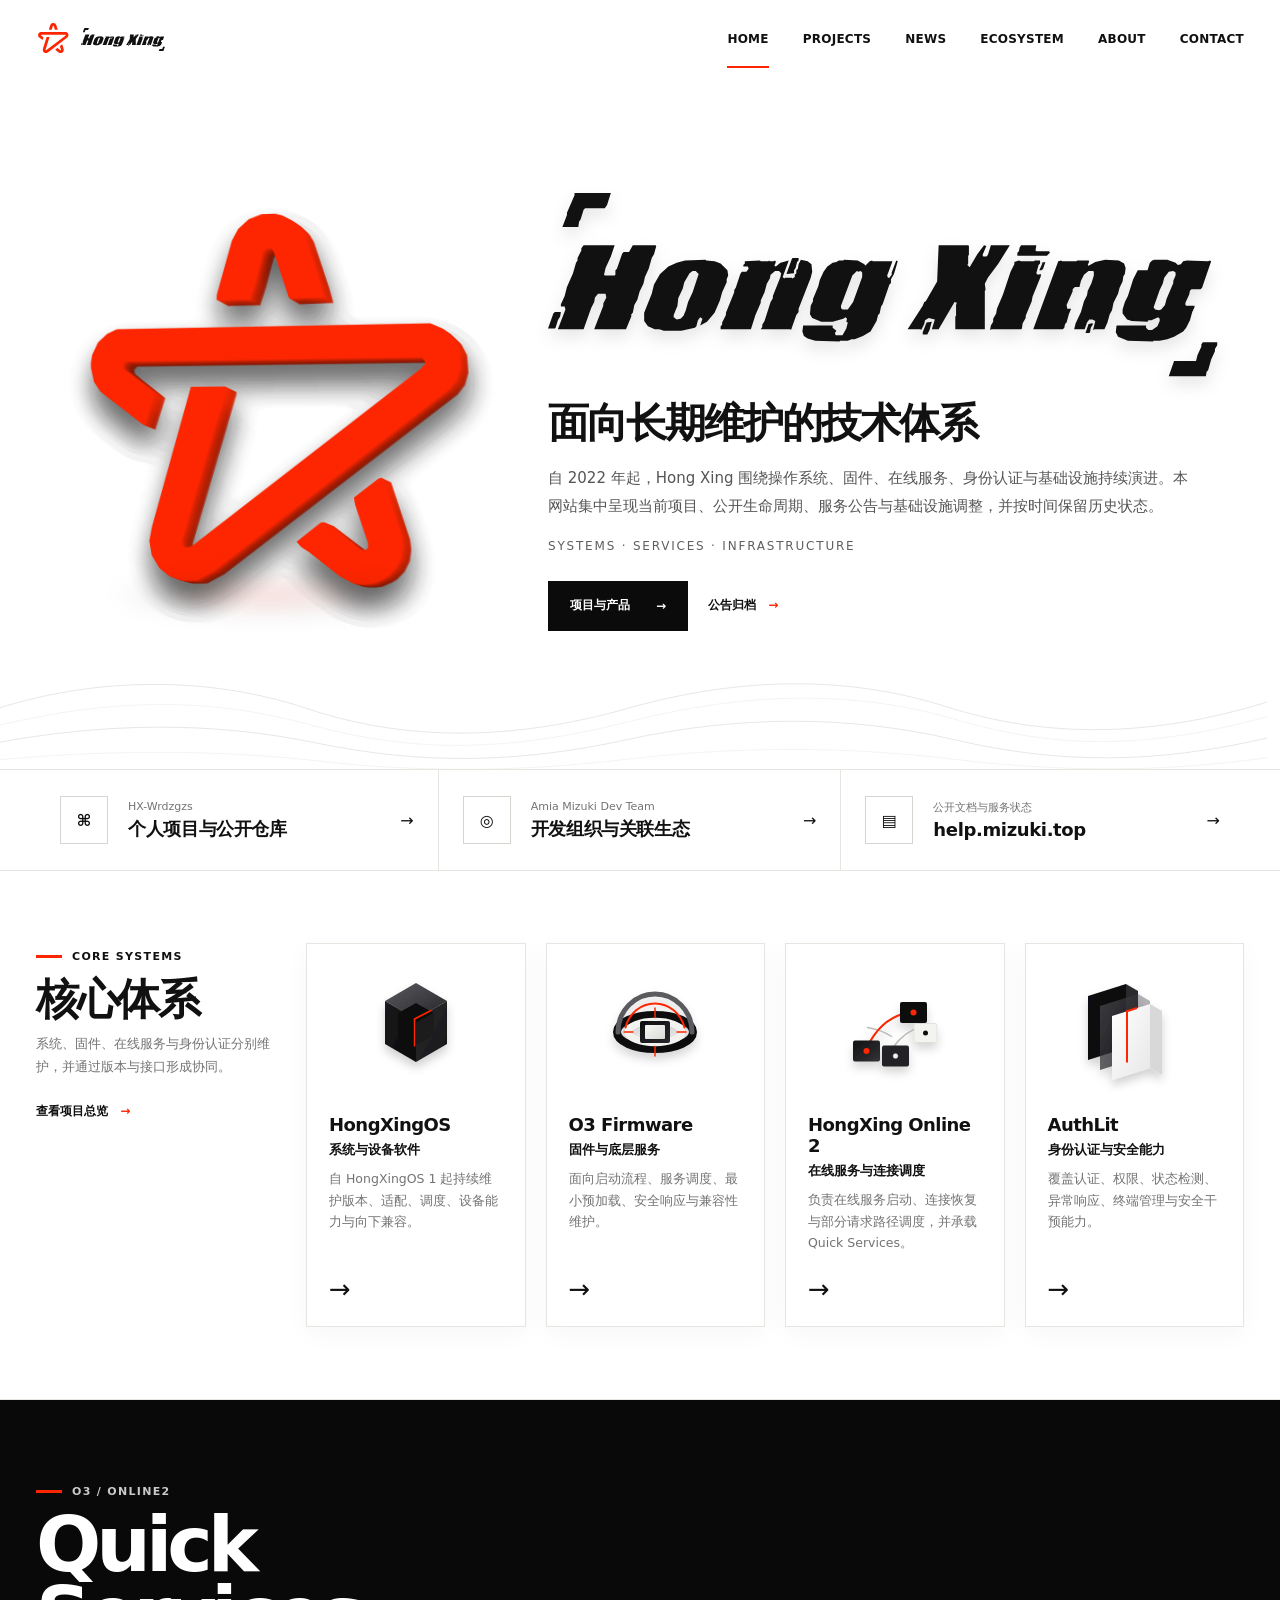
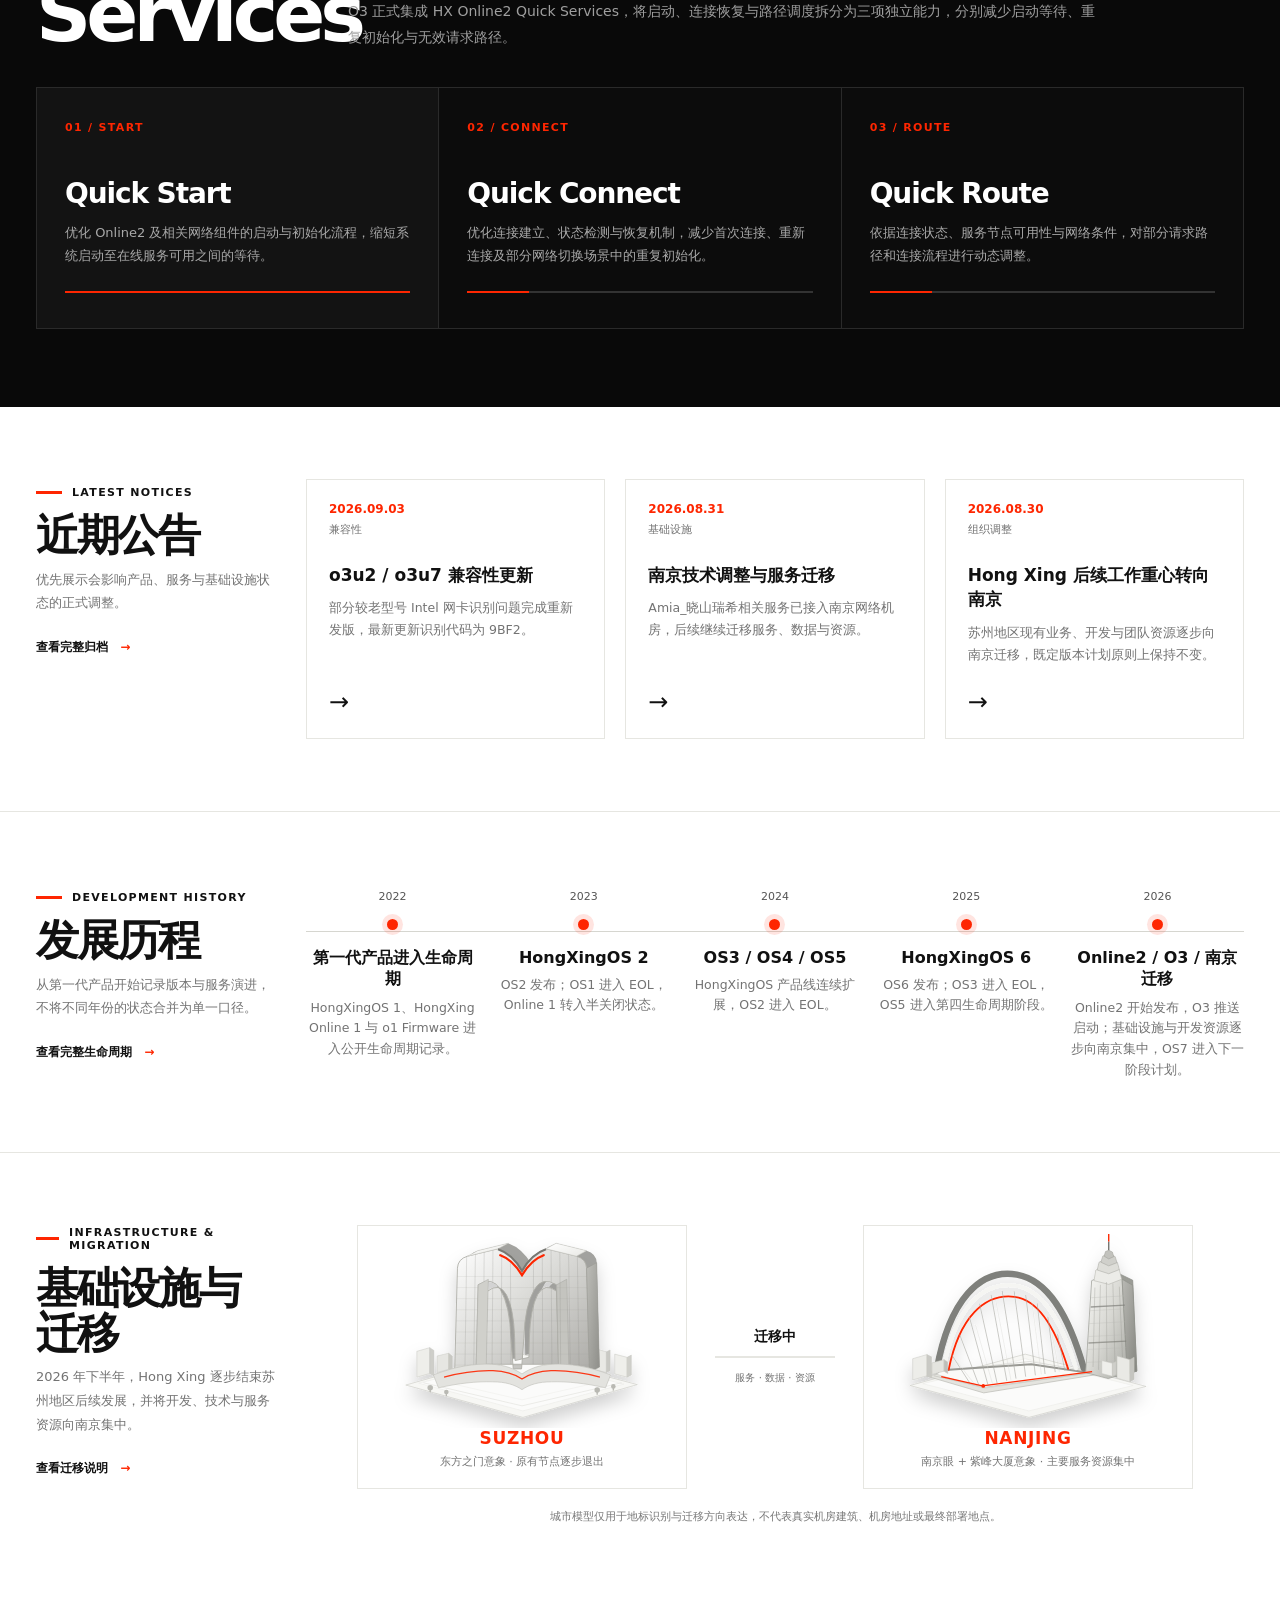
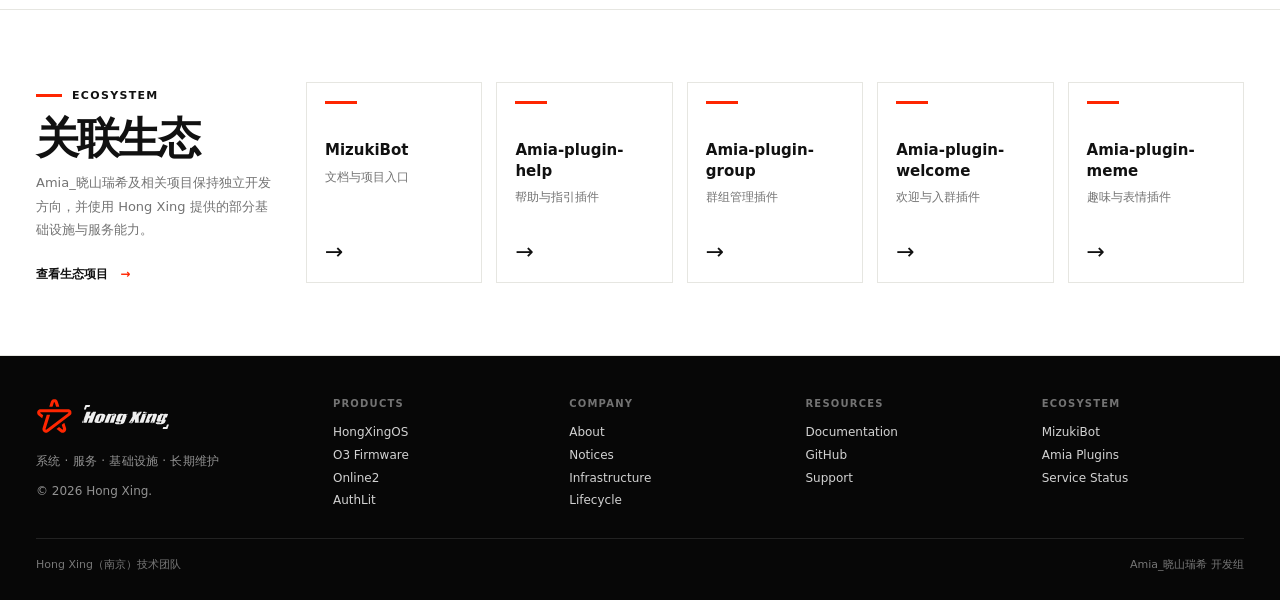
==== index.html @ ba5319ee "refactor: formalize homepage and restore full HongXing history" ====
<!doctype html><html lang="zh-CN"><head><meta charset="utf-8"><meta name="viewport" content="width=device-width,initial-scale=1,viewport-fit=cover"><meta name="theme-color" content="#ffffff"><title>Hong Xing</title><meta name="description" content="Hong Xing 技术体系、项目、生命周期、公告与基础设施状态"><link rel="stylesheet" href="assets/css/site-final.css?v=20260905-1"><link rel="stylesheet" href="assets/css/content-formal.css?v=20260905-1"></head><body data-page="home"><header class="site-header"><div class="wrap nav"><a class="brand" href="index.html" aria-label="Hong Xing 首页"><img class="brand-mark" src="assets/img/hongxing-mark-exact.svg" alt=""><img class="brand-word" src="assets/img/hongxing-wordmark-exact.svg" alt="Hong Xing"></a><nav class="nav-links" aria-label="主导航"><a class="active" href="index.html">HOME</a><a href="projects.html">PROJECTS</a><a href="updates.html">NEWS</a><a href="ecosystem.html">ECOSYSTEM</a><a href="about.html">ABOUT</a><a href="support.html">CONTACT</a></nav><button class="menu-btn" aria-label="打开菜单" aria-expanded="false"><span></span><span></span><span></span></button></div><nav class="mobile-nav" aria-label="移动端导航"><a href="index.html">HOME</a><a href="projects.html">PROJECTS</a><a href="updates.html">NEWS</a><a href="ecosystem.html">ECOSYSTEM</a><a href="about.html">ABOUT</a><a href="support.html">CONTACT</a></nav></header><main><section class="hero"><div class="wrap hero-grid"><div class="hero-visual reveal"><div class="mark-stage" data-mark-stage><div class="mark-layer" style="transform:translate3d(0px,0px,0px);opacity:1"><img src="assets/img/hongxing-mark-exact.svg" alt=""></div><div class="mark-layer" style="transform:translate3d(.8px,.6px,-1.1px);opacity:.975"><img src="assets/img/hongxing-mark-exact.svg" alt=""></div><div class="mark-layer" style="transform:translate3d(1.6px,1.1px,-2.2px);opacity:.95"><img src="assets/img/hongxing-mark-exact.svg" alt=""></div><div class="mark-layer" style="transform:translate3d(2.4px,1.7px,-3.3px);opacity:.925"><img src="assets/img/hongxing-mark-exact.svg" alt=""></div><div class="mark-layer" style="transform:translate3d(3.2px,2.2px,-4.4px);opacity:.9"><img src="assets/img/hongxing-mark-exact.svg" alt=""></div><div class="mark-layer" style="transform:translate3d(4px,2.8px,-5.5px);opacity:.875"><img src="assets/img/hongxing-mark-exact.svg" alt=""></div><div class="mark-layer" style="transform:translate3d(4.8px,3.3px,-6.6px);opacity:.85"><img src="assets/img/hongxing-mark-exact.svg" alt=""></div><div class="mark-layer" style="transform:translate3d(5.6px,3.9px,-7.7px);opacity:.825"><img src="assets/img/hongxing-mark-exact.svg" alt=""></div><div class="mark-layer" style="transform:translate3d(6.4px,4.4px,-8.8px);opacity:.8"><img src="assets/img/hongxing-mark-exact.svg" alt=""></div><div class="mark-layer" style="transform:translate3d(7.2px,5px,-9.9px);opacity:.775"><img src="assets/img/hongxing-mark-exact.svg" alt=""></div><div class="mark-layer" style="transform:translate3d(8px,5.5px,-11px);opacity:.75"><img src="assets/img/hongxing-mark-exact.svg" alt=""></div><div class="mark-layer" style="transform:translate3d(8.8px,6.1px,-12.1px);opacity:.725"><img src="assets/img/hongxing-mark-exact.svg" alt=""></div></div><div class="mark-shadow"></div></div><div class="hero-copy reveal"><img class="hero-wordmark" src="assets/img/hongxing-wordmark-exact.svg" alt="Hong Xing"><h1>面向长期维护的技术体系</h1><p class="formal-lead">自 2022 年起，Hong Xing 围绕操作系统、固件、在线服务、身份认证与基础设施持续演进。本网站集中呈现当前项目、公开生命周期、服务公告与基础设施调整，并按时间保留历史状态。</p><div class="hero-en">SYSTEMS · SERVICES · INFRASTRUCTURE</div><div class="actions"><a class="primary" href="projects.html">项目与产品 <span>→</span></a><a class="text-link" href="updates.html">公告归档 <span>→</span></a></div></div><svg class="wave" viewBox="0 0 1440 220" preserveAspectRatio="none" aria-hidden="true"><path d="M0 144 C120 100 250 100 360 140 C470 180 590 180 720 140 C850 100 970 100 1080 138 C1190 176 1310 176 1440 132"/><path d="M0 164 C140 126 250 126 364 160 C478 194 584 194 722 156 C860 118 980 118 1092 154 C1204 190 1306 190 1440 150"/><path d="M0 184 C134 156 254 156 370 182 C486 208 594 208 720 178 C846 148 970 148 1088 178 C1206 208 1314 208 1440 176"/><path d="M0 204 C128 190 260 190 372 204 C484 218 596 218 720 202 C844 186 966 186 1088 202 C1210 218 1324 218 1440 200"/></svg></div></section><section class="entry-strip"><div class="wrap entry-grid"><a class="entry reveal" href="https://github.com/HX-Wrdzgzs" target="_blank" rel="noreferrer"><span class="entry-icon">⌘</span><div><small>HX-Wrdzgzs</small><strong>个人项目与公开仓库</strong></div><b>→</b></a><a class="entry reveal" href="https://github.com/Amia-Mizuki-Dev-Team" target="_blank" rel="noreferrer"><span class="entry-icon">◎</span><div><small>Amia Mizuki Dev Team</small><strong>开发组织与关联生态</strong></div><b>→</b></a><a class="entry reveal" href="https://help.mizuki.top/" target="_blank" rel="noreferrer"><span class="entry-icon">▤</span><div><small>公开文档与服务状态</small><strong>help.mizuki.top</strong></div><b>→</b></a></div></section><section class="section"><div class="wrap section-grid"><div class="side reveal"><span class="kicker">Core Systems</span><h2>核心体系</h2><p>系统、固件、在线服务与身份认证分别维护，并通过版本与接口形成协同。</p><a class="text-link" href="projects.html">查看项目总览 <span>→</span></a></div><div class="project-grid formal-projects"><article class="project-card reveal"><div class="project-art"><img src="assets/img/product-hongxingos.svg" alt="HongXingOS 模型"></div><h3>HongXingOS</h3><strong>系统与设备软件</strong><p>自 HongXingOS 1 起持续维护版本、适配、调度、设备能力与向下兼容。</p><div class="arrow">→</div></article><article class="project-card reveal"><div class="project-art"><img src="assets/img/product-o3.svg" alt="O3 Firmware 模型"></div><h3>O3 Firmware</h3><strong>固件与底层服务</strong><p>面向启动流程、服务调度、最小预加载、安全响应与兼容性维护。</p><div class="arrow">→</div></article><article class="project-card reveal"><div class="project-art"><img src="assets/img/product-online2.svg" alt="HongXing Online 2 模型"></div><h3>HongXing Online 2</h3><strong>在线服务与连接调度</strong><p>负责在线服务启动、连接恢复与部分请求路径调度，并承载 Quick Services。</p><div class="arrow">→</div></article><article class="project-card reveal"><div class="project-art"><img src="assets/img/product-authlit.svg" alt="AuthLit 模型"></div><h3>AuthLit</h3><strong>身份认证与安全能力</strong><p>覆盖认证、权限、状态检测、异常响应、终端管理与安全干预能力。</p><div class="arrow">→</div></article></div></div></section><section class="quick"><div class="wrap"><div class="quick-head reveal"><div><span class="kicker">O3 / Online2</span><h2>Quick Services</h2></div><p class="quick-lead">O3 正式集成 HX Online2 Quick Services，将启动、连接恢复与路径调度拆分为三项独立能力，分别减少启动等待、重复初始化与无效请求路径。</p></div><div class="quick-grid"><article class="quick-card active reveal"><b>01 / START</b><h3>Quick Start</h3><p>优化 Online2 及相关网络组件的启动与初始化流程，缩短系统启动至在线服务可用之间的等待。</p><div class="bar"><i></i></div></article><article class="quick-card reveal"><b>02 / CONNECT</b><h3>Quick Connect</h3><p>优化连接建立、状态检测与恢复机制，减少首次连接、重新连接及部分网络切换场景中的重复初始化。</p><div class="bar"><i></i></div></article><article class="quick-card reveal"><b>03 / ROUTE</b><h3>Quick Route</h3><p>依据连接状态、服务节点可用性与网络条件，对部分请求路径和连接流程进行动态调整。</p><div class="bar"><i></i></div></article></div></div></section><section class="section"><div class="wrap section-grid"><div class="side reveal"><span class="kicker">Latest Notices</span><h2>近期公告</h2><p>优先展示会影响产品、服务与基础设施状态的正式调整。</p><a class="text-link" href="updates.html">查看完整归档 <span>→</span></a></div><div class="news-grid"><article class="news-card reveal"><time>2026.09.03</time><small>兼容性</small><h3>o3u2 / o3u7 兼容性更新</h3><p>部分较老型号 Intel 网卡识别问题完成重新发版，最新更新识别代码为 9BF2。</p><div class="arrow">→</div></article><article class="news-card reveal"><time>2026.08.31</time><small>基础设施</small><h3>南京技术调整与服务迁移</h3><p>Amia_晓山瑞希相关服务已接入南京网络机房，后续继续迁移服务、数据与资源。</p><div class="arrow">→</div></article><article class="news-card reveal"><time>2026.08.30</time><small>组织调整</small><h3>Hong Xing 后续工作重心转向南京</h3><p>苏州地区现有业务、开发与团队资源逐步向南京迁移，既定版本计划原则上保持不变。</p><div class="arrow">→</div></article></div></div></section><section class="section"><div class="wrap section-grid"><div class="side reveal"><span class="kicker">Development History</span><h2>发展历程</h2><p>从第一代产品开始记录版本与服务演进，不将不同年份的状态合并为单一口径。</p><a class="text-link" href="lifecycle.html">查看完整生命周期 <span>→</span></a></div><div class="timeline timeline-wide"><article class="time-item reveal"><time>2022</time><div class="dot"></div><h3>第一代产品进入生命周期</h3><p>HongXingOS 1、HongXing Online 1 与 o1 Firmware 进入公开生命周期记录。</p></article><article class="time-item reveal"><time>2023</time><div class="dot"></div><h3>HongXingOS 2</h3><p>OS2 发布；OS1 进入 EOL，Online 1 转入半关闭状态。</p></article><article class="time-item reveal"><time>2024</time><div class="dot"></div><h3>OS3 / OS4 / OS5</h3><p>HongXingOS 产品线连续扩展，OS2 进入 EOL。</p></article><article class="time-item reveal"><time>2025</time><div class="dot"></div><h3>HongXingOS 6</h3><p>OS6 发布；OS3 进入 EOL，OS5 进入第四生命周期阶段。</p></article><article class="time-item reveal"><time>2026</time><div class="dot"></div><h3>Online2 / O3 / 南京迁移</h3><p>Online2 开始发布，O3 推送启动；基础设施与开发资源逐步向南京集中，OS7 进入下一阶段计划。</p></article></div></div></section><section class="section"><div class="wrap section-grid"><div class="side reveal"><span class="kicker">Infrastructure & Migration</span><h2>基础设施与迁移</h2><p>2026 年下半年，Hong Xing 逐步结束苏州地区后续发展，并将开发、技术与服务资源向南京集中。</p><a class="text-link" href="infrastructure.html">查看迁移说明 <span>→</span></a></div><div><div class="migration-layout"><article class="city-card reveal"><img src="assets/img/suzhou-landmark.svg" alt="苏州东方之门意象"><div class="city-label"><strong>SUZHOU</strong><span>东方之门意象 · 原有节点逐步退出</span></div></article><div class="route reveal"><strong>迁移中</strong><div class="route-line"><i></i></div><small>服务 · 数据 · 资源</small></div><article class="city-card reveal"><img src="assets/img/nanjing-landmark.svg" alt="南京眼与紫峰大厦意象"><div class="city-label"><strong>NANJING</strong><span>南京眼 + 紫峰大厦意象 · 主要服务资源集中</span></div></article></div><p class="infra-note">城市模型仅用于地标识别与迁移方向表达，不代表真实机房建筑、机房地址或最终部署地点。</p></div></div></section><section class="section"><div class="wrap section-grid"><div class="side reveal"><span class="kicker">Ecosystem</span><h2>关联生态</h2><p>Amia_晓山瑞希及相关项目保持独立开发方向，并使用 Hong Xing 提供的部分基础设施与服务能力。</p><a class="text-link" href="ecosystem.html">查看生态项目 <span>→</span></a></div><div class="eco-list"><article class="eco-item reveal"><h3>MizukiBot</h3><p>文档与项目入口</p><span>→</span></article><article class="eco-item reveal"><h3>Amia-plugin-help</h3><p>帮助与指引插件</p><span>→</span></article><article class="eco-item reveal"><h3>Amia-plugin-group</h3><p>群组管理插件</p><span>→</span></article><article class="eco-item reveal"><h3>Amia-plugin-welcome</h3><p>欢迎与入群插件</p><span>→</span></article><article class="eco-item reveal"><h3>Amia-plugin-meme</h3><p>趣味与表情插件</p><span>→</span></article></div></div></section></main><footer class="footer"><div class="wrap"><div class="footer-grid"><div><div class="footer-brand"><img src="assets/img/hongxing-mark-exact.svg" alt=""><img src="assets/img/hongxing-wordmark-exact.svg" alt="Hong Xing"></div><p>系统 · 服务 · 基础设施 · 长期维护</p><p>© 2026 Hong Xing.</p></div><div><h4>Products</h4><a href="projects.html">HongXingOS</a><a href="projects.html">O3 Firmware</a><a href="projects.html">Online2</a><a href="projects.html">AuthLit</a></div><div><h4>Company</h4><a href="about.html">About</a><a href="updates.html">Notices</a><a href="infrastructure.html">Infrastructure</a><a href="lifecycle.html">Lifecycle</a></div><div><h4>Resources</h4><a href="https://help.mizuki.top/" target="_blank" rel="noreferrer">Documentation</a><a href="https://github.com/HX-Wrdzgzs" target="_blank" rel="noreferrer">GitHub</a><a href="support.html">Support</a></div><div><h4>Ecosystem</h4><a href="ecosystem.html">MizukiBot</a><a href="ecosystem.html">Amia Plugins</a><a href="https://help.mizuki.top/status" target="_blank" rel="noreferrer">Service Status</a></div></div><div class="footer-bottom"><span>Hong Xing（南京）技术团队</span><span>Amia_晓山瑞希 开发组</span></div></div></footer><script src="assets/js/site-final.js?v=20260905-1"></script></body></html>
---- assets/css/site-final.css ----
:root{
  --red:#FE2601;
  --ink:#111;
  --muted:#737373;
  --paper:#fff;
  --soft:#f6f6f3;
  --line:#e6e6e1;
  --line-2:#d6d6d0;
  --black:#090909;
  --max:1360px;
  --ease:cubic-bezier(.2,.78,.2,1);
}
*{box-sizing:border-box}
html{scroll-behavior:smooth;background:#fff}
body{margin:0;color:var(--ink);background:#fff;font-family:Inter,"SF Pro Display","PingFang SC","Microsoft YaHei",system-ui,sans-serif;overflow-x:hidden}
a{color:inherit;text-decoration:none}
img,svg{display:block;max-width:100%}
button,input{font:inherit}
.wrap{width:min(var(--max),calc(100% - 72px));margin:auto}
.site-header{position:sticky;top:0;z-index:1000;background:rgba(255,255,255,.94);backdrop-filter:blur(16px);border-bottom:1px solid transparent;transition:.25s}
.site-header.scrolled{border-color:var(--line);box-shadow:0 4px 20px rgba(0,0,0,.035)}
.nav{height:78px;display:flex;align-items:center;gap:34px}
.brand{display:flex;align-items:center;gap:11px;margin-right:auto}
.brand-mark{width:34px;height:34px}
.brand-word{width:auto;height:23px}
.nav-links{display:flex;gap:34px;font-size:12px;font-weight:700;letter-spacing:.02em}
.nav-links a{position:relative;padding:9px 0}
.nav-links a:after{content:"";position:absolute;left:50%;right:50%;bottom:-13px;height:2px;background:var(--red);transition:.25s}
.nav-links a:hover:after,.nav-links a.active:after{left:0;right:0}
.menu-btn{display:none;width:42px;height:42px;border:0;background:transparent}
.menu-btn span{display:block;width:22px;height:2px;background:#111;margin:5px auto}
.mobile-nav{display:none;position:absolute;left:0;right:0;top:78px;background:#fff;border-block:1px solid var(--line)}
.mobile-nav a{display:block;padding:14px 22px;border-bottom:1px solid var(--line);font-size:14px}
.mobile-nav a:last-child{border-bottom:0}
.mobile-nav.open{display:block}
.hero{position:relative;overflow:hidden;border-bottom:1px solid var(--line)}
.hero-grid{min-height:690px;padding:54px 0 78px;display:grid;grid-template-columns:minmax(360px,.8fr) minmax(520px,1.2fr);gap:48px;align-items:center}
.hero-visual{min-height:500px;display:grid;place-items:center;position:relative;perspective:1100px}
.mark-stage{position:relative;width:min(460px,90%);aspect-ratio:1;transform-style:preserve-3d;will-change:transform}
.mark-layer{position:absolute;inset:0}
.mark-layer img{width:100%;height:100%;object-fit:contain;filter:drop-shadow(0 18px 14px rgba(0,0,0,.09))}
.mark-shadow{position:absolute;bottom:45px;left:17%;right:17%;height:44px;background:radial-gradient(ellipse,rgba(254,38,1,.17),rgba(0,0,0,.07) 48%,transparent 75%);filter:blur(10px)}
.hero-copy{position:relative;z-index:2;padding-right:2vw}
.hero-wordmark{width:min(700px,100%);filter:drop-shadow(0 8px 8px rgba(0,0,0,.1));margin-bottom:24px}
.hero h1{font-size:clamp(34px,3.2vw,52px);line-height:1.08;letter-spacing:-.05em;margin:0 0 18px;font-weight:830}
.hero p{font-size:14px;line-height:1.95;color:var(--muted);max-width:650px;margin:0}
.hero-en{margin-top:18px;font-size:12px;letter-spacing:.15em;color:#5f5f5f}
.actions{display:flex;align-items:center;gap:20px;margin-top:28px}
.primary{height:50px;padding:0 22px;background:#0b0b0b;color:#fff;display:inline-flex;align-items:center;gap:26px;font-size:12px;font-weight:750;transition:.25s}
.primary:hover{background:var(--red);transform:translateY(-2px)}
.text-link{font-size:12px;font-weight:750}
.text-link span{color:var(--red);margin-left:8px}
.wave{position:absolute;left:-1%;right:-1%;bottom:-5px;width:102%;height:180px;opacity:.82}
.wave path{fill:none;stroke:#dddcd8;stroke-width:1}
.wave path:nth-child(2n){stroke:#efefec}
.entry-strip{border-bottom:1px solid var(--line)}
.entry-grid{display:grid;grid-template-columns:repeat(3,1fr)}
.entry{display:grid;grid-template-columns:52px 1fr auto;gap:16px;align-items:center;padding:26px 24px;border-right:1px solid var(--line)}
.entry:last-child{border-right:0}
.entry-icon{width:48px;height:48px;border:1px solid var(--line-2);display:grid;place-items:center;font-weight:800}
.entry small{display:block;color:var(--muted);font-size:11px}
.entry strong{display:block;font-size:18px;margin-top:4px;letter-spacing:-.02em}
.entry b{font-weight:500}
.section{padding:72px 0;border-bottom:1px solid var(--line)}
.section-grid{display:grid;grid-template-columns:240px 1fr;gap:30px}
.kicker{display:inline-flex;align-items:center;gap:10px;font-size:11px;font-weight:800;letter-spacing:.12em;text-transform:uppercase}
.kicker:before{content:"";width:26px;height:3px;background:var(--red)}
.side h2{font-size:43px;line-height:1.04;letter-spacing:-.055em;margin:14px 0 10px}
.side p{font-size:13px;line-height:1.82;color:var(--muted);margin:0}
.side .text-link{display:inline-block;margin-top:24px}
.project-grid{display:grid;grid-template-columns:repeat(4,1fr);gap:20px}
.project-card{border:1px solid var(--line);background:#fff;box-shadow:0 7px 24px rgba(0,0,0,.035);padding:22px;min-height:342px;display:flex;flex-direction:column;transition:.25s var(--ease)}
.project-card:hover{transform:translateY(-4px);box-shadow:0 16px 34px rgba(0,0,0,.075)}
.project-art{height:150px;display:grid;place-items:center;margin-bottom:16px}
.project-art img{max-height:140px;width:auto}
.project-card h3{font-size:18px;letter-spacing:-.03em;margin:0 0 6px}
.project-card strong{font-size:13px;margin-bottom:9px}
.project-card p{font-size:12.5px;line-height:1.72;color:var(--muted);margin:0}
.arrow{font-size:26px;margin-top:auto;padding-top:20px}
.quick{background:#090909;color:#fff;border-bottom:0;padding:78px 0}
.quick .kicker{color:#c9c9c9}
.quick-head{display:grid;grid-template-columns:280px 1fr;gap:32px;align-items:end;margin-bottom:36px}
.quick h2{font-size:clamp(44px,6vw,82px);letter-spacing:-.065em;line-height:.92;margin:12px 0 0}
.quick-lead{color:#9f9f9f;font-size:14px;line-height:1.85;max-width:720px;margin:0}
.quick-grid{display:grid;grid-template-columns:repeat(3,1fr);gap:1px;background:#2a2a2a;border:1px solid #2a2a2a}
.quick-card{background:#0c0c0c;padding:28px;min-height:240px;transition:.25s;cursor:pointer}
.quick-card:hover,.quick-card.active{background:#131313}
.quick-card b{color:var(--red);font-size:11px;letter-spacing:.12em}
.quick-card h3{font-size:28px;letter-spacing:-.04em;margin:42px 0 12px}
.quick-card p{font-size:13px;line-height:1.75;color:#a9a9a9;margin:0}
.quick-card .bar{height:2px;background:#333;margin-top:24px;overflow:hidden}
.quick-card .bar i{display:block;width:18%;height:100%;background:var(--red);transition:.35s}
.quick-card:hover .bar i,.quick-card.active .bar i{width:100%}
.news-grid{display:grid;grid-template-columns:repeat(3,1fr);gap:20px}
.news-card{border:1px solid var(--line);padding:22px;min-height:260px;display:flex;flex-direction:column}
.news-card time{color:var(--red);font-weight:800;font-size:12px}
.news-card small{color:var(--muted);font-size:11px;margin-top:6px}
.news-card h3{font-size:17px;line-height:1.45;margin:26px 0 10px}
.news-card p{font-size:12.5px;line-height:1.75;color:var(--muted);margin:0}
.news-card .arrow{font-size:24px}
.timeline{position:relative;display:grid;grid-template-columns:repeat(4,1fr);gap:18px;padding-top:6px}
.timeline:before{content:"";position:absolute;left:0;right:0;top:47px;height:1px;background:var(--line-2)}
.time-item time{display:block;text-align:center;font-size:11px;color:#555}
.time-item .dot{width:11px;height:11px;background:var(--red);border-radius:50%;margin:16px auto 18px;box-shadow:0 0 0 5px rgba(254,38,1,.12);position:relative;z-index:2}
.time-item h3{text-align:center;font-size:16px;margin:0 0 8px}
.time-item p{text-align:center;font-size:12.5px;color:var(--muted);line-height:1.65;margin:0 auto;max-width:240px}
.migration-layout{display:grid;grid-template-columns:1fr 180px 1fr;gap:18px;align-items:center}
.city-card{border:1px solid var(--line);background:linear-gradient(180deg,#fff,#fafaf8);padding:18px}
.city-card img{width:100%;height:auto}
.city-label{text-align:center;padding:4px 10px 8px}
.city-label strong{display:block;color:var(--red);font-size:20px;letter-spacing:.04em}
.city-label span{display:block;color:var(--muted);font-size:12px;margin-top:5px}
.route{text-align:center}
.route-line{height:2px;background:var(--line);position:relative;margin:12px 0 14px;overflow:hidden}
.route-line i{position:absolute;top:0;left:-28%;width:28%;height:100%;background:var(--red);animation:route 2.4s linear infinite}
.route strong{display:block;font-size:16px}
.route small{display:block;color:var(--muted);font-size:11px;line-height:1.6;margin-top:5px}
@keyframes route{to{left:100%}}
.eco-list{display:grid;grid-template-columns:repeat(5,1fr);gap:14px}
.eco-item{border:1px solid var(--line);padding:18px;min-height:150px;display:flex;flex-direction:column;position:relative}
.eco-item:before{content:"";width:32px;height:3px;background:var(--red);margin-bottom:36px}
.eco-item h3{font-size:15px;line-height:1.35;margin:0 0 7px}
.eco-item p{font-size:12px;line-height:1.6;color:var(--muted);margin:0}
.eco-item span{font-size:22px;margin-top:auto;padding-top:18px}
.footer{background:#070707;color:#fff;padding:42px 0 28px}
.footer-grid{display:grid;grid-template-columns:1.3fr repeat(4,1fr);gap:34px}
.footer-brand{display:flex;align-items:center;gap:10px;margin-bottom:15px}
.footer-brand img:first-child{width:36px}
.footer-brand img:last-child{height:24px;width:auto;filter:invert(1)}
.footer p{font-size:12px;line-height:1.8;color:#929292;margin:8px 0}
.footer h4{font-size:10px;letter-spacing:.12em;text-transform:uppercase;color:#737373;margin:0 0 12px}
.footer a{display:block;color:#d2d2d2;font-size:12px;line-height:1.9}
.footer-bottom{border-top:1px solid #222;margin-top:26px;padding-top:18px;display:flex;justify-content:space-between;gap:18px;color:#777;font-size:11px}
.page-hero{padding:62px 0 34px;border-bottom:1px solid var(--line)}
.page-hero h1{font-size:clamp(42px,6vw,82px);line-height:.96;letter-spacing:-.065em;margin:14px 0 15px}
.page-hero p{font-size:14px;line-height:1.85;color:var(--muted);max-width:780px;margin:0}
.page-block{padding:54px 0;border-bottom:1px solid var(--line)}
.status-grid{display:grid;grid-template-columns:repeat(3,1fr);gap:16px}
.status{border:1px solid var(--line);padding:20px}
.status h3{margin:0 0 9px;font-size:18px}
.status p{margin:0;color:var(--muted);font-size:12.5px;line-height:1.75}
.stack-timeline{display:grid;gap:22px}
.stack-item{border-left:1px solid var(--line-2);padding-left:25px;position:relative}
.stack-item:before{content:"";position:absolute;left:-6px;top:5px;width:11px;height:11px;background:var(--red);border-radius:50%;box-shadow:0 0 0 5px rgba(254,38,1,.11)}
.stack-item time{font-size:11px;color:#555}
.stack-item h3{font-size:24px;letter-spacing:-.03em;margin:8px 0}
.stack-item p{font-size:13px;line-height:1.8;color:var(--muted);margin:0;max-width:820px}
.eco-feature{display:grid;grid-template-columns:minmax(320px,.8fr) 1.2fr;gap:26px;align-items:center}
.eco-image{background:#090909;min-height:520px;display:grid;place-items:end center;overflow:hidden}
.eco-image img{width:100%;height:100%;object-fit:contain;object-position:center bottom}
.eco-copy h2{font-size:clamp(38px,5vw,68px);letter-spacing:-.06em;line-height:.98;margin:14px 0 14px}
.eco-copy p{font-size:13px;line-height:1.85;color:var(--muted);margin:0}
.updates-tools{display:flex;gap:12px;flex-wrap:wrap;margin-bottom:22px}
.search{height:44px;border:1px solid var(--line);padding:0 14px;min-width:250px;flex:1}
.filter{height:44px;padding:0 14px;border:1px solid var(--line);background:#fff;cursor:pointer;font-size:12px}
.filter.active{background:#111;color:#fff;border-color:#111}
.update-list{display:grid;gap:14px}
.update-row{border:1px solid var(--line);padding:20px;display:grid;grid-template-columns:110px 120px 1fr auto;gap:16px;align-items:start}
.update-row time{color:var(--red);font-size:12px;font-weight:800}
.update-row .cat{color:var(--muted);font-size:11px}
.update-row h3{font-size:18px;line-height:1.45;margin:0 0 8px}
.update-row p{font-size:12.5px;line-height:1.75;color:var(--muted);margin:0}
.detail-btn{border:0;background:none;font-size:24px;cursor:pointer}
.pagination{display:flex;justify-content:center;gap:7px;margin-top:24px}
.page-btn{width:40px;height:40px;border:1px solid var(--line);background:#fff;cursor:pointer}
.page-btn.active{background:#111;color:#fff;border-color:#111}
dialog{border:0;padding:0;width:min(720px,calc(100% - 28px));box-shadow:0 30px 100px rgba(0,0,0,.2)}
dialog::backdrop{background:rgba(0,0,0,.45)}
.dialog-body{padding:28px}
.dialog-body time{color:var(--red);font-size:12px;font-weight:800}
.dialog-body h2{font-size:30px;letter-spacing:-.04em;margin:10px 0 14px}
.dialog-body p{font-size:13px;line-height:1.85;color:var(--muted)}
.dialog-close{float:right;border:1px solid var(--line);background:#fff;width:38px;height:38px;cursor:pointer}
.hidden{display:none!important}
.reveal{opacity:0;transform:translateY(18px);transition:.65s var(--ease)}
.reveal.in{opacity:1;transform:none}
@media(max-width:1100px){.wrap{width:min(var(--max),calc(100% - 42px))}.nav-links{gap:24px}.hero-grid{grid-template-columns:1fr;min-height:auto;padding-bottom:26px}.hero-visual{min-height:390px}.hero-copy{padding-bottom:30px}.section-grid,.quick-head{grid-template-columns:1fr}.project-grid{grid-template-columns:repeat(2,1fr)}.entry-grid{grid-template-columns:1fr}.entry{border-right:0;border-bottom:1px solid var(--line)}.entry:last-child{border-bottom:0}.news-grid{grid-template-columns:1fr}.eco-list{grid-template-columns:repeat(3,1fr)}.footer-grid{grid-template-columns:1fr 1fr 1fr}}
@media(max-width:760px){.wrap{width:calc(100% - 28px)}.nav{height:72px}.brand-mark{width:31px;height:31px}.brand-word{height:21px}.nav-links{display:none}.menu-btn{display:block}.mobile-nav{top:72px}.hero-grid{padding-top:16px}.hero-visual{min-height:270px}.mark-stage{width:min(285px,86%)}.mark-shadow{bottom:20px;height:26px}.hero-wordmark{margin-bottom:16px}.hero h1{font-size:28px}.hero p{font-size:13px;line-height:1.8}.wave{height:70px}.entry{padding:18px 14px}.entry strong{font-size:16px}.section{padding:50px 0}.side h2{font-size:35px}.project-grid{grid-template-columns:1fr}.project-card{min-height:0;padding:18px}.project-art{height:118px}.quick{padding:54px 0}.quick h2{font-size:48px}.quick-grid{grid-template-columns:1fr}.quick-card{min-height:0;padding:22px}.quick-card h3{margin-top:28px}.timeline{grid-template-columns:1fr;gap:22px;padding-left:34px}.timeline:before{left:12px;right:auto;top:0;bottom:0;width:1px;height:auto}.time-item{position:relative}.time-item time,.time-item h3,.time-item p{text-align:left}.time-item .dot{position:absolute;left:-27px;top:3px;margin:0}.migration-layout{grid-template-columns:1fr}.route{padding:4px 30px}.route-line{transform:rotate(90deg);width:80px;margin:46px auto}.eco-list{grid-template-columns:1fr 1fr}.eco-item{min-height:130px}.footer-grid{grid-template-columns:1fr 1fr;gap:24px}.footer-grid>div:first-child{grid-column:1/-1}.footer-bottom{flex-direction:column}.page-hero{padding:42px 0 24px}.page-hero h1{font-size:48px}.status-grid{grid-template-columns:1fr}.eco-feature{grid-template-columns:1fr}.eco-image{min-height:390px}.update-row{grid-template-columns:1fr;gap:8px}.detail-btn{justify-self:start}.updates-tools{display:grid;grid-template-columns:1fr 1fr}.search{grid-column:1/-1;min-width:0;width:100%}}
---- assets/css/content-formal.css ----
:root{--formal-max:1180px}.formal-lead{max-width:860px;font-size:15px!important;line-height:1.9!important;color:#555!important}.section .side p,.page-hero p{max-width:760px}.timeline.timeline-wide{grid-template-columns:repeat(5,1fr)}.timeline.timeline-wide:before{top:47px}.migration-layout{grid-template-columns:minmax(0,330px) 120px minmax(0,330px);justify-content:center;gap:28px;align-items:center}.city-card{padding:8px 10px 12px;background:transparent;box-shadow:none}.city-card img{width:min(100%,286px);margin:0 auto}.city-label{padding:0 8px 6px}.city-label strong{font-size:17px}.city-label span{font-size:11px;line-height:1.55}.route{min-width:0}.route strong{font-size:14px}.route small{font-size:10px}.route-line{margin:10px 0 12px}.infra-note{margin-top:18px;color:#777;font-size:11px;line-height:1.75;text-align:center}.formal-grid{display:grid;grid-template-columns:repeat(2,1fr);gap:16px}.formal-card{border:1px solid var(--line);padding:22px;background:#fff}.formal-card h3{margin:0 0 10px;font-size:20px;letter-spacing:-.025em}.formal-card p{margin:0;color:var(--muted);font-size:13px;line-height:1.8}.formal-card small{display:block;color:var(--red);font-size:10px;font-weight:800;letter-spacing:.08em;text-transform:uppercase;margin-bottom:12px}.history-intro{display:grid;grid-template-columns:260px 1fr;gap:32px;align-items:start}.history-intro h2{font-size:42px;line-height:1.04;letter-spacing:-.05em;margin:12px 0}.history-intro p{color:var(--muted);font-size:13px;line-height:1.85}.history-grid{display:grid;gap:0;border-top:1px solid var(--line)}.era{display:grid;grid-template-columns:120px 230px 1fr;gap:24px;padding:28px 0;border-bottom:1px solid var(--line);align-items:start}.era-year{font-size:34px;font-weight:850;letter-spacing:-.04em;color:var(--red);line-height:1}.era-title{font-size:20px;font-weight:800;line-height:1.3}.era-body{display:grid;gap:10px}.era-body p{margin:0;color:var(--muted);font-size:13px;line-height:1.8}.era-tags{display:flex;gap:7px;flex-wrap:wrap;margin-top:4px}.era-tags span{border:1px solid var(--line);padding:5px 8px;font-size:10px;color:#555;background:#fafaf8}.life-groups{display:grid;gap:28px}.life-group{border-top:1px solid #111;padding-top:14px}.life-group-head{display:flex;align-items:end;justify-content:space-between;gap:20px;margin-bottom:10px}.life-group-head h2{font-size:28px;letter-spacing:-.04em;margin:0}.life-group-head p{margin:0;color:var(--muted);font-size:11px}.life-table{width:100%;border-collapse:collapse}.life-table th,.life-table td{text-align:left;border-bottom:1px solid var(--line);padding:13px 10px;font-size:12px;vertical-align:top}.life-table th{font-size:10px;color:#777;text-transform:uppercase;letter-spacing:.08em;font-weight:750}.life-table td:first-child{font-weight:800;width:220px}.status-pill{display:inline-flex;align-items:center;min-height:24px;padding:0 8px;border:1px solid var(--line);font-size:10px;font-weight:750;background:#fff}.status-pill.current{border-color:#111;color:#111}.status-pill.eol{border-color:#f1b8ad;color:#b8290f;background:#fff7f5}.status-pill.plan{border-color:#d6d6d0;color:#666;background:#fafaf8}.source-note{border-left:3px solid var(--red);padding:12px 16px;margin:22px 0;color:#666;background:#fafaf8;font-size:12px;line-height:1.8}.updates-tools{position:sticky;top:86px;z-index:30;background:rgba(255,255,255,.96);backdrop-filter:blur(12px);padding:12px 0;border-bottom:1px solid var(--line)}[data-summary]{font-size:11px;color:#777;margin:14px 0}.update-row{grid-template-columns:105px 90px 1fr auto}.update-row h3{font-size:17px}.update-row p{max-width:780px}.archive-kicker{font-size:11px;color:#777;margin-bottom:18px;line-height:1.75}.project-grid.formal-projects{grid-template-columns:repeat(4,1fr)}.project-grid.formal-projects .project-card{min-height:330px}.project-grid.formal-projects .project-art{height:132px}.project-grid.formal-projects .project-art img{max-height:120px}.quick-lead{max-width:760px}.about-copy{display:grid;grid-template-columns:240px 1fr;gap:34px}.about-copy h2{margin:0;font-size:34px;letter-spacing:-.04em}.about-copy p{margin:0 0 14px;color:var(--muted);font-size:13px;line-height:1.9}.footer p:first-of-type{letter-spacing:.02em}@media(max-width:1100px){.timeline.timeline-wide{grid-template-columns:repeat(3,1fr);row-gap:24px}.timeline.timeline-wide:before{display:none}.migration-layout{grid-template-columns:minmax(0,300px) 92px minmax(0,300px);gap:16px}.history-intro{grid-template-columns:1fr}.project-grid.formal-projects{grid-template-columns:repeat(2,1fr)}}@media(max-width:760px){.timeline.timeline-wide{grid-template-columns:1fr}.formal-grid{grid-template-columns:1fr}.migration-layout{grid-template-columns:1fr;gap:12px}.city-card{max-width:330px;width:100%;margin:0 auto}.city-card img{width:min(100%,240px)}.route{max-width:260px;width:100%;margin:0 auto}.era{grid-template-columns:1fr;gap:8px;padding:22px 0}.era-year{font-size:28px}.era-title{font-size:19px}.life-group-head{display:block}.life-group-head p{margin-top:8px}.life-table,.life-table tbody,.life-table tr,.life-table td{display:block;width:100%}.life-table thead{display:none}.life-table tr{border-bottom:1px solid var(--line);padding:11px 0}.life-table td{border:0;padding:3px 0}.life-table td:first-child{width:auto;font-size:14px;margin-bottom:5px}.updates-tools{top:74px}.update-row{grid-template-columns:1fr}.about-copy{grid-template-columns:1fr}.project-grid.formal-projects{grid-template-columns:1fr}}
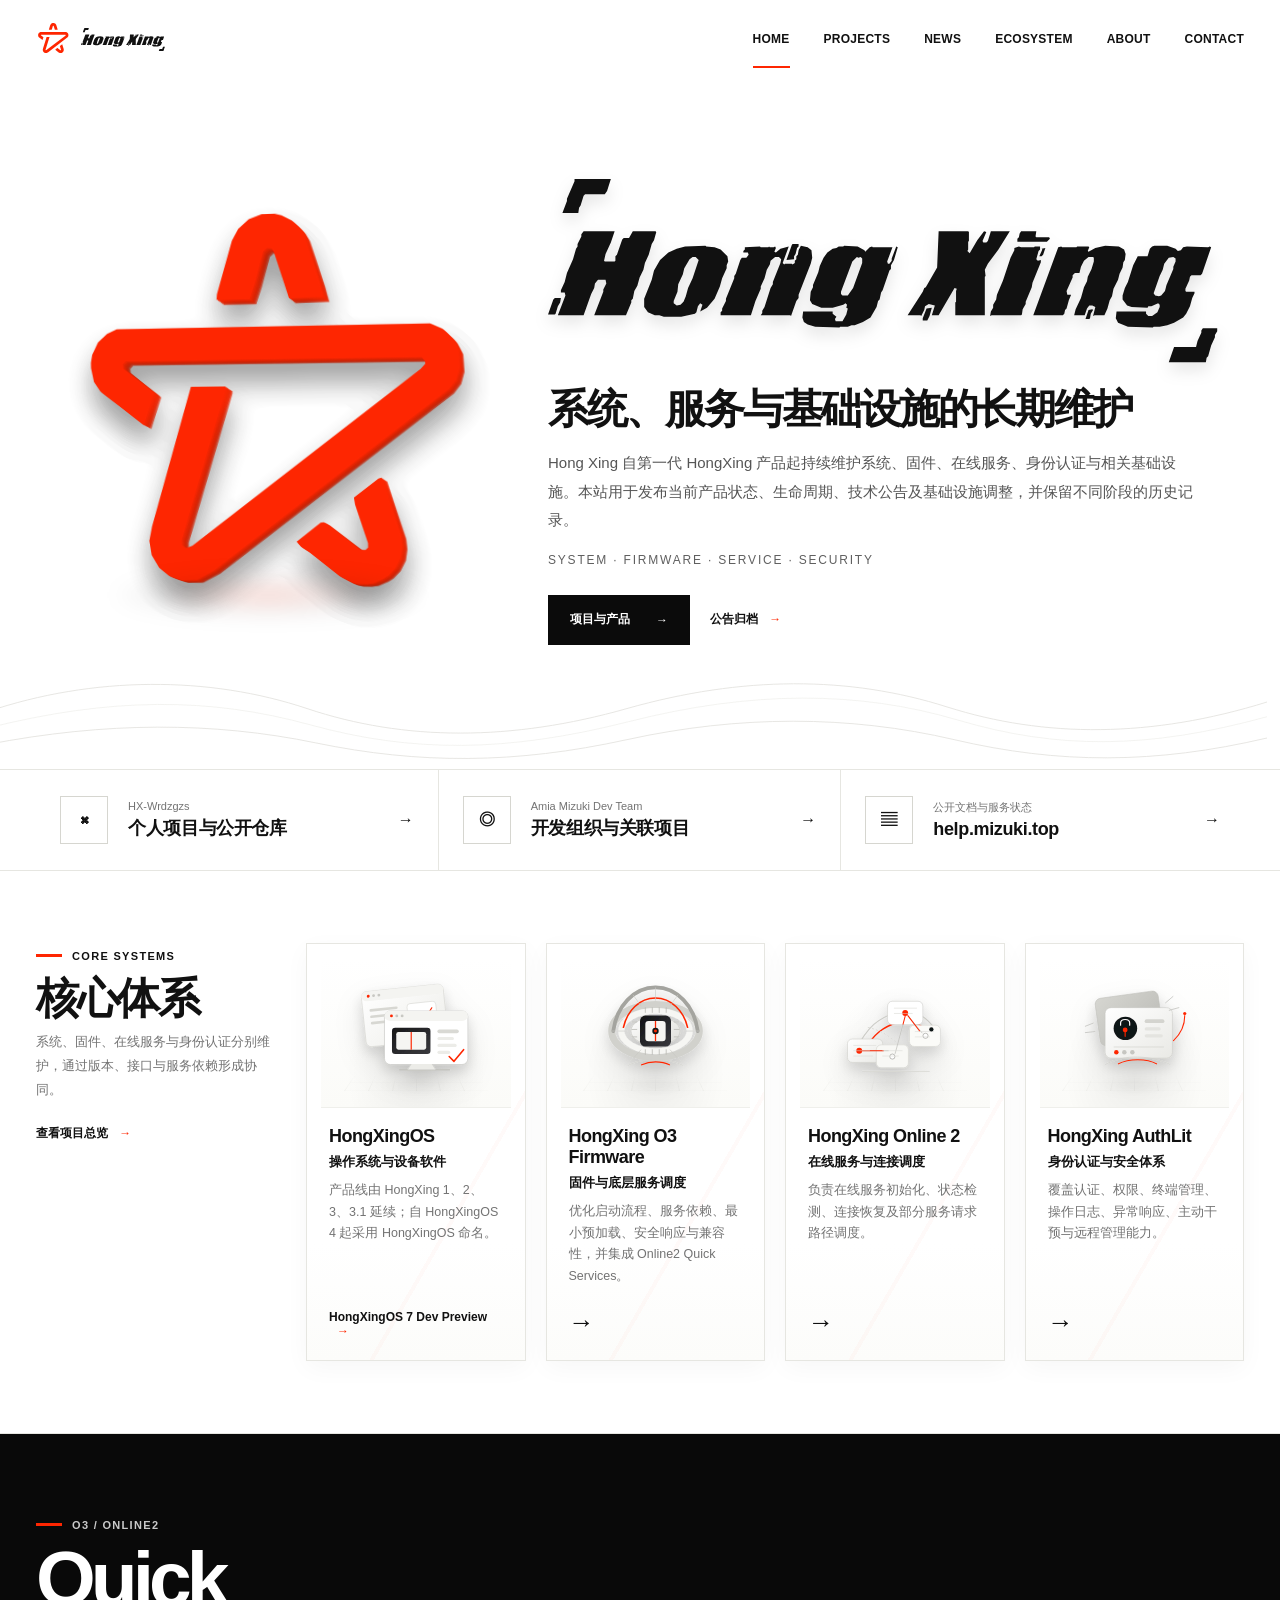
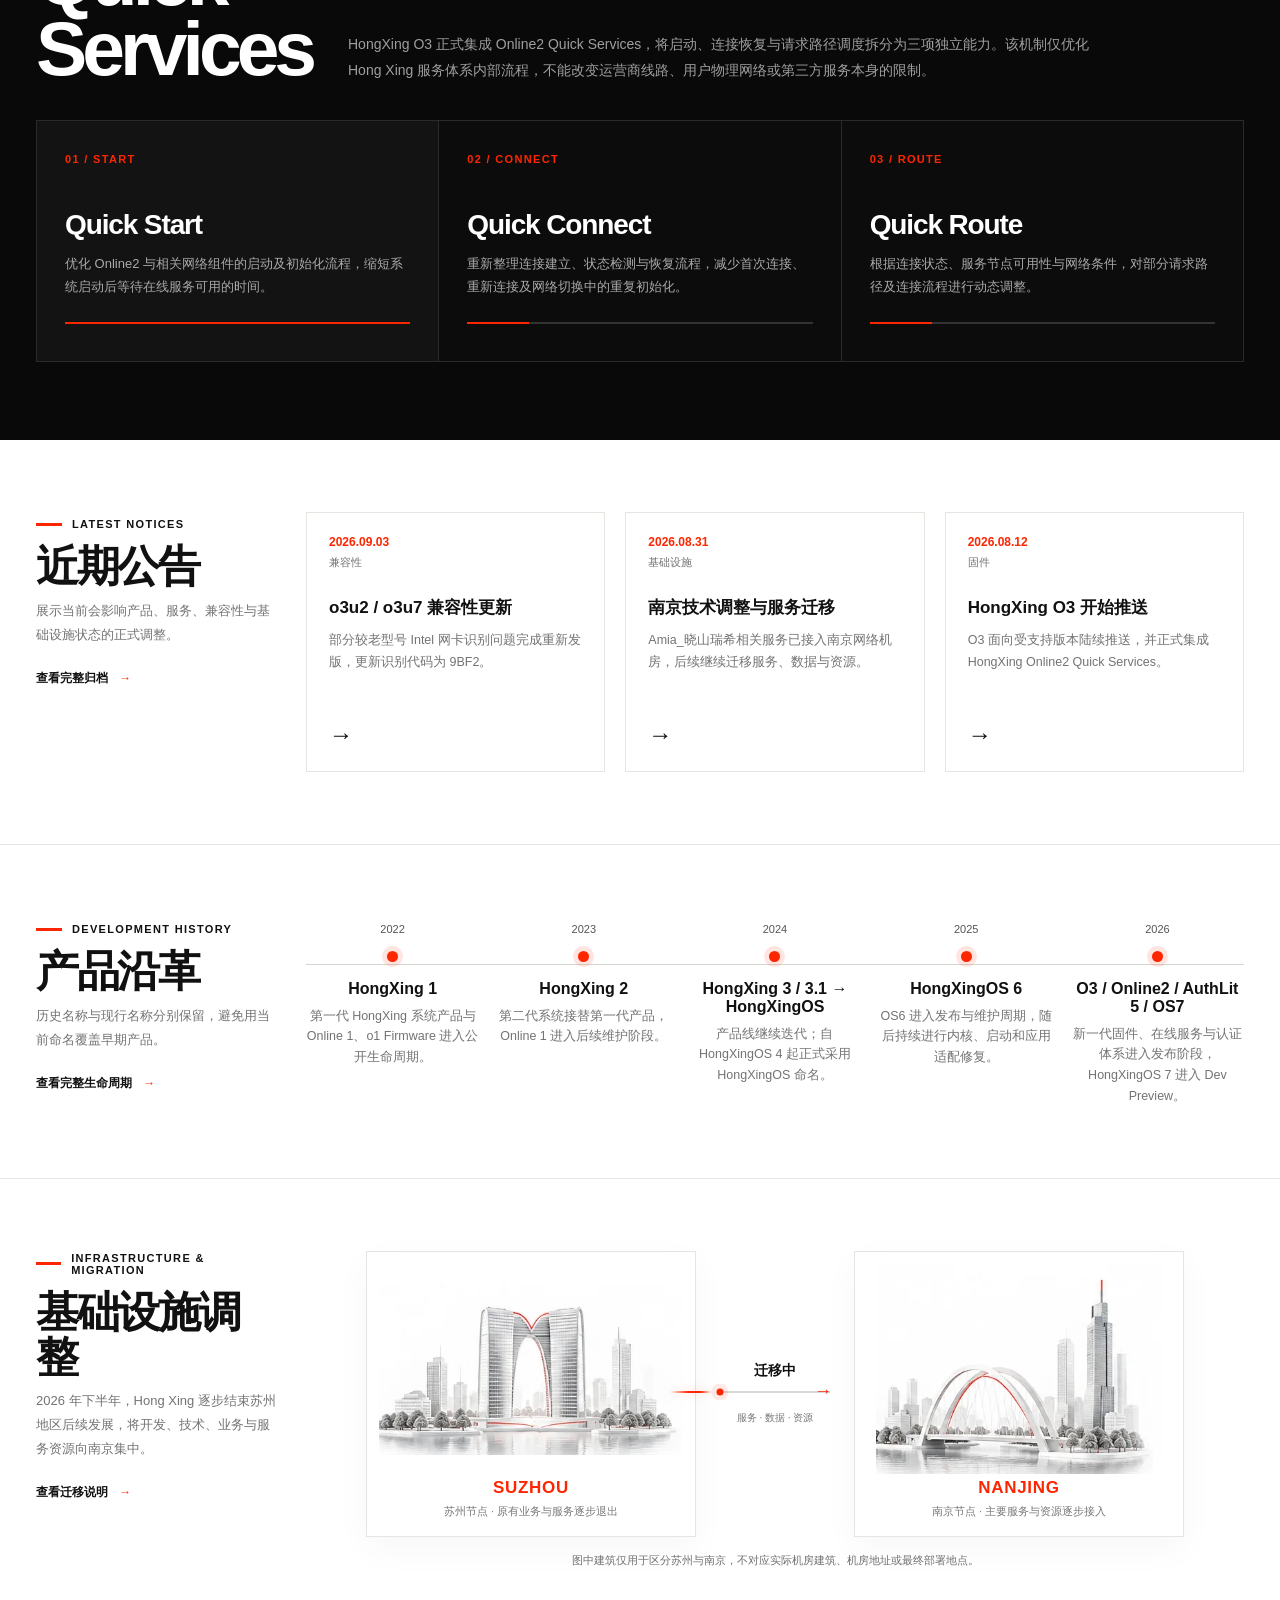
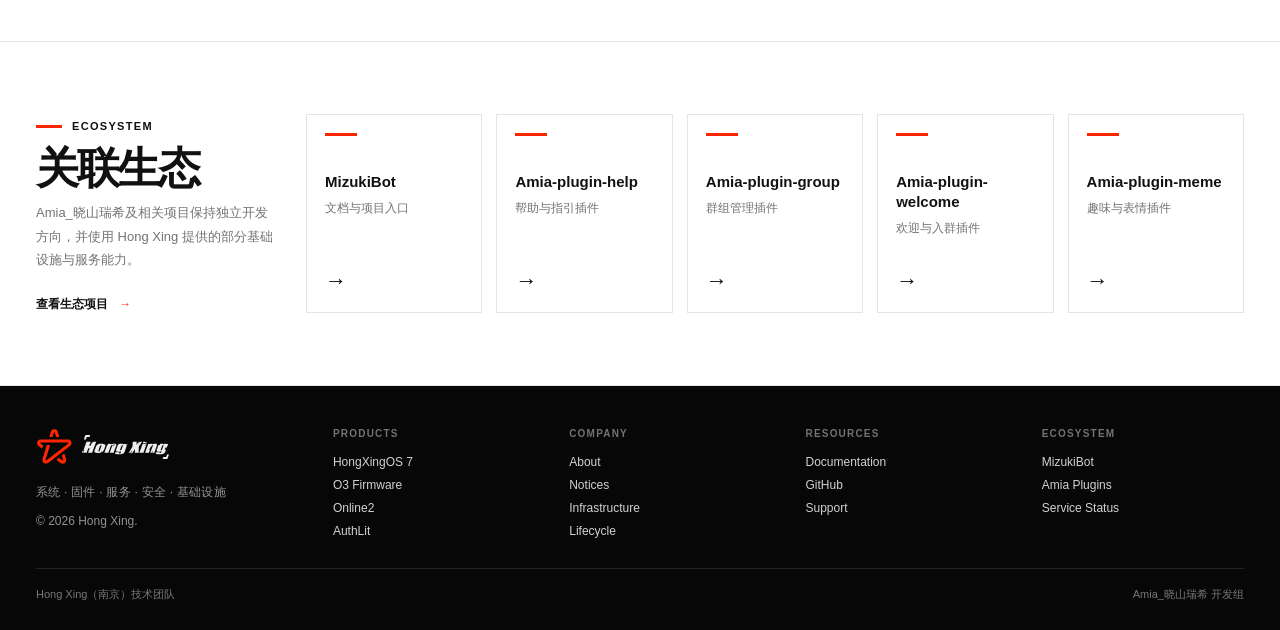
==== commit 28701a9b: "content: correct HongXing naming and formalize homepage" ====
--- a/index.html
+++ b/index.html
@@ -1 +1 @@
-<!doctype html><html lang="zh-CN"><head><meta charset="utf-8"><meta name="viewport" content="width=device-width,initial-scale=1,viewport-fit=cover"><meta name="theme-color" content="#ffffff"><title>Hong Xing</title><meta name="description" content="Hong Xing 技术体系、项目、生命周期、公告与基础设施状态"><link rel="stylesheet" href="assets/css/site-final.css?v=20260905-1"><link rel="stylesheet" href="assets/css/content-formal.css?v=20260905-1"></head><body data-page="home"><header class="site-header"><div class="wrap nav"><a class="brand" href="index.html" aria-label="Hong Xing 首页"><img class="brand-mark" src="assets/img/hongxing-mark-exact.svg" alt=""><img class="brand-word" src="assets/img/hongxing-wordmark-exact.svg" alt="Hong Xing"></a><nav class="nav-links" aria-label="主导航"><a class="active" href="index.html">HOME</a><a href="projects.html">PROJECTS</a><a href="updates.html">NEWS</a><a href="ecosystem.html">ECOSYSTEM</a><a href="about.html">ABOUT</a><a href="support.html">CONTACT</a></nav><button class="menu-btn" aria-label="打开菜单" aria-expanded="false"><span></span><span></span><span></span></button></div><nav class="mobile-nav" aria-label="移动端导航"><a href="index.html">HOME</a><a href="projects.html">PROJECTS</a><a href="updates.html">NEWS</a><a href="ecosystem.html">ECOSYSTEM</a><a href="about.html">ABOUT</a><a href="support.html">CONTACT</a></nav></header><main><section class="hero"><div class="wrap hero-grid"><div class="hero-visual reveal"><div class="mark-stage" data-mark-stage><div class="mark-layer" style="transform:translate3d(0px,0px,0px);opacity:1"><img src="assets/img/hongxing-mark-exact.svg" alt=""></div><div class="mark-layer" style="transform:translate3d(.8px,.6px,-1.1px);opacity:.975"><img src="assets/img/hongxing-mark-exact.svg" alt=""></div><div class="mark-layer" style="transform:translate3d(1.6px,1.1px,-2.2px);opacity:.95"><img src="assets/img/hongxing-mark-exact.svg" alt=""></div><div class="mark-layer" style="transform:translate3d(2.4px,1.7px,-3.3px);opacity:.925"><img src="assets/img/hongxing-mark-exact.svg" alt=""></div><div class="mark-layer" style="transform:translate3d(3.2px,2.2px,-4.4px);opacity:.9"><img src="assets/img/hongxing-mark-exact.svg" alt=""></div><div class="mark-layer" style="transform:translate3d(4px,2.8px,-5.5px);opacity:.875"><img src="assets/img/hongxing-mark-exact.svg" alt=""></div><div class="mark-layer" style="transform:translate3d(4.8px,3.3px,-6.6px);opacity:.85"><img src="assets/img/hongxing-mark-exact.svg" alt=""></div><div class="mark-layer" style="transform:translate3d(5.6px,3.9px,-7.7px);opacity:.825"><img src="assets/img/hongxing-mark-exact.svg" alt=""></div><div class="mark-layer" style="transform:translate3d(6.4px,4.4px,-8.8px);opacity:.8"><img src="assets/img/hongxing-mark-exact.svg" alt=""></div><div class="mark-layer" style="transform:translate3d(7.2px,5px,-9.9px);opacity:.775"><img src="assets/img/hongxing-mark-exact.svg" alt=""></div><div class="mark-layer" style="transform:translate3d(8px,5.5px,-11px);opacity:.75"><img src="assets/img/hongxing-mark-exact.svg" alt=""></div><div class="mark-layer" style="transform:translate3d(8.8px,6.1px,-12.1px);opacity:.725"><img src="assets/img/hongxing-mark-exact.svg" alt=""></div></div><div class="mark-shadow"></div></div><div class="hero-copy reveal"><img class="hero-wordmark" src="assets/img/hongxing-wordmark-exact.svg" alt="Hong Xing"><h1>面向长期维护的技术体系</h1><p class="formal-lead">自 2022 年起，Hong Xing 围绕操作系统、固件、在线服务、身份认证与基础设施持续演进。本网站集中呈现当前项目、公开生命周期、服务公告与基础设施调整，并按时间保留历史状态。</p><div class="hero-en">SYSTEMS · SERVICES · INFRASTRUCTURE</div><div class="actions"><a class="primary" href="projects.html">项目与产品 <span>→</span></a><a class="text-link" href="updates.html">公告归档 <span>→</span></a></div></div><svg class="wave" viewBox="0 0 1440 220" preserveAspectRatio="none" aria-hidden="true"><path d="M0 144 C120 100 250 100 360 140 C470 180 590 180 720 140 C850 100 970 100 1080 138 C1190 176 1310 176 1440 132"/><path d="M0 164 C140 126 250 126 364 160 C478 194 584 194 722 156 C860 118 980 118 1092 154 C1204 190 1306 190 1440 150"/><path d="M0 184 C134 156 254 156 370 182 C486 208 594 208 720 178 C846 148 970 148 1088 178 C1206 208 1314 208 1440 176"/><path d="M0 204 C128 190 260 190 372 204 C484 218 596 218 720 202 C844 186 966 186 1088 202 C1210 218 1324 218 1440 200"/></svg></div></section><section class="entry-strip"><div class="wrap entry-grid"><a class="entry reveal" href="https://github.com/HX-Wrdzgzs" target="_blank" rel="noreferrer"><span class="entry-icon">⌘</span><div><small>HX-Wrdzgzs</small><strong>个人项目与公开仓库</strong></div><b>→</b></a><a class="entry reveal" href="https://github.com/Amia-Mizuki-Dev-Team" target="_blank" rel="noreferrer"><span class="entry-icon">◎</span><div><small>Amia Mizuki Dev Team</small><strong>开发组织与关联生态</strong></div><b>→</b></a><a class="entry reveal" href="https://help.mizuki.top/" target="_blank" rel="noreferrer"><span class="entry-icon">▤</span><div><small>公开文档与服务状态</small><strong>help.mizuki.top</strong></div><b>→</b></a></div></section><section class="section"><div class="wrap section-grid"><div class="side reveal"><span class="kicker">Core Systems</span><h2>核心体系</h2><p>系统、固件、在线服务与身份认证分别维护，并通过版本与接口形成协同。</p><a class="text-link" href="projects.html">查看项目总览 <span>→</span></a></div><div class="project-grid formal-projects"><article class="project-card reveal"><div class="project-art"><img src="assets/img/product-hongxingos.svg" alt="HongXingOS 模型"></div><h3>HongXingOS</h3><strong>系统与设备软件</strong><p>自 HongXingOS 1 起持续维护版本、适配、调度、设备能力与向下兼容。</p><div class="arrow">→</div></article><article class="project-card reveal"><div class="project-art"><img src="assets/img/product-o3.svg" alt="O3 Firmware 模型"></div><h3>O3 Firmware</h3><strong>固件与底层服务</strong><p>面向启动流程、服务调度、最小预加载、安全响应与兼容性维护。</p><div class="arrow">→</div></article><article class="project-card reveal"><div class="project-art"><img src="assets/img/product-online2.svg" alt="HongXing Online 2 模型"></div><h3>HongXing Online 2</h3><strong>在线服务与连接调度</strong><p>负责在线服务启动、连接恢复与部分请求路径调度，并承载 Quick Services。</p><div class="arrow">→</div></article><article class="project-card reveal"><div class="project-art"><img src="assets/img/product-authlit.svg" alt="AuthLit 模型"></div><h3>AuthLit</h3><strong>身份认证与安全能力</strong><p>覆盖认证、权限、状态检测、异常响应、终端管理与安全干预能力。</p><div class="arrow">→</div></article></div></div></section><section class="quick"><div class="wrap"><div class="quick-head reveal"><div><span class="kicker">O3 / Online2</span><h2>Quick Services</h2></div><p class="quick-lead">O3 正式集成 HX Online2 Quick Services，将启动、连接恢复与路径调度拆分为三项独立能力，分别减少启动等待、重复初始化与无效请求路径。</p></div><div class="quick-grid"><article class="quick-card active reveal"><b>01 / START</b><h3>Quick Start</h3><p>优化 Online2 及相关网络组件的启动与初始化流程，缩短系统启动至在线服务可用之间的等待。</p><div class="bar"><i></i></div></article><article class="quick-card reveal"><b>02 / CONNECT</b><h3>Quick Connect</h3><p>优化连接建立、状态检测与恢复机制，减少首次连接、重新连接及部分网络切换场景中的重复初始化。</p><div class="bar"><i></i></div></article><article class="quick-card reveal"><b>03 / ROUTE</b><h3>Quick Route</h3><p>依据连接状态、服务节点可用性与网络条件，对部分请求路径和连接流程进行动态调整。</p><div class="bar"><i></i></div></article></div></div></section><section class="section"><div class="wrap section-grid"><div class="side reveal"><span class="kicker">Latest Notices</span><h2>近期公告</h2><p>优先展示会影响产品、服务与基础设施状态的正式调整。</p><a class="text-link" href="updates.html">查看完整归档 <span>→</span></a></div><div class="news-grid"><article class="news-card reveal"><time>2026.09.03</time><small>兼容性</small><h3>o3u2 / o3u7 兼容性更新</h3><p>部分较老型号 Intel 网卡识别问题完成重新发版，最新更新识别代码为 9BF2。</p><div class="arrow">→</div></article><article class="news-card reveal"><time>2026.08.31</time><small>基础设施</small><h3>南京技术调整与服务迁移</h3><p>Amia_晓山瑞希相关服务已接入南京网络机房，后续继续迁移服务、数据与资源。</p><div class="arrow">→</div></article><article class="news-card reveal"><time>2026.08.30</time><small>组织调整</small><h3>Hong Xing 后续工作重心转向南京</h3><p>苏州地区现有业务、开发与团队资源逐步向南京迁移，既定版本计划原则上保持不变。</p><div class="arrow">→</div></article></div></div></section><section class="section"><div class="wrap section-grid"><div class="side reveal"><span class="kicker">Development History</span><h2>发展历程</h2><p>从第一代产品开始记录版本与服务演进，不将不同年份的状态合并为单一口径。</p><a class="text-link" href="lifecycle.html">查看完整生命周期 <span>→</span></a></div><div class="timeline timeline-wide"><article class="time-item reveal"><time>2022</time><div class="dot"></div><h3>第一代产品进入生命周期</h3><p>HongXingOS 1、HongXing Online 1 与 o1 Firmware 进入公开生命周期记录。</p></article><article class="time-item reveal"><time>2023</time><div class="dot"></div><h3>HongXingOS 2</h3><p>OS2 发布；OS1 进入 EOL，Online 1 转入半关闭状态。</p></article><article class="time-item reveal"><time>2024</time><div class="dot"></div><h3>OS3 / OS4 / OS5</h3><p>HongXingOS 产品线连续扩展，OS2 进入 EOL。</p></article><article class="time-item reveal"><time>2025</time><div class="dot"></div><h3>HongXingOS 6</h3><p>OS6 发布；OS3 进入 EOL，OS5 进入第四生命周期阶段。</p></article><article class="time-item reveal"><time>2026</time><div class="dot"></div><h3>Online2 / O3 / 南京迁移</h3><p>Online2 开始发布，O3 推送启动；基础设施与开发资源逐步向南京集中，OS7 进入下一阶段计划。</p></article></div></div></section><section class="section"><div class="wrap section-grid"><div class="side reveal"><span class="kicker">Infrastructure & Migration</span><h2>基础设施与迁移</h2><p>2026 年下半年，Hong Xing 逐步结束苏州地区后续发展，并将开发、技术与服务资源向南京集中。</p><a class="text-link" href="infrastructure.html">查看迁移说明 <span>→</span></a></div><div><div class="migration-layout"><article class="city-card reveal"><img src="assets/img/suzhou-landmark.svg" alt="苏州东方之门意象"><div class="city-label"><strong>SUZHOU</strong><span>东方之门意象 · 原有节点逐步退出</span></div></article><div class="route reveal"><strong>迁移中</strong><div class="route-line"><i></i></div><small>服务 · 数据 · 资源</small></div><article class="city-card reveal"><img src="assets/img/nanjing-landmark.svg" alt="南京眼与紫峰大厦意象"><div class="city-label"><strong>NANJING</strong><span>南京眼 + 紫峰大厦意象 · 主要服务资源集中</span></div></article></div><p class="infra-note">城市模型仅用于地标识别与迁移方向表达，不代表真实机房建筑、机房地址或最终部署地点。</p></div></div></section><section class="section"><div class="wrap section-grid"><div class="side reveal"><span class="kicker">Ecosystem</span><h2>关联生态</h2><p>Amia_晓山瑞希及相关项目保持独立开发方向，并使用 Hong Xing 提供的部分基础设施与服务能力。</p><a class="text-link" href="ecosystem.html">查看生态项目 <span>→</span></a></div><div class="eco-list"><article class="eco-item reveal"><h3>MizukiBot</h3><p>文档与项目入口</p><span>→</span></article><article class="eco-item reveal"><h3>Amia-plugin-help</h3><p>帮助与指引插件</p><span>→</span></article><article class="eco-item reveal"><h3>Amia-plugin-group</h3><p>群组管理插件</p><span>→</span></article><article class="eco-item reveal"><h3>Amia-plugin-welcome</h3><p>欢迎与入群插件</p><span>→</span></article><article class="eco-item reveal"><h3>Amia-plugin-meme</h3><p>趣味与表情插件</p><span>→</span></article></div></div></section></main><footer class="footer"><div class="wrap"><div class="footer-grid"><div><div class="footer-brand"><img src="assets/img/hongxing-mark-exact.svg" alt=""><img src="assets/img/hongxing-wordmark-exact.svg" alt="Hong Xing"></div><p>系统 · 服务 · 基础设施 · 长期维护</p><p>© 2026 Hong Xing.</p></div><div><h4>Products</h4><a href="projects.html">HongXingOS</a><a href="projects.html">O3 Firmware</a><a href="projects.html">Online2</a><a href="projects.html">AuthLit</a></div><div><h4>Company</h4><a href="about.html">About</a><a href="updates.html">Notices</a><a href="infrastructure.html">Infrastructure</a><a href="lifecycle.html">Lifecycle</a></div><div><h4>Resources</h4><a href="https://help.mizuki.top/" target="_blank" rel="noreferrer">Documentation</a><a href="https://github.com/HX-Wrdzgzs" target="_blank" rel="noreferrer">GitHub</a><a href="support.html">Support</a></div><div><h4>Ecosystem</h4><a href="ecosystem.html">MizukiBot</a><a href="ecosystem.html">Amia Plugins</a><a href="https://help.mizuki.top/status" target="_blank" rel="noreferrer">Service Status</a></div></div><div class="footer-bottom"><span>Hong Xing（南京）技术团队</span><span>Amia_晓山瑞希 开发组</span></div></div></footer><script src="assets/js/site-final.js?v=20260905-1"></script></body></html>+<!doctype html><html lang="zh-CN"><head><meta charset="utf-8"><meta name="viewport" content="width=device-width,initial-scale=1,viewport-fit=cover"><meta name="theme-color" content="#ffffff"><title>Hong Xing</title><meta name="description" content="Hong Xing 系统、固件、在线服务、身份认证与基础设施"><link rel="stylesheet" href="assets/css/site-final.css?v=20260906-2"><link rel="stylesheet" href="assets/css/content-formal.css?v=20260906-2"></head><body data-page="home"><header class="site-header"><div class="wrap nav"><a class="brand" href="index.html" aria-label="Hong Xing 首页"><img class="brand-mark" src="assets/img/hongxing-mark-exact.svg" alt=""><img class="brand-word" src="assets/img/hongxing-wordmark-exact.svg" alt="Hong Xing"></a><nav class="nav-links" aria-label="主导航"><a class="active" href="index.html">HOME</a><a href="projects.html">PROJECTS</a><a href="updates.html">NEWS</a><a href="ecosystem.html">ECOSYSTEM</a><a href="about.html">ABOUT</a><a href="support.html">CONTACT</a></nav><button class="menu-btn" aria-label="打开菜单" aria-expanded="false"><span></span><span></span><span></span></button></div><nav class="mobile-nav" aria-label="移动端导航"><a href="index.html">HOME</a><a href="projects.html">PROJECTS</a><a href="updates.html">NEWS</a><a href="ecosystem.html">ECOSYSTEM</a><a href="about.html">ABOUT</a><a href="support.html">CONTACT</a></nav></header><main><section class="hero"><div class="wrap hero-grid"><div class="hero-visual reveal"><div class="mark-stage" data-mark-stage><div class="mark-layer" style="transform:translate3d(0,0,0);opacity:1"><img src="assets/img/hongxing-mark-exact.svg" alt=""></div><div class="mark-layer" style="transform:translate3d(1px,1px,-2px);opacity:.95"><img src="assets/img/hongxing-mark-exact.svg" alt=""></div><div class="mark-layer" style="transform:translate3d(2px,2px,-4px);opacity:.9"><img src="assets/img/hongxing-mark-exact.svg" alt=""></div><div class="mark-layer" style="transform:translate3d(3px,3px,-6px);opacity:.84"><img src="assets/img/hongxing-mark-exact.svg" alt=""></div><div class="mark-layer" style="transform:translate3d(4px,4px,-8px);opacity:.78"><img src="assets/img/hongxing-mark-exact.svg" alt=""></div><div class="mark-layer" style="transform:translate3d(5px,5px,-10px);opacity:.72"><img src="assets/img/hongxing-mark-exact.svg" alt=""></div></div><div class="mark-shadow"></div></div><div class="hero-copy reveal"><img class="hero-wordmark" src="assets/img/hongxing-wordmark-exact.svg" alt="Hong Xing"><h1>系统、服务与基础设施的长期维护</h1><p class="formal-lead">Hong Xing 自第一代 HongXing 产品起持续维护系统、固件、在线服务、身份认证与相关基础设施。本站用于发布当前产品状态、生命周期、技术公告及基础设施调整，并保留不同阶段的历史记录。</p><div class="hero-en">SYSTEM · FIRMWARE · SERVICE · SECURITY</div><div class="actions"><a class="primary" href="projects.html">项目与产品 <span>→</span></a><a class="text-link" href="updates.html">公告归档 <span>→</span></a></div></div><svg class="wave" viewBox="0 0 1440 220" preserveAspectRatio="none" aria-hidden="true"><path d="M0 144 C120 100 250 100 360 140 C470 180 590 180 720 140 C850 100 970 100 1080 138 C1190 176 1310 176 1440 132"/><path d="M0 164 C140 126 250 126 364 160 C478 194 584 194 722 156 C860 118 980 118 1092 154 C1204 190 1306 190 1440 150"/><path d="M0 184 C134 156 254 156 370 182 C486 208 594 208 720 178 C846 148 970 148 1088 178 C1206 208 1314 208 1440 176"/></svg></div></section><section class="entry-strip"><div class="wrap entry-grid"><a class="entry reveal" href="https://github.com/HX-Wrdzgzs" target="_blank" rel="noreferrer"><span class="entry-icon">⌘</span><div><small>HX-Wrdzgzs</small><strong>个人项目与公开仓库</strong></div><b>→</b></a><a class="entry reveal" href="https://github.com/Amia-Mizuki-Dev-Team" target="_blank" rel="noreferrer"><span class="entry-icon">◎</span><div><small>Amia Mizuki Dev Team</small><strong>开发组织与关联项目</strong></div><b>→</b></a><a class="entry reveal" href="https://help.mizuki.top/" target="_blank" rel="noreferrer"><span class="entry-icon">▤</span><div><small>公开文档与服务状态</small><strong>help.mizuki.top</strong></div><b>→</b></a></div></section><section class="section"><div class="wrap section-grid"><div class="side reveal"><span class="kicker">Core Systems</span><h2>核心体系</h2><p>系统、固件、在线服务与身份认证分别维护，通过版本、接口与服务依赖形成协同。</p><a class="text-link" href="projects.html">查看项目总览 <span>→</span></a></div><div class="project-grid formal-projects"><article class="project-card reveal"><div class="project-art"><img src="assets/img/product-hongxingos.svg" alt="HongXingOS"></div><h3>HongXingOS</h3><strong>操作系统与设备软件</strong><p>产品线由 HongXing 1、2、3、3.1 延续；自 HongXingOS 4 起采用 HongXingOS 命名。</p><a class="text-link" href="hongxingos7.html" style="margin-top:auto;padding-top:18px">HongXingOS 7 Dev Preview <span>→</span></a></article><article class="project-card reveal"><div class="project-art"><img src="assets/img/product-o3.svg" alt="HongXing O3 Firmware"></div><h3>HongXing O3 Firmware</h3><strong>固件与底层服务调度</strong><p>优化启动流程、服务依赖、最小预加载、安全响应与兼容性，并集成 Online2 Quick Services。</p><div class="arrow">→</div></article><article class="project-card reveal"><div class="project-art"><img src="assets/img/product-online2.svg" alt="HongXing Online 2"></div><h3>HongXing Online 2</h3><strong>在线服务与连接调度</strong><p>负责在线服务初始化、状态检测、连接恢复及部分服务请求路径调度。</p><div class="arrow">→</div></article><article class="project-card reveal"><div class="project-art"><img src="assets/img/product-authlit.svg" alt="HongXing AuthLit"></div><h3>HongXing AuthLit</h3><strong>身份认证与安全体系</strong><p>覆盖认证、权限、终端管理、操作日志、异常响应、主动干预与远程管理能力。</p><div class="arrow">→</div></article></div></div></section><section class="quick"><div class="wrap"><div class="quick-head reveal"><div><span class="kicker">O3 / ONLINE2</span><h2>Quick Services</h2></div><p class="quick-lead">HongXing O3 正式集成 Online2 Quick Services，将启动、连接恢复与请求路径调度拆分为三项独立能力。该机制仅优化 Hong Xing 服务体系内部流程，不能改变运营商线路、用户物理网络或第三方服务本身的限制。</p></div><div class="quick-grid"><article class="quick-card active reveal"><b>01 / START</b><h3>Quick Start</h3><p>优化 Online2 与相关网络组件的启动及初始化流程，缩短系统启动后等待在线服务可用的时间。</p><div class="bar"><i></i></div></article><article class="quick-card reveal"><b>02 / CONNECT</b><h3>Quick Connect</h3><p>重新整理连接建立、状态检测与恢复流程，减少首次连接、重新连接及网络切换中的重复初始化。</p><div class="bar"><i></i></div></article><article class="quick-card reveal"><b>03 / ROUTE</b><h3>Quick Route</h3><p>根据连接状态、服务节点可用性与网络条件，对部分请求路径及连接流程进行动态调整。</p><div class="bar"><i></i></div></article></div></div></section><section class="section"><div class="wrap section-grid"><div class="side reveal"><span class="kicker">Latest Notices</span><h2>近期公告</h2><p>展示当前会影响产品、服务、兼容性与基础设施状态的正式调整。</p><a class="text-link" href="updates.html">查看完整归档 <span>→</span></a></div><div class="news-grid"><article class="news-card reveal"><time>2026.09.03</time><small>兼容性</small><h3>o3u2 / o3u7 兼容性更新</h3><p>部分较老型号 Intel 网卡识别问题完成重新发版，更新识别代码为 9BF2。</p><div class="arrow">→</div></article><article class="news-card reveal"><time>2026.08.31</time><small>基础设施</small><h3>南京技术调整与服务迁移</h3><p>Amia_晓山瑞希相关服务已接入南京网络机房，后续继续迁移服务、数据与资源。</p><div class="arrow">→</div></article><article class="news-card reveal"><time>2026.08.12</time><small>固件</small><h3>HongXing O3 开始推送</h3><p>O3 面向受支持版本陆续推送，并正式集成 HongXing Online2 Quick Services。</p><div class="arrow">→</div></article></div></div></section><section class="section"><div class="wrap section-grid"><div class="side reveal"><span class="kicker">Development History</span><h2>产品沿革</h2><p>历史名称与现行名称分别保留，避免用当前命名覆盖早期产品。</p><a class="text-link" href="lifecycle.html">查看完整生命周期 <span>→</span></a></div><div class="timeline timeline-wide"><article class="time-item reveal"><time>2022</time><div class="dot"></div><h3>HongXing 1</h3><p>第一代 HongXing 系统产品与 Online 1、o1 Firmware 进入公开生命周期。</p></article><article class="time-item reveal"><time>2023</time><div class="dot"></div><h3>HongXing 2</h3><p>第二代系统接替第一代产品，Online 1 进入后续维护阶段。</p></article><article class="time-item reveal"><time>2024</time><div class="dot"></div><h3>HongXing 3 / 3.1 → HongXingOS</h3><p>产品线继续迭代；自 HongXingOS 4 起正式采用 HongXingOS 命名。</p></article><article class="time-item reveal"><time>2025</time><div class="dot"></div><h3>HongXingOS 6</h3><p>OS6 进入发布与维护周期，随后持续进行内核、启动和应用适配修复。</p></article><article class="time-item reveal"><time>2026</time><div class="dot"></div><h3>O3 / Online2 / AuthLit 5 / OS7</h3><p>新一代固件、在线服务与认证体系进入发布阶段，HongXingOS 7 进入 Dev Preview。</p></article></div></div></section><section class="section"><div class="wrap section-grid"><div class="side reveal"><span class="kicker">Infrastructure & Migration</span><h2>基础设施调整</h2><p>2026 年下半年，Hong Xing 逐步结束苏州地区后续发展，将开发、技术、业务与服务资源向南京集中。</p><a class="text-link" href="infrastructure.html">查看迁移说明 <span>→</span></a></div><div><div class="migration-layout"><article class="city-card reveal"><img src="assets/img/suzhou-landmark.svg" alt="苏州"><div class="city-label"><strong>SUZHOU</strong><span>苏州节点 · 原有业务与服务逐步退出</span></div></article><div class="route reveal"><strong>迁移中</strong><div class="route-line"><i></i></div><small>服务 · 数据 · 资源</small></div><article class="city-card reveal"><img src="assets/img/nanjing-landmark.svg" alt="南京"><div class="city-label"><strong>NANJING</strong><span>南京节点 · 主要服务与资源逐步接入</span></div></article></div><p class="infra-note">图中建筑仅用于区分苏州与南京，不对应实际机房建筑、机房地址或最终部署地点。</p></div></div></section><section class="section"><div class="wrap section-grid"><div class="side reveal"><span class="kicker">Ecosystem</span><h2>关联生态</h2><p>Amia_晓山瑞希及相关项目保持独立开发方向，并使用 Hong Xing 提供的部分基础设施与服务能力。</p><a class="text-link" href="ecosystem.html">查看生态项目 <span>→</span></a></div><div class="eco-list"><article class="eco-item reveal"><h3>MizukiBot</h3><p>文档与项目入口</p><span>→</span></article><article class="eco-item reveal"><h3>Amia-plugin-help</h3><p>帮助与指引插件</p><span>→</span></article><article class="eco-item reveal"><h3>Amia-plugin-group</h3><p>群组管理插件</p><span>→</span></article><article class="eco-item reveal"><h3>Amia-plugin-welcome</h3><p>欢迎与入群插件</p><span>→</span></article><article class="eco-item reveal"><h3>Amia-plugin-meme</h3><p>趣味与表情插件</p><span>→</span></article></div></div></section></main><footer class="footer"><div class="wrap"><div class="footer-grid"><div><div class="footer-brand"><img src="assets/img/hongxing-mark-exact.svg" alt=""><img src="assets/img/hongxing-wordmark-exact.svg" alt="Hong Xing"></div><p>系统 · 固件 · 服务 · 安全 · 基础设施</p><p>© 2026 Hong Xing.</p></div><div><h4>Products</h4><a href="hongxingos7.html">HongXingOS 7</a><a href="projects.html">O3 Firmware</a><a href="projects.html">Online2</a><a href="projects.html">AuthLit</a></div><div><h4>Company</h4><a href="about.html">About</a><a href="updates.html">Notices</a><a href="infrastructure.html">Infrastructure</a><a href="lifecycle.html">Lifecycle</a></div><div><h4>Resources</h4><a href="https://help.mizuki.top/" target="_blank" rel="noreferrer">Documentation</a><a href="https://github.com/HX-Wrdzgzs" target="_blank" rel="noreferrer">GitHub</a><a href="support.html">Support</a></div><div><h4>Ecosystem</h4><a href="ecosystem.html">MizukiBot</a><a href="ecosystem.html">Amia Plugins</a><a href="https://help.mizuki.top/status" target="_blank" rel="noreferrer">Service Status</a></div></div><div class="footer-bottom"><span>Hong Xing（南京）技术团队</span><span>Amia_晓山瑞希 开发组</span></div></div></footer><script src="assets/js/site-final.js?v=20260906-2"></script></body></html>
--- a/assets/css/content-formal.css
+++ b/assets/css/content-formal.css
@@ -1 +1 @@
-:root{--formal-max:1180px}.formal-lead{max-width:860px;font-size:15px!important;line-height:1.9!important;color:#555!important}.section .side p,.page-hero p{max-width:760px}.timeline.timeline-wide{grid-template-columns:repeat(5,1fr)}.timeline.timeline-wide:before{top:47px}.migration-layout{grid-template-columns:minmax(0,330px) 120px minmax(0,330px);justify-content:center;gap:28px;align-items:center}.city-card{padding:8px 10px 12px;background:transparent;box-shadow:none}.city-card img{width:min(100%,286px);margin:0 auto}.city-label{padding:0 8px 6px}.city-label strong{font-size:17px}.city-label span{font-size:11px;line-height:1.55}.route{min-width:0}.route strong{font-size:14px}.route small{font-size:10px}.route-line{margin:10px 0 12px}.infra-note{margin-top:18px;color:#777;font-size:11px;line-height:1.75;text-align:center}.formal-grid{display:grid;grid-template-columns:repeat(2,1fr);gap:16px}.formal-card{border:1px solid var(--line);padding:22px;background:#fff}.formal-card h3{margin:0 0 10px;font-size:20px;letter-spacing:-.025em}.formal-card p{margin:0;color:var(--muted);font-size:13px;line-height:1.8}.formal-card small{display:block;color:var(--red);font-size:10px;font-weight:800;letter-spacing:.08em;text-transform:uppercase;margin-bottom:12px}.history-intro{display:grid;grid-template-columns:260px 1fr;gap:32px;align-items:start}.history-intro h2{font-size:42px;line-height:1.04;letter-spacing:-.05em;margin:12px 0}.history-intro p{color:var(--muted);font-size:13px;line-height:1.85}.history-grid{display:grid;gap:0;border-top:1px solid var(--line)}.era{display:grid;grid-template-columns:120px 230px 1fr;gap:24px;padding:28px 0;border-bottom:1px solid var(--line);align-items:start}.era-year{font-size:34px;font-weight:850;letter-spacing:-.04em;color:var(--red);line-height:1}.era-title{font-size:20px;font-weight:800;line-height:1.3}.era-body{display:grid;gap:10px}.era-body p{margin:0;color:var(--muted);font-size:13px;line-height:1.8}.era-tags{display:flex;gap:7px;flex-wrap:wrap;margin-top:4px}.era-tags span{border:1px solid var(--line);padding:5px 8px;font-size:10px;color:#555;background:#fafaf8}.life-groups{display:grid;gap:28px}.life-group{border-top:1px solid #111;padding-top:14px}.life-group-head{display:flex;align-items:end;justify-content:space-between;gap:20px;margin-bottom:10px}.life-group-head h2{font-size:28px;letter-spacing:-.04em;margin:0}.life-group-head p{margin:0;color:var(--muted);font-size:11px}.life-table{width:100%;border-collapse:collapse}.life-table th,.life-table td{text-align:left;border-bottom:1px solid var(--line);padding:13px 10px;font-size:12px;vertical-align:top}.life-table th{font-size:10px;color:#777;text-transform:uppercase;letter-spacing:.08em;font-weight:750}.life-table td:first-child{font-weight:800;width:220px}.status-pill{display:inline-flex;align-items:center;min-height:24px;padding:0 8px;border:1px solid var(--line);font-size:10px;font-weight:750;background:#fff}.status-pill.current{border-color:#111;color:#111}.status-pill.eol{border-color:#f1b8ad;color:#b8290f;background:#fff7f5}.status-pill.plan{border-color:#d6d6d0;color:#666;background:#fafaf8}.source-note{border-left:3px solid var(--red);padding:12px 16px;margin:22px 0;color:#666;background:#fafaf8;font-size:12px;line-height:1.8}.updates-tools{position:sticky;top:86px;z-index:30;background:rgba(255,255,255,.96);backdrop-filter:blur(12px);padding:12px 0;border-bottom:1px solid var(--line)}[data-summary]{font-size:11px;color:#777;margin:14px 0}.update-row{grid-template-columns:105px 90px 1fr auto}.update-row h3{font-size:17px}.update-row p{max-width:780px}.archive-kicker{font-size:11px;color:#777;margin-bottom:18px;line-height:1.75}.project-grid.formal-projects{grid-template-columns:repeat(4,1fr)}.project-grid.formal-projects .project-card{min-height:330px}.project-grid.formal-projects .project-art{height:132px}.project-grid.formal-projects .project-art img{max-height:120px}.quick-lead{max-width:760px}.about-copy{display:grid;grid-template-columns:240px 1fr;gap:34px}.about-copy h2{margin:0;font-size:34px;letter-spacing:-.04em}.about-copy p{margin:0 0 14px;color:var(--muted);font-size:13px;line-height:1.9}.footer p:first-of-type{letter-spacing:.02em}@media(max-width:1100px){.timeline.timeline-wide{grid-template-columns:repeat(3,1fr);row-gap:24px}.timeline.timeline-wide:before{display:none}.migration-layout{grid-template-columns:minmax(0,300px) 92px minmax(0,300px);gap:16px}.history-intro{grid-template-columns:1fr}.project-grid.formal-projects{grid-template-columns:repeat(2,1fr)}}@media(max-width:760px){.timeline.timeline-wide{grid-template-columns:1fr}.formal-grid{grid-template-columns:1fr}.migration-layout{grid-template-columns:1fr;gap:12px}.city-card{max-width:330px;width:100%;margin:0 auto}.city-card img{width:min(100%,240px)}.route{max-width:260px;width:100%;margin:0 auto}.era{grid-template-columns:1fr;gap:8px;padding:22px 0}.era-year{font-size:28px}.era-title{font-size:19px}.life-group-head{display:block}.life-group-head p{margin-top:8px}.life-table,.life-table tbody,.life-table tr,.life-table td{display:block;width:100%}.life-table thead{display:none}.life-table tr{border-bottom:1px solid var(--line);padding:11px 0}.life-table td{border:0;padding:3px 0}.life-table td:first-child{width:auto;font-size:14px;margin-bottom:5px}.updates-tools{top:74px}.update-row{grid-template-columns:1fr}.about-copy{grid-template-columns:1fr}.project-grid.formal-projects{grid-template-columns:1fr}}+body{font-family:Arial,"Noto Sans CJK SC","Noto Sans SC","Source Han Sans SC","PingFang SC","Microsoft YaHei",sans-serif}:root{--formal-max:1180px}.formal-lead{max-width:860px;font-size:15px!important;line-height:1.9!important;color:#555!important}.section .side p,.page-hero p{max-width:760px}.timeline.timeline-wide{grid-template-columns:repeat(5,1fr)}.timeline.timeline-wide:before{top:47px}.migration-layout{grid-template-columns:minmax(0,306px) 104px minmax(0,306px);justify-content:center;gap:22px;align-items:center}.city-card{padding:14px 14px 12px;background:#fff;border:1px solid var(--line);box-shadow:0 10px 30px rgba(0,0,0,.035);transition:transform .28s var(--ease),box-shadow .28s var(--ease)}.city-card:hover{transform:translateY(-3px);box-shadow:0 18px 40px rgba(0,0,0,.065)}.city-card img{width:min(100%,270px);margin:0 auto}.city-label{padding:2px 8px 4px}.city-label strong{font-size:16px}.city-label span{font-size:10.5px;line-height:1.55}.route{min-width:0}.route strong{font-size:13px}.route small{font-size:9.5px}.route-line{margin:9px 0 11px}.infra-note{margin-top:16px;color:#777;font-size:10.5px;line-height:1.75;text-align:center}.formal-grid{display:grid;grid-template-columns:repeat(2,1fr);gap:16px}.formal-card{border:1px solid var(--line);padding:22px;background:#fff}.formal-card h3{margin:0 0 10px;font-size:20px;letter-spacing:-.025em}.formal-card p{margin:0;color:var(--muted);font-size:13px;line-height:1.8}.formal-card small{display:block;color:var(--red);font-size:10px;font-weight:800;letter-spacing:.08em;text-transform:uppercase;margin-bottom:12px}.history-intro{display:grid;grid-template-columns:260px 1fr;gap:32px;align-items:start}.history-intro h2{font-size:42px;line-height:1.04;letter-spacing:-.05em;margin:12px 0}.history-intro p{color:var(--muted);font-size:13px;line-height:1.85}.history-grid{display:grid;gap:0;border-top:1px solid var(--line)}.era{display:grid;grid-template-columns:120px 230px 1fr;gap:24px;padding:28px 0;border-bottom:1px solid var(--line);align-items:start}.era-year{font-size:34px;font-weight:850;letter-spacing:-.04em;color:var(--red);line-height:1}.era-title{font-size:20px;font-weight:800;line-height:1.3}.era-body{display:grid;gap:10px}.era-body p{margin:0;color:var(--muted);font-size:13px;line-height:1.8}.era-tags{display:flex;gap:7px;flex-wrap:wrap;margin-top:4px}.era-tags span{border:1px solid var(--line);padding:5px 8px;font-size:10px;color:#555;background:#fafaf8}.life-groups{display:grid;gap:28px}.life-group{border-top:1px solid #111;padding-top:14px}.life-group-head{display:flex;align-items:end;justify-content:space-between;gap:20px;margin-bottom:10px}.life-group-head h2{font-size:28px;letter-spacing:-.04em;margin:0}.life-group-head p{margin:0;color:var(--muted);font-size:11px}.life-table{width:100%;border-collapse:collapse}.life-table th,.life-table td{text-align:left;border-bottom:1px solid var(--line);padding:13px 10px;font-size:12px;vertical-align:top}.life-table th{font-size:10px;color:#777;text-transform:uppercase;letter-spacing:.08em;font-weight:750}.life-table td:first-child{font-weight:800;width:220px}.status-pill{display:inline-flex;align-items:center;min-height:24px;padding:0 8px;border:1px solid var(--line);font-size:10px;font-weight:750;background:#fff}.status-pill.current{border-color:#111;color:#111}.status-pill.eol{border-color:#f1b8ad;color:#b8290f;background:#fff7f5}.status-pill.plan{border-color:#d6d6d0;color:#666;background:#fafaf8}.source-note{border-left:3px solid var(--red);padding:12px 16px;margin:22px 0;color:#666;background:#fafaf8;font-size:12px;line-height:1.8}.updates-tools{position:sticky;top:86px;z-index:30;background:rgba(255,255,255,.96);backdrop-filter:blur(12px);padding:12px 0;border-bottom:1px solid var(--line)}[data-summary]{font-size:11px;color:#777;margin:14px 0}.update-row{grid-template-columns:105px 90px 1fr auto}.update-row h3{font-size:17px}.update-row p{max-width:780px}.archive-kicker{font-size:11px;color:#777;margin-bottom:18px;line-height:1.75}.project-grid.formal-projects{grid-template-columns:repeat(4,1fr)}.project-grid.formal-projects .project-card{min-height:330px;overflow:hidden}.project-grid.formal-projects .project-art{height:132px;position:relative;background:linear-gradient(180deg,#fff,#fafaf8);margin:-6px -6px 16px}.project-grid.formal-projects .project-art:after{content:"";position:absolute;left:12%;right:12%;bottom:9px;height:18px;background:radial-gradient(ellipse,rgba(0,0,0,.09),transparent 70%);filter:blur(6px);opacity:.6;pointer-events:none}.project-grid.formal-projects .project-art img{max-height:120px;position:relative;z-index:1;transition:transform .3s var(--ease)}.project-grid.formal-projects .project-card:hover .project-art img{transform:translateY(-4px) scale(1.025)}.quick-lead{max-width:760px}.about-copy{display:grid;grid-template-columns:240px 1fr;gap:34px}.about-copy h2{margin:0;font-size:34px;letter-spacing:-.04em}.about-copy p{margin:0 0 14px;color:var(--muted);font-size:13px;line-height:1.9}.footer p:first-of-type{letter-spacing:.02em}@media(max-width:1100px){.timeline.timeline-wide{grid-template-columns:repeat(3,1fr);row-gap:24px}.timeline.timeline-wide:before{display:none}.migration-layout{grid-template-columns:minmax(0,282px) 84px minmax(0,282px);gap:14px}.history-intro{grid-template-columns:1fr}.project-grid.formal-projects{grid-template-columns:repeat(2,1fr)}}@media(max-width:760px){.timeline.timeline-wide{grid-template-columns:1fr}.formal-grid{grid-template-columns:1fr}.migration-layout{grid-template-columns:1fr;gap:8px}.city-card{max-width:300px;width:100%;margin:0 auto;padding:10px 10px 9px}.city-card img{width:min(100%,225px)}.route{max-width:220px;width:100%;margin:0 auto}.era{grid-template-columns:1fr;gap:8px;padding:22px 0}.era-year{font-size:28px}.era-title{font-size:19px}.life-group-head{display:block}.life-group-head p{margin-top:8px}.life-table,.life-table tbody,.life-table tr,.life-table td{display:block;width:100%}.life-table thead{display:none}.life-table tr{border-bottom:1px solid var(--line);padding:11px 0}.life-table td{border:0;padding:3px 0}.life-table td:first-child{width:auto;font-size:14px;margin-bottom:5px}.updates-tools{top:74px;display:flex!important;flex-wrap:nowrap!important;overflow-x:auto;gap:8px;scrollbar-width:none;padding:10px 0}.updates-tools::-webkit-scrollbar{display:none}.updates-tools .search{grid-column:auto;min-width:220px;width:220px;flex:0 0 220px}.updates-tools .filter{flex:0 0 auto}.update-row{grid-template-columns:1fr}.about-copy{grid-template-columns:1fr}.project-grid.formal-projects{grid-template-columns:1fr}}
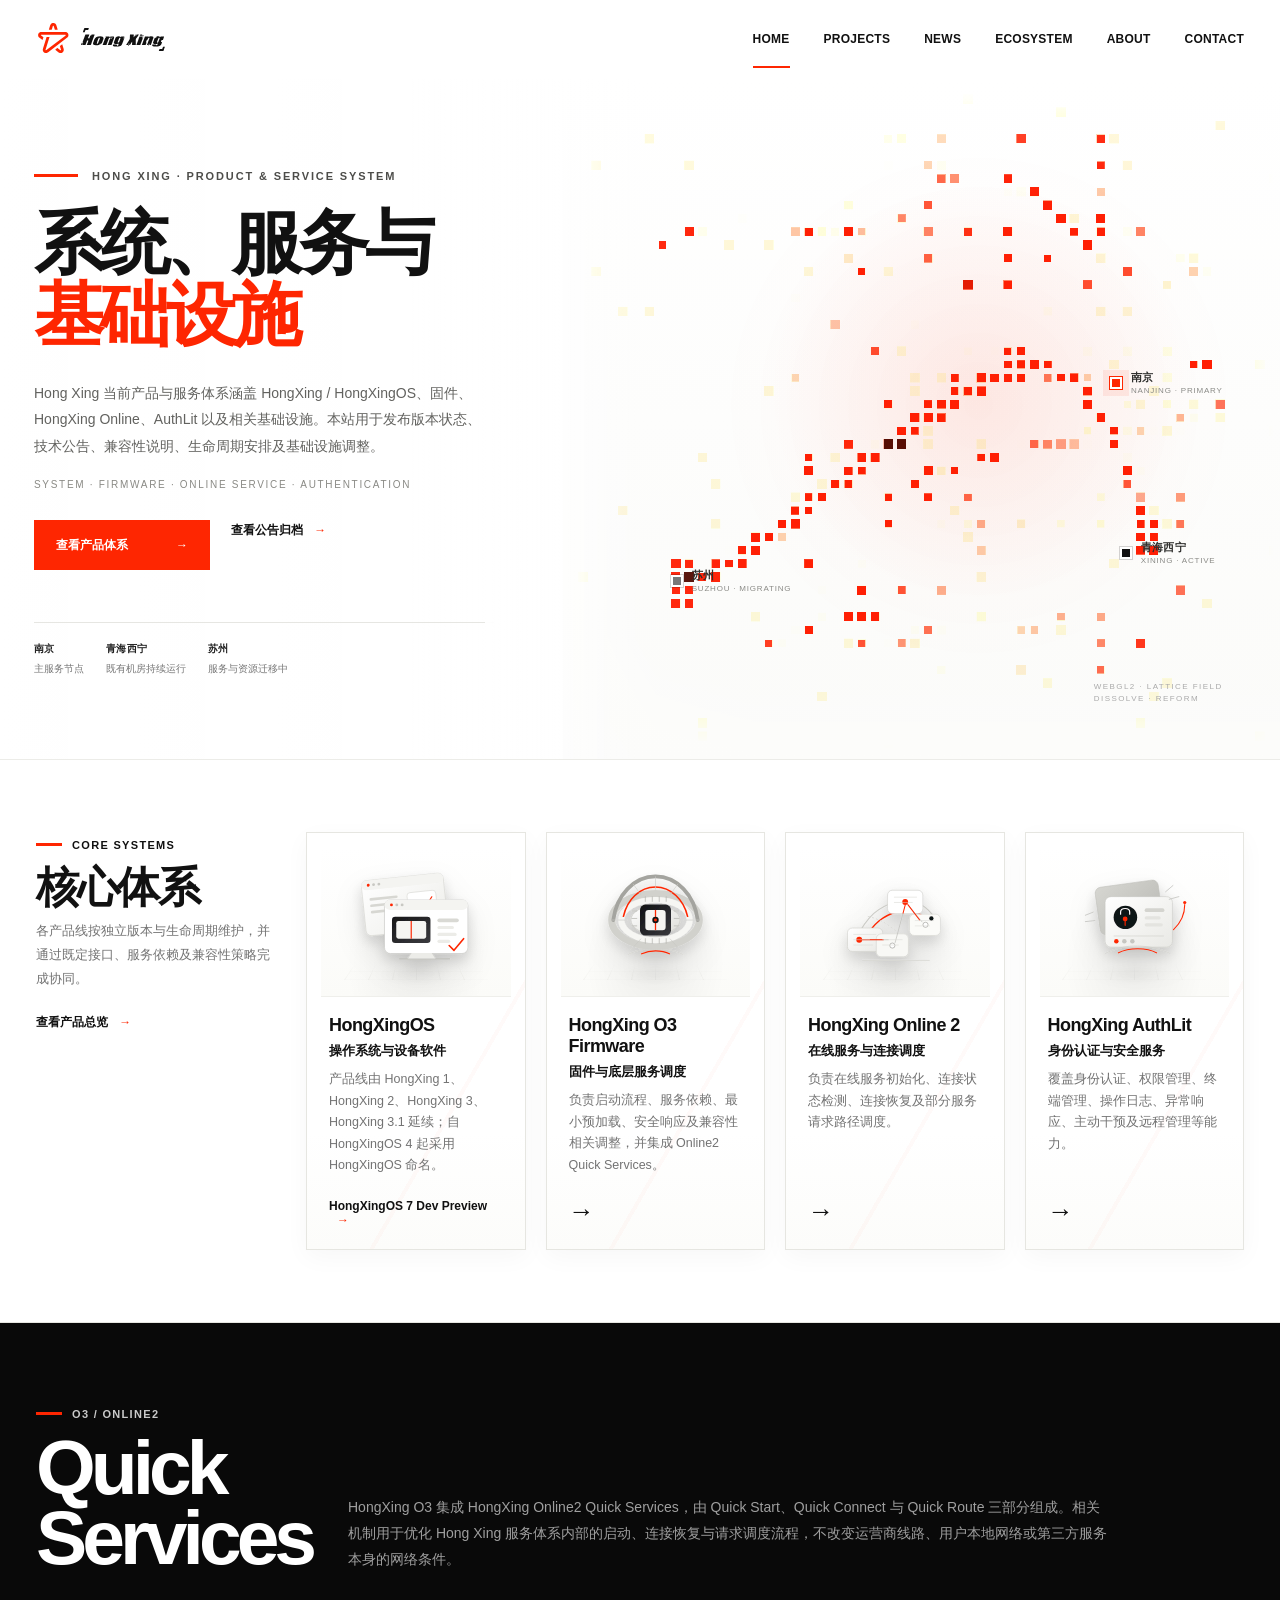
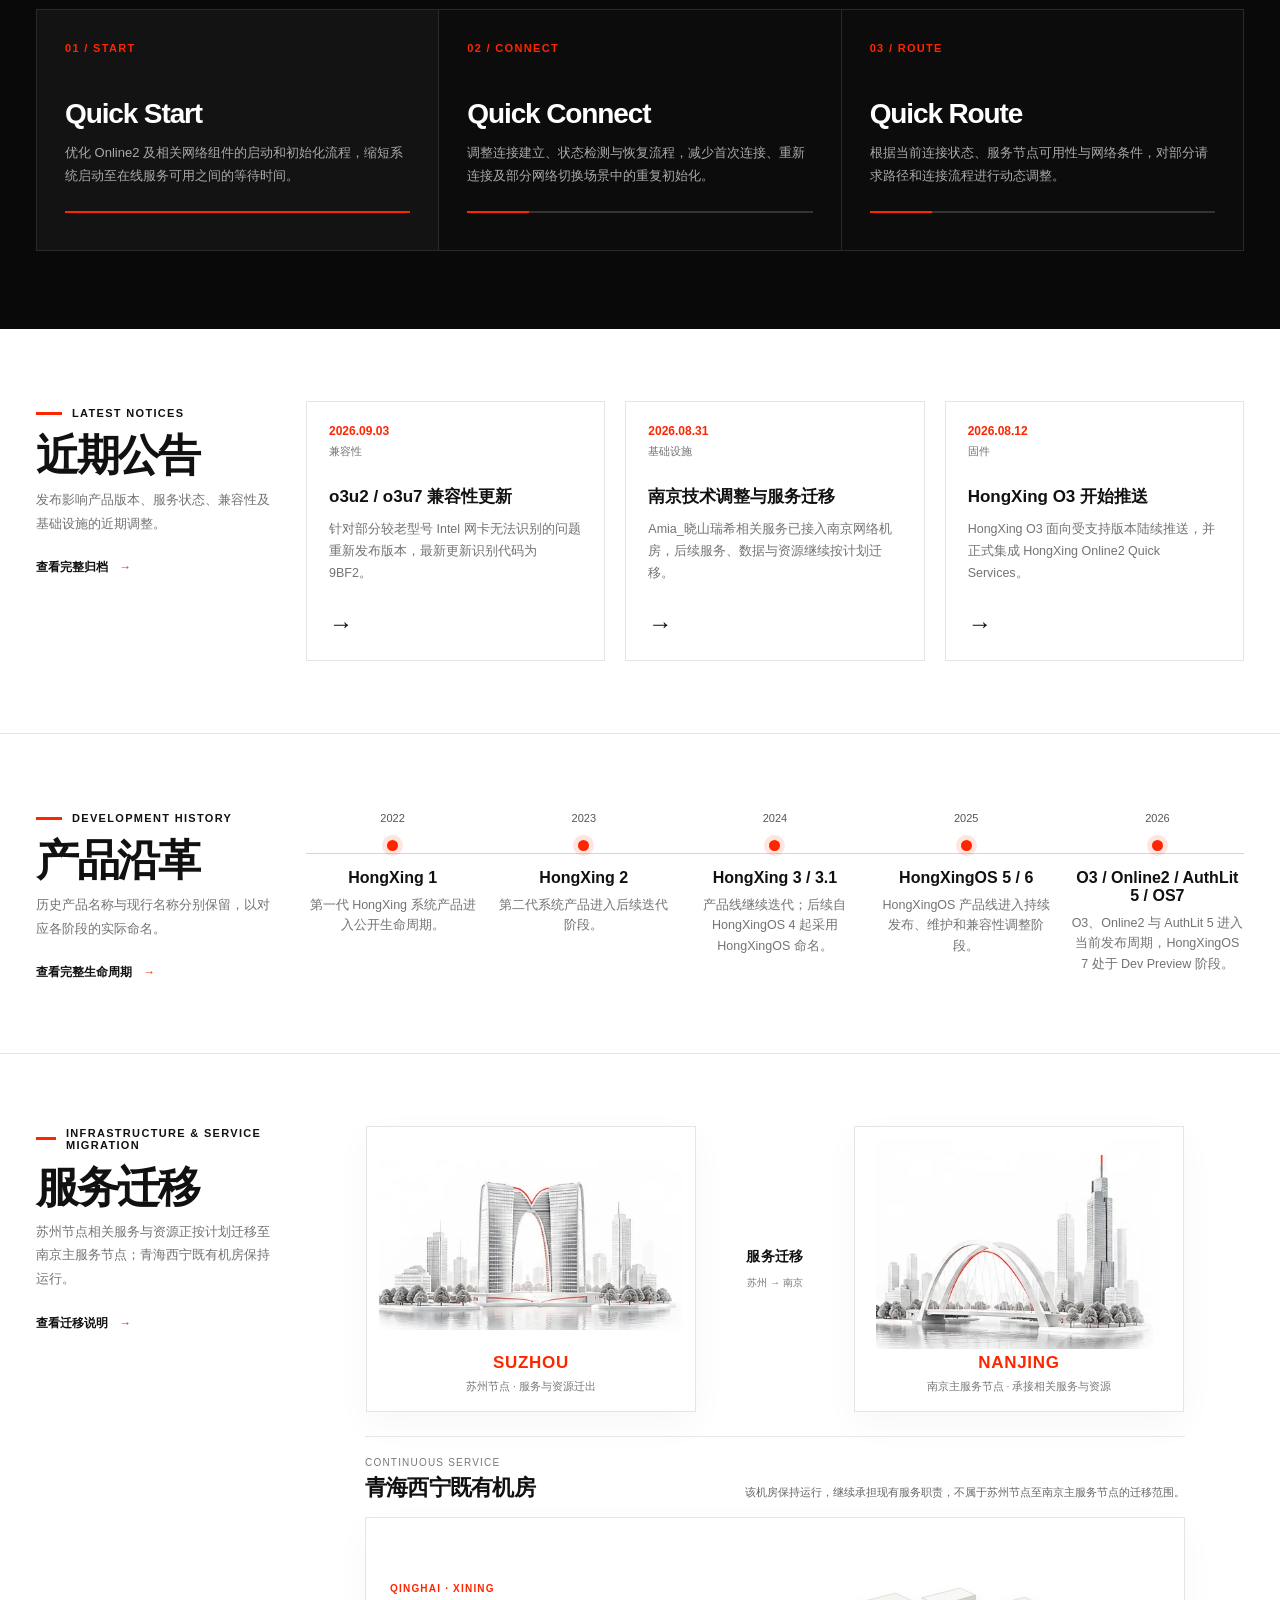
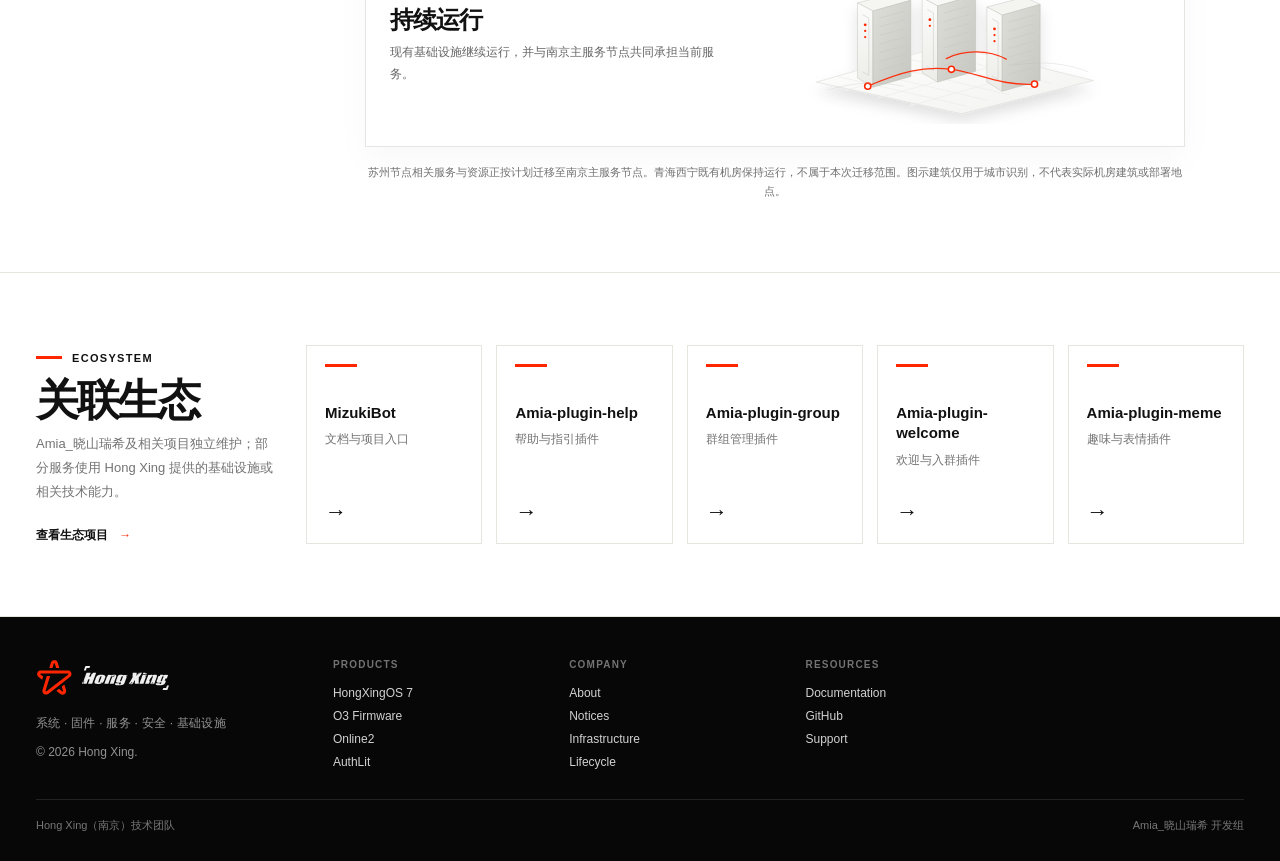
==== commit 23dc34ed: "content: formalize homepage and remove migration animation" ====
--- a/index.html
+++ b/index.html
@@ -1 +1 @@
-<!doctype html><html lang="zh-CN"><head><meta charset="utf-8"><meta name="viewport" content="width=device-width,initial-scale=1,viewport-fit=cover"><meta name="theme-color" content="#ffffff"><title>Hong Xing</title><meta name="description" content="Hong Xing 系统、固件、在线服务、身份认证与基础设施"><link rel="stylesheet" href="assets/css/site-final.css?v=20260906-2"><link rel="stylesheet" href="assets/css/content-formal.css?v=20260906-2"></head><body data-page="home"><header class="site-header"><div class="wrap nav"><a class="brand" href="index.html" aria-label="Hong Xing 首页"><img class="brand-mark" src="assets/img/hongxing-mark-exact.svg" alt=""><img class="brand-word" src="assets/img/hongxing-wordmark-exact.svg" alt="Hong Xing"></a><nav class="nav-links" aria-label="主导航"><a class="active" href="index.html">HOME</a><a href="projects.html">PROJECTS</a><a href="updates.html">NEWS</a><a href="ecosystem.html">ECOSYSTEM</a><a href="about.html">ABOUT</a><a href="support.html">CONTACT</a></nav><button class="menu-btn" aria-label="打开菜单" aria-expanded="false"><span></span><span></span><span></span></button></div><nav class="mobile-nav" aria-label="移动端导航"><a href="index.html">HOME</a><a href="projects.html">PROJECTS</a><a href="updates.html">NEWS</a><a href="ecosystem.html">ECOSYSTEM</a><a href="about.html">ABOUT</a><a href="support.html">CONTACT</a></nav></header><main><section class="hero"><div class="wrap hero-grid"><div class="hero-visual reveal"><div class="mark-stage" data-mark-stage><div class="mark-layer" style="transform:translate3d(0,0,0);opacity:1"><img src="assets/img/hongxing-mark-exact.svg" alt=""></div><div class="mark-layer" style="transform:translate3d(1px,1px,-2px);opacity:.95"><img src="assets/img/hongxing-mark-exact.svg" alt=""></div><div class="mark-layer" style="transform:translate3d(2px,2px,-4px);opacity:.9"><img src="assets/img/hongxing-mark-exact.svg" alt=""></div><div class="mark-layer" style="transform:translate3d(3px,3px,-6px);opacity:.84"><img src="assets/img/hongxing-mark-exact.svg" alt=""></div><div class="mark-layer" style="transform:translate3d(4px,4px,-8px);opacity:.78"><img src="assets/img/hongxing-mark-exact.svg" alt=""></div><div class="mark-layer" style="transform:translate3d(5px,5px,-10px);opacity:.72"><img src="assets/img/hongxing-mark-exact.svg" alt=""></div></div><div class="mark-shadow"></div></div><div class="hero-copy reveal"><img class="hero-wordmark" src="assets/img/hongxing-wordmark-exact.svg" alt="Hong Xing"><h1>系统、服务与基础设施的长期维护</h1><p class="formal-lead">Hong Xing 自第一代 HongXing 产品起持续维护系统、固件、在线服务、身份认证与相关基础设施。本站用于发布当前产品状态、生命周期、技术公告及基础设施调整，并保留不同阶段的历史记录。</p><div class="hero-en">SYSTEM · FIRMWARE · SERVICE · SECURITY</div><div class="actions"><a class="primary" href="projects.html">项目与产品 <span>→</span></a><a class="text-link" href="updates.html">公告归档 <span>→</span></a></div></div><svg class="wave" viewBox="0 0 1440 220" preserveAspectRatio="none" aria-hidden="true"><path d="M0 144 C120 100 250 100 360 140 C470 180 590 180 720 140 C850 100 970 100 1080 138 C1190 176 1310 176 1440 132"/><path d="M0 164 C140 126 250 126 364 160 C478 194 584 194 722 156 C860 118 980 118 1092 154 C1204 190 1306 190 1440 150"/><path d="M0 184 C134 156 254 156 370 182 C486 208 594 208 720 178 C846 148 970 148 1088 178 C1206 208 1314 208 1440 176"/></svg></div></section><section class="entry-strip"><div class="wrap entry-grid"><a class="entry reveal" href="https://github.com/HX-Wrdzgzs" target="_blank" rel="noreferrer"><span class="entry-icon">⌘</span><div><small>HX-Wrdzgzs</small><strong>个人项目与公开仓库</strong></div><b>→</b></a><a class="entry reveal" href="https://github.com/Amia-Mizuki-Dev-Team" target="_blank" rel="noreferrer"><span class="entry-icon">◎</span><div><small>Amia Mizuki Dev Team</small><strong>开发组织与关联项目</strong></div><b>→</b></a><a class="entry reveal" href="https://help.mizuki.top/" target="_blank" rel="noreferrer"><span class="entry-icon">▤</span><div><small>公开文档与服务状态</small><strong>help.mizuki.top</strong></div><b>→</b></a></div></section><section class="section"><div class="wrap section-grid"><div class="side reveal"><span class="kicker">Core Systems</span><h2>核心体系</h2><p>系统、固件、在线服务与身份认证分别维护，通过版本、接口与服务依赖形成协同。</p><a class="text-link" href="projects.html">查看项目总览 <span>→</span></a></div><div class="project-grid formal-projects"><article class="project-card reveal"><div class="project-art"><img src="assets/img/product-hongxingos.svg" alt="HongXingOS"></div><h3>HongXingOS</h3><strong>操作系统与设备软件</strong><p>产品线由 HongXing 1、2、3、3.1 延续；自 HongXingOS 4 起采用 HongXingOS 命名。</p><a class="text-link" href="hongxingos7.html" style="margin-top:auto;padding-top:18px">HongXingOS 7 Dev Preview <span>→</span></a></article><article class="project-card reveal"><div class="project-art"><img src="assets/img/product-o3.svg" alt="HongXing O3 Firmware"></div><h3>HongXing O3 Firmware</h3><strong>固件与底层服务调度</strong><p>优化启动流程、服务依赖、最小预加载、安全响应与兼容性，并集成 Online2 Quick Services。</p><div class="arrow">→</div></article><article class="project-card reveal"><div class="project-art"><img src="assets/img/product-online2.svg" alt="HongXing Online 2"></div><h3>HongXing Online 2</h3><strong>在线服务与连接调度</strong><p>负责在线服务初始化、状态检测、连接恢复及部分服务请求路径调度。</p><div class="arrow">→</div></article><article class="project-card reveal"><div class="project-art"><img src="assets/img/product-authlit.svg" alt="HongXing AuthLit"></div><h3>HongXing AuthLit</h3><strong>身份认证与安全体系</strong><p>覆盖认证、权限、终端管理、操作日志、异常响应、主动干预与远程管理能力。</p><div class="arrow">→</div></article></div></div></section><section class="quick"><div class="wrap"><div class="quick-head reveal"><div><span class="kicker">O3 / ONLINE2</span><h2>Quick Services</h2></div><p class="quick-lead">HongXing O3 正式集成 Online2 Quick Services，将启动、连接恢复与请求路径调度拆分为三项独立能力。该机制仅优化 Hong Xing 服务体系内部流程，不能改变运营商线路、用户物理网络或第三方服务本身的限制。</p></div><div class="quick-grid"><article class="quick-card active reveal"><b>01 / START</b><h3>Quick Start</h3><p>优化 Online2 与相关网络组件的启动及初始化流程，缩短系统启动后等待在线服务可用的时间。</p><div class="bar"><i></i></div></article><article class="quick-card reveal"><b>02 / CONNECT</b><h3>Quick Connect</h3><p>重新整理连接建立、状态检测与恢复流程，减少首次连接、重新连接及网络切换中的重复初始化。</p><div class="bar"><i></i></div></article><article class="quick-card reveal"><b>03 / ROUTE</b><h3>Quick Route</h3><p>根据连接状态、服务节点可用性与网络条件，对部分请求路径及连接流程进行动态调整。</p><div class="bar"><i></i></div></article></div></div></section><section class="section"><div class="wrap section-grid"><div class="side reveal"><span class="kicker">Latest Notices</span><h2>近期公告</h2><p>展示当前会影响产品、服务、兼容性与基础设施状态的正式调整。</p><a class="text-link" href="updates.html">查看完整归档 <span>→</span></a></div><div class="news-grid"><article class="news-card reveal"><time>2026.09.03</time><small>兼容性</small><h3>o3u2 / o3u7 兼容性更新</h3><p>部分较老型号 Intel 网卡识别问题完成重新发版，更新识别代码为 9BF2。</p><div class="arrow">→</div></article><article class="news-card reveal"><time>2026.08.31</time><small>基础设施</small><h3>南京技术调整与服务迁移</h3><p>Amia_晓山瑞希相关服务已接入南京网络机房，后续继续迁移服务、数据与资源。</p><div class="arrow">→</div></article><article class="news-card reveal"><time>2026.08.12</time><small>固件</small><h3>HongXing O3 开始推送</h3><p>O3 面向受支持版本陆续推送，并正式集成 HongXing Online2 Quick Services。</p><div class="arrow">→</div></article></div></div></section><section class="section"><div class="wrap section-grid"><div class="side reveal"><span class="kicker">Development History</span><h2>产品沿革</h2><p>历史名称与现行名称分别保留，避免用当前命名覆盖早期产品。</p><a class="text-link" href="lifecycle.html">查看完整生命周期 <span>→</span></a></div><div class="timeline timeline-wide"><article class="time-item reveal"><time>2022</time><div class="dot"></div><h3>HongXing 1</h3><p>第一代 HongXing 系统产品与 Online 1、o1 Firmware 进入公开生命周期。</p></article><article class="time-item reveal"><time>2023</time><div class="dot"></div><h3>HongXing 2</h3><p>第二代系统接替第一代产品，Online 1 进入后续维护阶段。</p></article><article class="time-item reveal"><time>2024</time><div class="dot"></div><h3>HongXing 3 / 3.1 → HongXingOS</h3><p>产品线继续迭代；自 HongXingOS 4 起正式采用 HongXingOS 命名。</p></article><article class="time-item reveal"><time>2025</time><div class="dot"></div><h3>HongXingOS 6</h3><p>OS6 进入发布与维护周期，随后持续进行内核、启动和应用适配修复。</p></article><article class="time-item reveal"><time>2026</time><div class="dot"></div><h3>O3 / Online2 / AuthLit 5 / OS7</h3><p>新一代固件、在线服务与认证体系进入发布阶段，HongXingOS 7 进入 Dev Preview。</p></article></div></div></section><section class="section"><div class="wrap section-grid"><div class="side reveal"><span class="kicker">Infrastructure & Migration</span><h2>基础设施调整</h2><p>2026 年下半年，Hong Xing 逐步结束苏州地区后续发展，将开发、技术、业务与服务资源向南京集中。</p><a class="text-link" href="infrastructure.html">查看迁移说明 <span>→</span></a></div><div><div class="migration-layout"><article class="city-card reveal"><img src="assets/img/suzhou-landmark.svg" alt="苏州"><div class="city-label"><strong>SUZHOU</strong><span>苏州节点 · 原有业务与服务逐步退出</span></div></article><div class="route reveal"><strong>迁移中</strong><div class="route-line"><i></i></div><small>服务 · 数据 · 资源</small></div><article class="city-card reveal"><img src="assets/img/nanjing-landmark.svg" alt="南京"><div class="city-label"><strong>NANJING</strong><span>南京节点 · 主要服务与资源逐步接入</span></div></article></div><p class="infra-note">图中建筑仅用于区分苏州与南京，不对应实际机房建筑、机房地址或最终部署地点。</p></div></div></section><section class="section"><div class="wrap section-grid"><div class="side reveal"><span class="kicker">Ecosystem</span><h2>关联生态</h2><p>Amia_晓山瑞希及相关项目保持独立开发方向，并使用 Hong Xing 提供的部分基础设施与服务能力。</p><a class="text-link" href="ecosystem.html">查看生态项目 <span>→</span></a></div><div class="eco-list"><article class="eco-item reveal"><h3>MizukiBot</h3><p>文档与项目入口</p><span>→</span></article><article class="eco-item reveal"><h3>Amia-plugin-help</h3><p>帮助与指引插件</p><span>→</span></article><article class="eco-item reveal"><h3>Amia-plugin-group</h3><p>群组管理插件</p><span>→</span></article><article class="eco-item reveal"><h3>Amia-plugin-welcome</h3><p>欢迎与入群插件</p><span>→</span></article><article class="eco-item reveal"><h3>Amia-plugin-meme</h3><p>趣味与表情插件</p><span>→</span></article></div></div></section></main><footer class="footer"><div class="wrap"><div class="footer-grid"><div><div class="footer-brand"><img src="assets/img/hongxing-mark-exact.svg" alt=""><img src="assets/img/hongxing-wordmark-exact.svg" alt="Hong Xing"></div><p>系统 · 固件 · 服务 · 安全 · 基础设施</p><p>© 2026 Hong Xing.</p></div><div><h4>Products</h4><a href="hongxingos7.html">HongXingOS 7</a><a href="projects.html">O3 Firmware</a><a href="projects.html">Online2</a><a href="projects.html">AuthLit</a></div><div><h4>Company</h4><a href="about.html">About</a><a href="updates.html">Notices</a><a href="infrastructure.html">Infrastructure</a><a href="lifecycle.html">Lifecycle</a></div><div><h4>Resources</h4><a href="https://help.mizuki.top/" target="_blank" rel="noreferrer">Documentation</a><a href="https://github.com/HX-Wrdzgzs" target="_blank" rel="noreferrer">GitHub</a><a href="support.html">Support</a></div><div><h4>Ecosystem</h4><a href="ecosystem.html">MizukiBot</a><a href="ecosystem.html">Amia Plugins</a><a href="https://help.mizuki.top/status" target="_blank" rel="noreferrer">Service Status</a></div></div><div class="footer-bottom"><span>Hong Xing（南京）技术团队</span><span>Amia_晓山瑞希 开发组</span></div></div></footer><script src="assets/js/site-final.js?v=20260906-2"></script></body></html>+<!doctype html><html lang="zh-CN"><head><meta charset="utf-8"><meta name="viewport" content="width=device-width,initial-scale=1,viewport-fit=cover"><meta name="theme-color" content="#ffffff"><title>Hong Xing</title><meta name="description" content="Hong Xing 系统、固件、在线服务、身份认证与基础设施"><link rel="stylesheet" href="assets/css/site-final.css?v=20260906-9"><link rel="stylesheet" href="assets/css/content-formal.css?v=20260906-9"></head><body data-page="home"><header class="site-header"><div class="wrap nav"><a class="brand" href="index.html" aria-label="Hong Xing 首页"><img class="brand-mark" src="assets/img/hongxing-mark-exact.svg" alt=""><img class="brand-word" src="assets/img/hongxing-wordmark-exact.svg" alt="Hong Xing"></a><nav class="nav-links" aria-label="主导航"><a class="active" href="index.html">HOME</a><a href="projects.html">PROJECTS</a><a href="updates.html">NEWS</a><a href="ecosystem.html">ECOSYSTEM</a><a href="about.html">ABOUT</a><a href="support.html">CONTACT</a></nav><button class="menu-btn" aria-label="打开菜单" aria-expanded="false"><span></span><span></span><span></span></button></div><nav class="mobile-nav" aria-label="移动端导航"><a href="index.html">HOME</a><a href="projects.html">PROJECTS</a><a href="updates.html">NEWS</a><a href="ecosystem.html">ECOSYSTEM</a><a href="about.html">ABOUT</a><a href="support.html">CONTACT</a></nav></header><main><section class="hero"><div class="wrap hero-grid"><div class="hero-visual reveal"><div class="mark-stage" data-mark-stage><div class="mark-layer" style="transform:translate3d(0,0,0);opacity:1"><img src="assets/img/hongxing-mark-exact.svg" alt=""></div><div class="mark-layer" style="transform:translate3d(1px,1px,-2px);opacity:.95"><img src="assets/img/hongxing-mark-exact.svg" alt=""></div><div class="mark-layer" style="transform:translate3d(2px,2px,-4px);opacity:.9"><img src="assets/img/hongxing-mark-exact.svg" alt=""></div><div class="mark-layer" style="transform:translate3d(3px,3px,-6px);opacity:.84"><img src="assets/img/hongxing-mark-exact.svg" alt=""></div><div class="mark-layer" style="transform:translate3d(4px,4px,-8px);opacity:.78"><img src="assets/img/hongxing-mark-exact.svg" alt=""></div></div><div class="mark-shadow"></div></div><div class="hero-copy reveal"><img class="hero-wordmark" src="assets/img/hongxing-wordmark-exact.svg" alt="Hong Xing"><h1>系统、服务与基础设施</h1><p class="formal-lead">Hong Xing 当前产品与服务体系涵盖 HongXing / HongXingOS、固件、HongXing Online、AuthLit 以及相关基础设施。本站用于发布版本状态、技术公告、兼容性说明、生命周期安排及基础设施调整。</p><div class="hero-en">SYSTEM · FIRMWARE · ONLINE SERVICE · AUTHENTICATION</div><div class="actions"><a class="primary" href="projects.html">查看产品体系 <span>→</span></a><a class="text-link" href="updates.html">查看公告归档 <span>→</span></a></div></div><svg class="wave" viewBox="0 0 1440 220" preserveAspectRatio="none" aria-hidden="true"><path d="M0 144 C120 100 250 100 360 140 C470 180 590 180 720 140 C850 100 970 100 1080 138 C1190 176 1310 176 1440 132"/><path d="M0 164 C140 126 250 126 364 160 C478 194 584 194 722 156 C860 118 980 118 1092 154 C1204 190 1306 190 1440 150"/></svg></div></section><section class="section"><div class="wrap section-grid"><div class="side reveal"><span class="kicker">Core Systems</span><h2>核心体系</h2><p>各产品线按独立版本与生命周期维护，并通过既定接口、服务依赖及兼容性策略完成协同。</p><a class="text-link" href="projects.html">查看产品总览 <span>→</span></a></div><div class="project-grid formal-projects"><article class="project-card reveal"><div class="project-art"><img src="assets/img/product-hongxingos.svg" alt="HongXingOS"></div><h3>HongXingOS</h3><strong>操作系统与设备软件</strong><p>产品线由 HongXing 1、HongXing 2、HongXing 3、HongXing 3.1 延续；自 HongXingOS 4 起采用 HongXingOS 命名。</p><a class="text-link" href="hongxingos7.html" style="margin-top:auto;padding-top:18px">HongXingOS 7 Dev Preview <span>→</span></a></article><article class="project-card reveal"><div class="project-art"><img src="assets/img/product-o3.svg" alt="HongXing O3 Firmware"></div><h3>HongXing O3 Firmware</h3><strong>固件与底层服务调度</strong><p>负责启动流程、服务依赖、最小预加载、安全响应及兼容性相关调整，并集成 Online2 Quick Services。</p><div class="arrow">→</div></article><article class="project-card reveal"><div class="project-art"><img src="assets/img/product-online2.svg" alt="HongXing Online 2"></div><h3>HongXing Online 2</h3><strong>在线服务与连接调度</strong><p>负责在线服务初始化、连接状态检测、连接恢复及部分服务请求路径调度。</p><div class="arrow">→</div></article><article class="project-card reveal"><div class="project-art"><img src="assets/img/product-authlit.svg" alt="HongXing AuthLit"></div><h3>HongXing AuthLit</h3><strong>身份认证与安全服务</strong><p>覆盖身份认证、权限管理、终端管理、操作日志、异常响应、主动干预及远程管理等能力。</p><div class="arrow">→</div></article></div></div></section><section class="quick"><div class="wrap"><div class="quick-head reveal"><div><span class="kicker">O3 / ONLINE2</span><h2>Quick Services</h2></div><p class="quick-lead">HongXing O3 集成 HongXing Online2 Quick Services，由 Quick Start、Quick Connect 与 Quick Route 三部分组成。相关机制用于优化 Hong Xing 服务体系内部的启动、连接恢复与请求调度流程，不改变运营商线路、用户本地网络或第三方服务本身的网络条件。</p></div><div class="quick-grid"><article class="quick-card active reveal"><b>01 / START</b><h3>Quick Start</h3><p>优化 Online2 及相关网络组件的启动和初始化流程，缩短系统启动至在线服务可用之间的等待时间。</p><div class="bar"><i></i></div></article><article class="quick-card reveal"><b>02 / CONNECT</b><h3>Quick Connect</h3><p>调整连接建立、状态检测与恢复流程，减少首次连接、重新连接及部分网络切换场景中的重复初始化。</p><div class="bar"><i></i></div></article><article class="quick-card reveal"><b>03 / ROUTE</b><h3>Quick Route</h3><p>根据当前连接状态、服务节点可用性与网络条件，对部分请求路径和连接流程进行动态调整。</p><div class="bar"><i></i></div></article></div></div></section><section class="section"><div class="wrap section-grid"><div class="side reveal"><span class="kicker">Latest Notices</span><h2>近期公告</h2><p>发布影响产品版本、服务状态、兼容性及基础设施的近期调整。</p><a class="text-link" href="updates.html">查看完整归档 <span>→</span></a></div><div class="news-grid"><article class="news-card reveal"><time>2026.09.03</time><small>兼容性</small><h3>o3u2 / o3u7 兼容性更新</h3><p>针对部分较老型号 Intel 网卡无法识别的问题重新发布版本，最新更新识别代码为 9BF2。</p><div class="arrow">→</div></article><article class="news-card reveal"><time>2026.08.31</time><small>基础设施</small><h3>南京技术调整与服务迁移</h3><p>Amia_晓山瑞希相关服务已接入南京网络机房，后续服务、数据与资源继续按计划迁移。</p><div class="arrow">→</div></article><article class="news-card reveal"><time>2026.08.12</time><small>固件</small><h3>HongXing O3 开始推送</h3><p>HongXing O3 面向受支持版本陆续推送，并正式集成 HongXing Online2 Quick Services。</p><div class="arrow">→</div></article></div></div></section><section class="section"><div class="wrap section-grid"><div class="side reveal"><span class="kicker">Development History</span><h2>产品沿革</h2><p>历史产品名称与现行名称分别保留，以对应各阶段的实际命名。</p><a class="text-link" href="lifecycle.html">查看完整生命周期 <span>→</span></a></div><div class="timeline timeline-wide"><article class="time-item reveal"><time>2022</time><div class="dot"></div><h3>HongXing 1</h3><p>第一代 HongXing 系统产品进入公开生命周期。</p></article><article class="time-item reveal"><time>2023</time><div class="dot"></div><h3>HongXing 2</h3><p>第二代系统产品进入后续迭代阶段。</p></article><article class="time-item reveal"><time>2024</time><div class="dot"></div><h3>HongXing 3 / 3.1</h3><p>产品线继续迭代；后续自 HongXingOS 4 起采用 HongXingOS 命名。</p></article><article class="time-item reveal"><time>2025</time><div class="dot"></div><h3>HongXingOS 5 / 6</h3><p>HongXingOS 产品线进入持续发布、维护和兼容性调整阶段。</p></article><article class="time-item reveal"><time>2026</time><div class="dot"></div><h3>O3 / Online2 / AuthLit 5 / OS7</h3><p>O3、Online2 与 AuthLit 5 进入当前发布周期，HongXingOS 7 处于 Dev Preview 阶段。</p></article></div></div></section><section class="section"><div class="wrap section-grid"><div class="side reveal"><span class="kicker">Infrastructure & Service Migration</span><h2>服务迁移</h2><p>苏州节点相关服务与资源正按计划迁移至南京主服务节点；青海西宁既有机房保持运行。</p><a class="text-link" href="infrastructure.html">查看迁移说明 <span>→</span></a></div><div><div class="migration-layout"><article class="city-card reveal"><img src="assets/img/suzhou-landmark.webp?v=20260906-9" alt="苏州城市识别图"><div class="city-label"><strong>SUZHOU</strong><span>苏州节点 · 服务与资源迁出</span></div></article><div class="route reveal"><strong>服务迁移</strong><small>苏州 → 南京</small></div><article class="city-card reveal"><img src="assets/img/nanjing-landmark.webp?v=20260906-9" alt="南京城市识别图"><div class="city-label"><strong>NANJING</strong><span>南京主服务节点 · 承接相关服务与资源</span></div></article></div><section class="hx-continuous-service reveal"><div class="hx-continuous-head"><div><small>CONTINUOUS SERVICE</small><h3>青海西宁既有机房</h3></div><p>该机房保持运行，继续承担现有服务职责，不属于苏州节点至南京主服务节点的迁移范围。</p></div><article class="hx-xining-card"><div class="hx-xining-copy"><span class="eyebrow">QINGHAI · XINING</span><h4>持续运行</h4><p>现有基础设施继续运行，并与南京主服务节点共同承担当前服务。</p></div><div class="hx-xining-model"><img src="assets/img/xining-datacenter.svg?v=20260906-9" alt="青海西宁既有机房基础设施模型"></div></article></section><p class="infra-note">苏州节点相关服务与资源正按计划迁移至南京主服务节点。青海西宁既有机房保持运行，不属于本次迁移范围。图示建筑仅用于城市识别，不代表实际机房建筑或部署地点。</p></div></div></section><section class="section"><div class="wrap section-grid"><div class="side reveal"><span class="kicker">Ecosystem</span><h2>关联生态</h2><p>Amia_晓山瑞希及相关项目独立维护；部分服务使用 Hong Xing 提供的基础设施或相关技术能力。</p><a class="text-link" href="ecosystem.html">查看生态项目 <span>→</span></a></div><div class="eco-list"><article class="eco-item reveal"><h3>MizukiBot</h3><p>文档与项目入口</p><span>→</span></article><article class="eco-item reveal"><h3>Amia-plugin-help</h3><p>帮助与指引插件</p><span>→</span></article><article class="eco-item reveal"><h3>Amia-plugin-group</h3><p>群组管理插件</p><span>→</span></article><article class="eco-item reveal"><h3>Amia-plugin-welcome</h3><p>欢迎与入群插件</p><span>→</span></article><article class="eco-item reveal"><h3>Amia-plugin-meme</h3><p>趣味与表情插件</p><span>→</span></article></div></div></section></main><footer class="footer"><div class="wrap"><div class="footer-grid"><div><div class="footer-brand"><img src="assets/img/hongxing-mark-exact.svg" alt=""><img src="assets/img/hongxing-wordmark-exact.svg" alt="Hong Xing"></div><p>系统 · 固件 · 服务 · 安全 · 基础设施</p><p>© 2026 Hong Xing.</p></div><div><h4>Products</h4><a href="hongxingos7.html">HongXingOS 7</a><a href="projects.html">O3 Firmware</a><a href="projects.html">Online2</a><a href="projects.html">AuthLit</a></div><div><h4>Company</h4><a href="about.html">About</a><a href="updates.html">Notices</a><a href="infrastructure.html">Infrastructure</a><a href="lifecycle.html">Lifecycle</a></div><div><h4>Resources</h4><a href="https://help.mizuki.top/" target="_blank" rel="noreferrer">Documentation</a><a href="https://github.com/HX-Wrdzgzs" target="_blank" rel="noreferrer">GitHub</a><a href="support.html">Support</a></div></div><div class="footer-bottom"><span>Hong Xing（南京）技术团队</span><span>Amia_晓山瑞希 开发组</span></div></div></footer><script src="assets/js/site-final.js?v=20260906-9"></script></body></html>
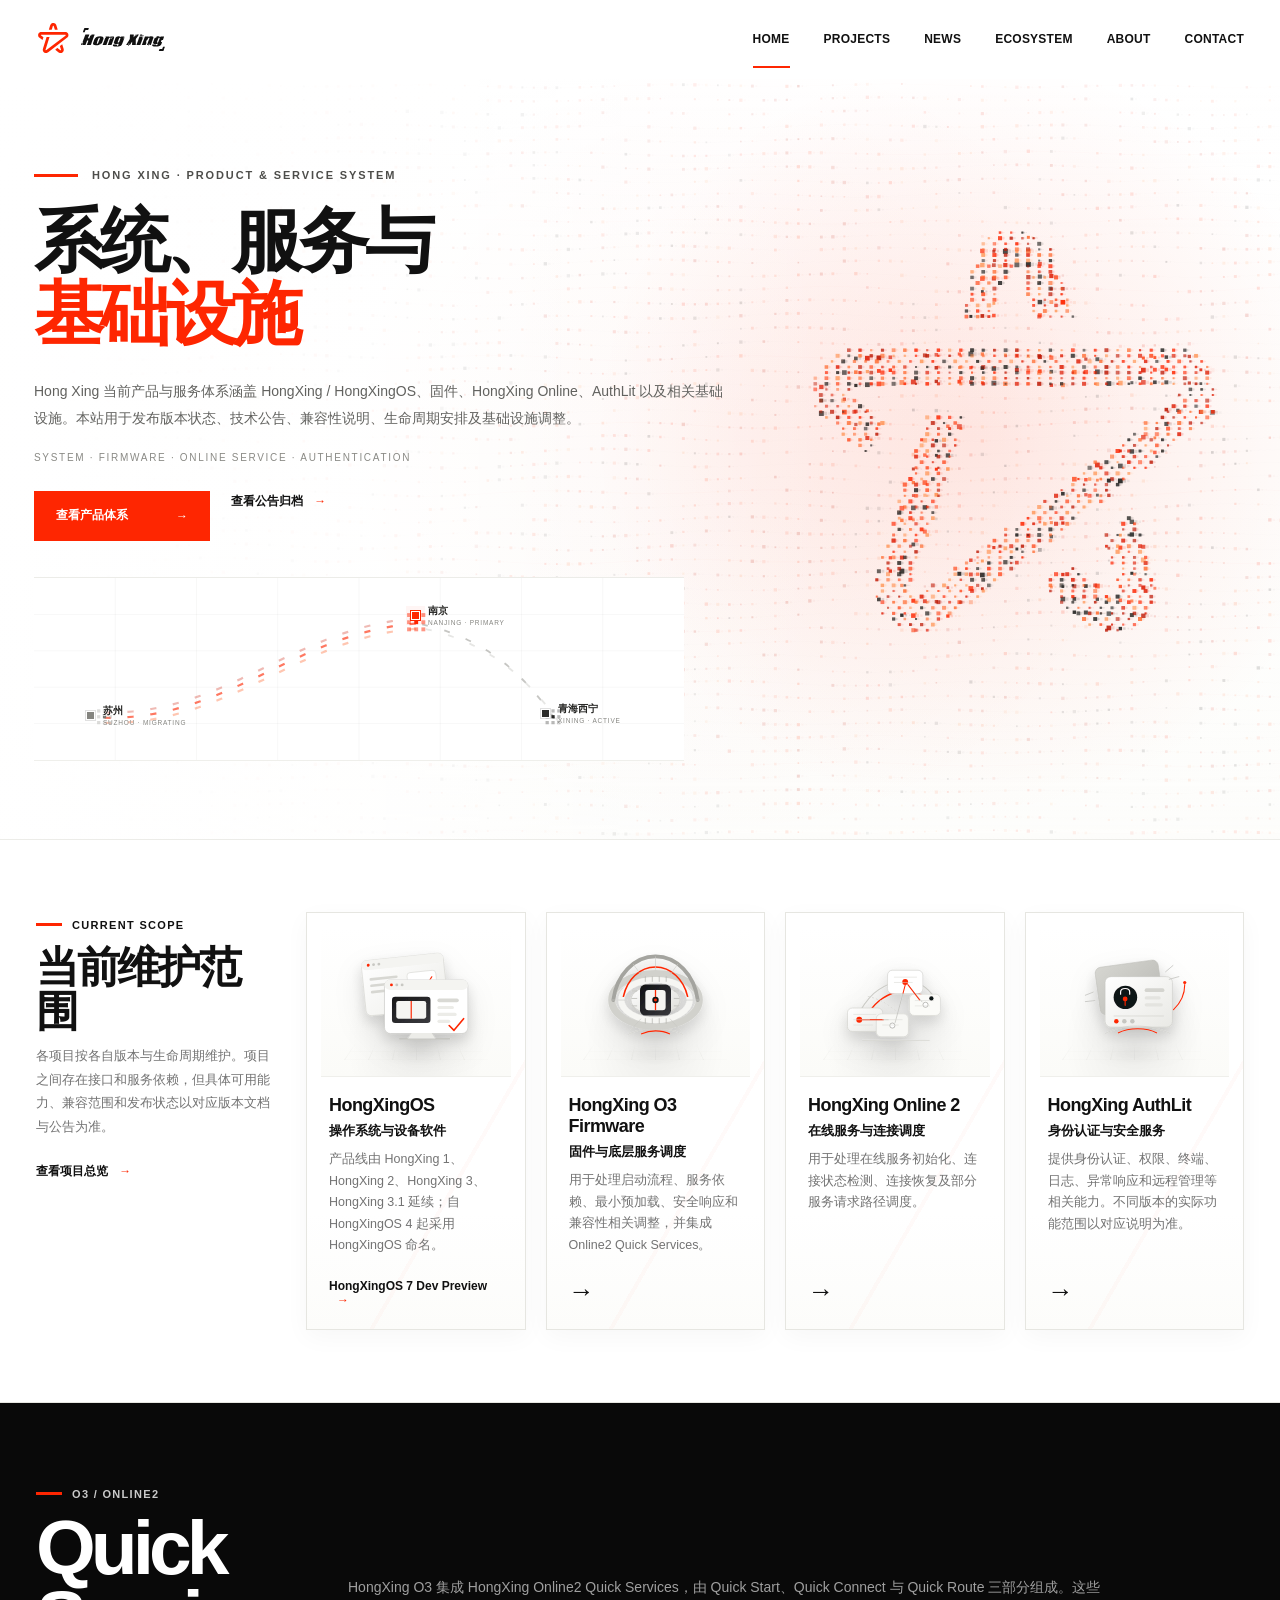
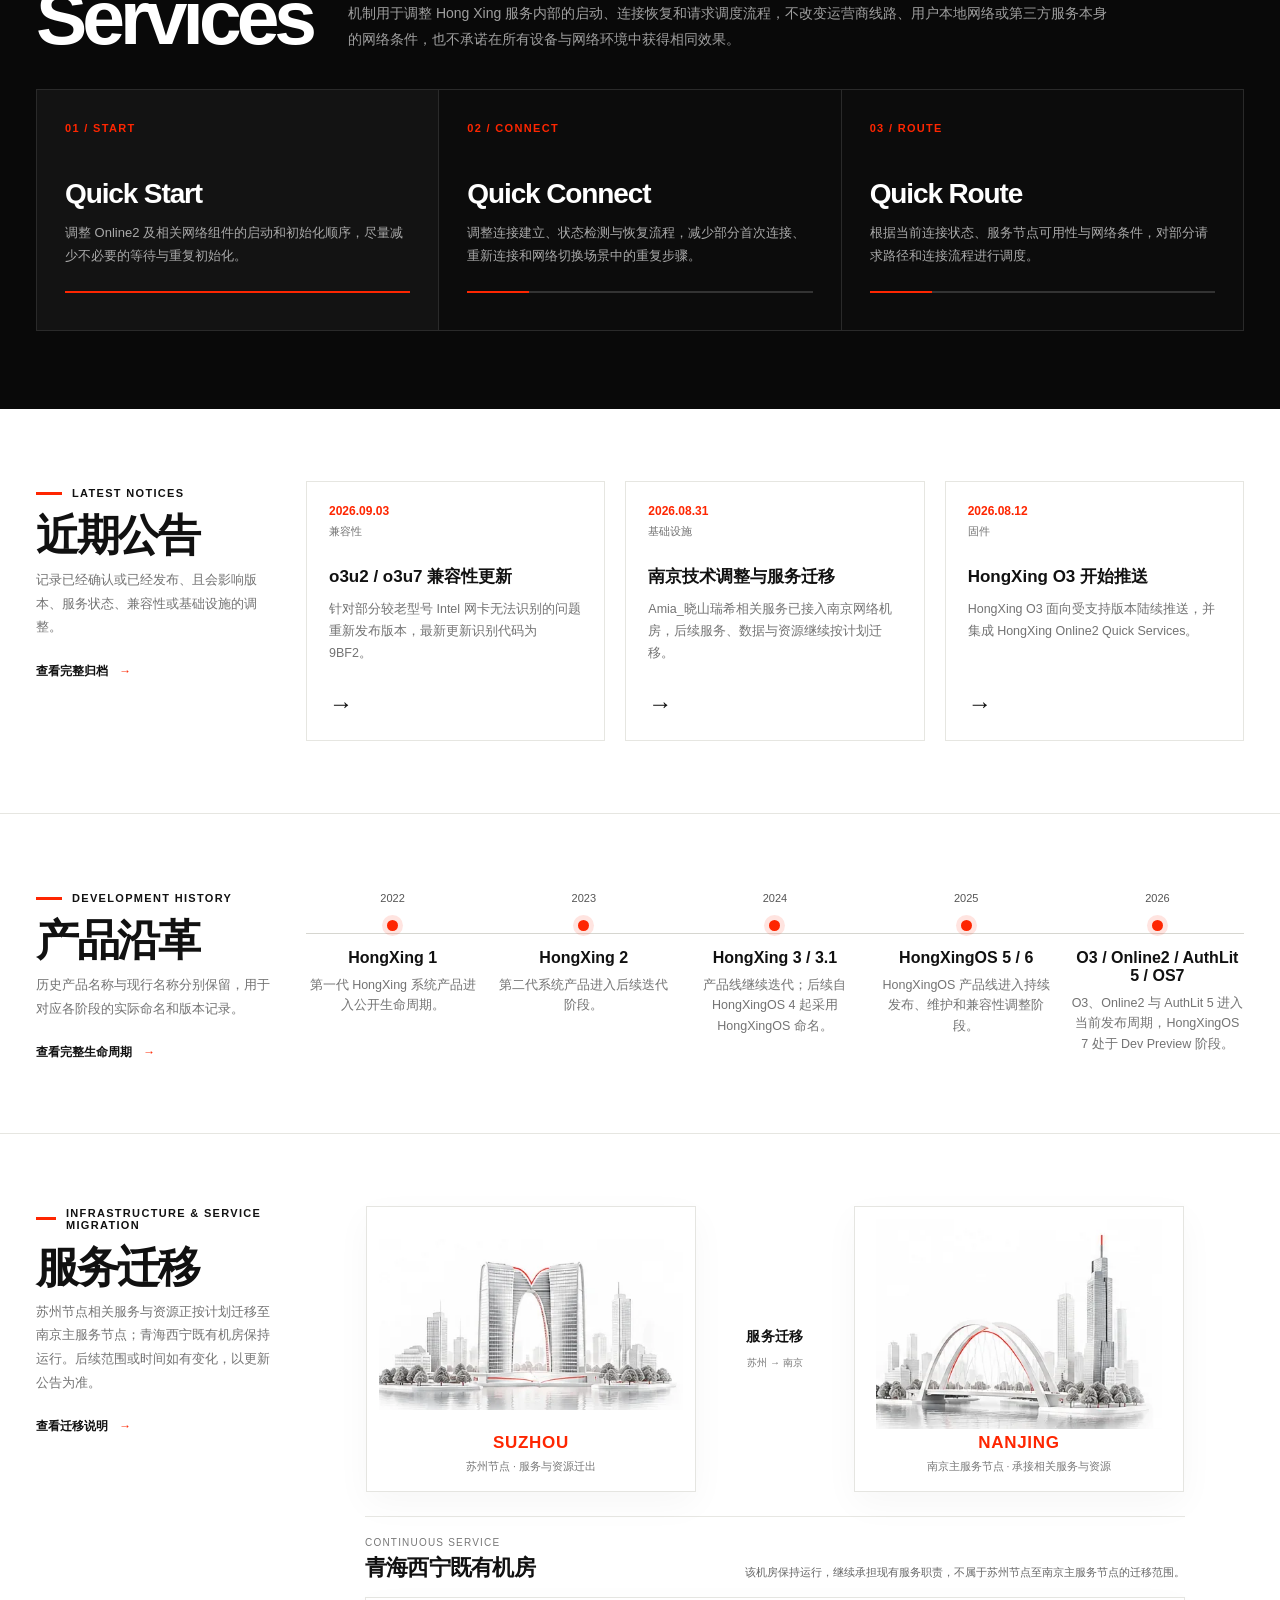
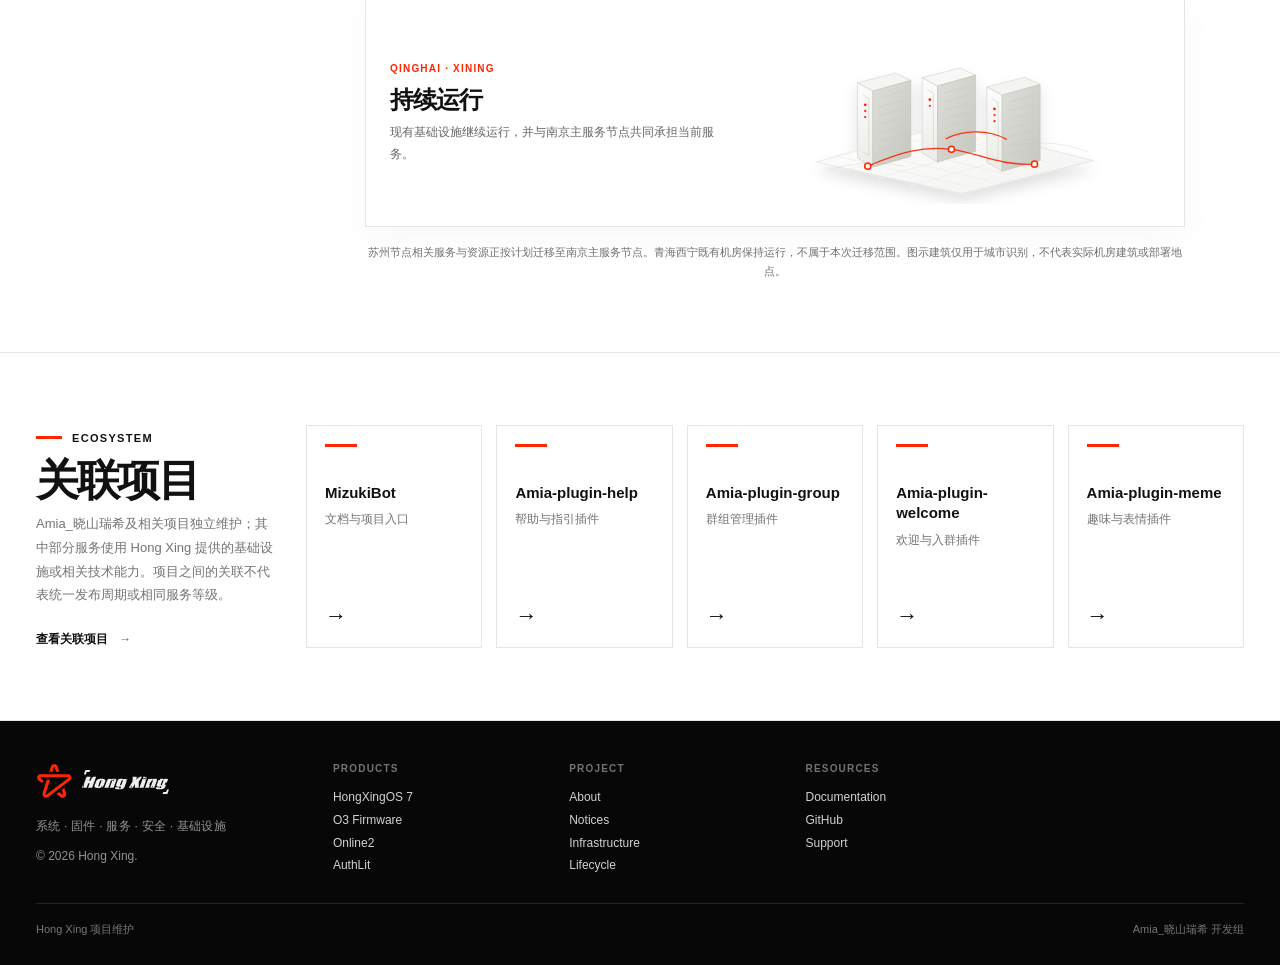
==== commit 094dd955: "docs: refine site copy and status wording" ====
--- a/index.html
+++ b/index.html
@@ -1 +1,26 @@
-<!doctype html><html lang="zh-CN"><head><meta charset="utf-8"><meta name="viewport" content="width=device-width,initial-scale=1,viewport-fit=cover"><meta name="theme-color" content="#ffffff"><title>Hong Xing</title><meta name="description" content="Hong Xing 系统、固件、在线服务、身份认证与基础设施"><link rel="stylesheet" href="assets/css/site-final.css?v=20260906-9"><link rel="stylesheet" href="assets/css/content-formal.css?v=20260906-9"></head><body data-page="home"><header class="site-header"><div class="wrap nav"><a class="brand" href="index.html" aria-label="Hong Xing 首页"><img class="brand-mark" src="assets/img/hongxing-mark-exact.svg" alt=""><img class="brand-word" src="assets/img/hongxing-wordmark-exact.svg" alt="Hong Xing"></a><nav class="nav-links" aria-label="主导航"><a class="active" href="index.html">HOME</a><a href="projects.html">PROJECTS</a><a href="updates.html">NEWS</a><a href="ecosystem.html">ECOSYSTEM</a><a href="about.html">ABOUT</a><a href="support.html">CONTACT</a></nav><button class="menu-btn" aria-label="打开菜单" aria-expanded="false"><span></span><span></span><span></span></button></div><nav class="mobile-nav" aria-label="移动端导航"><a href="index.html">HOME</a><a href="projects.html">PROJECTS</a><a href="updates.html">NEWS</a><a href="ecosystem.html">ECOSYSTEM</a><a href="about.html">ABOUT</a><a href="support.html">CONTACT</a></nav></header><main><section class="hero"><div class="wrap hero-grid"><div class="hero-visual reveal"><div class="mark-stage" data-mark-stage><div class="mark-layer" style="transform:translate3d(0,0,0);opacity:1"><img src="assets/img/hongxing-mark-exact.svg" alt=""></div><div class="mark-layer" style="transform:translate3d(1px,1px,-2px);opacity:.95"><img src="assets/img/hongxing-mark-exact.svg" alt=""></div><div class="mark-layer" style="transform:translate3d(2px,2px,-4px);opacity:.9"><img src="assets/img/hongxing-mark-exact.svg" alt=""></div><div class="mark-layer" style="transform:translate3d(3px,3px,-6px);opacity:.84"><img src="assets/img/hongxing-mark-exact.svg" alt=""></div><div class="mark-layer" style="transform:translate3d(4px,4px,-8px);opacity:.78"><img src="assets/img/hongxing-mark-exact.svg" alt=""></div></div><div class="mark-shadow"></div></div><div class="hero-copy reveal"><img class="hero-wordmark" src="assets/img/hongxing-wordmark-exact.svg" alt="Hong Xing"><h1>系统、服务与基础设施</h1><p class="formal-lead">Hong Xing 当前产品与服务体系涵盖 HongXing / HongXingOS、固件、HongXing Online、AuthLit 以及相关基础设施。本站用于发布版本状态、技术公告、兼容性说明、生命周期安排及基础设施调整。</p><div class="hero-en">SYSTEM · FIRMWARE · ONLINE SERVICE · AUTHENTICATION</div><div class="actions"><a class="primary" href="projects.html">查看产品体系 <span>→</span></a><a class="text-link" href="updates.html">查看公告归档 <span>→</span></a></div></div><svg class="wave" viewBox="0 0 1440 220" preserveAspectRatio="none" aria-hidden="true"><path d="M0 144 C120 100 250 100 360 140 C470 180 590 180 720 140 C850 100 970 100 1080 138 C1190 176 1310 176 1440 132"/><path d="M0 164 C140 126 250 126 364 160 C478 194 584 194 722 156 C860 118 980 118 1092 154 C1204 190 1306 190 1440 150"/></svg></div></section><section class="section"><div class="wrap section-grid"><div class="side reveal"><span class="kicker">Core Systems</span><h2>核心体系</h2><p>各产品线按独立版本与生命周期维护，并通过既定接口、服务依赖及兼容性策略完成协同。</p><a class="text-link" href="projects.html">查看产品总览 <span>→</span></a></div><div class="project-grid formal-projects"><article class="project-card reveal"><div class="project-art"><img src="assets/img/product-hongxingos.svg" alt="HongXingOS"></div><h3>HongXingOS</h3><strong>操作系统与设备软件</strong><p>产品线由 HongXing 1、HongXing 2、HongXing 3、HongXing 3.1 延续；自 HongXingOS 4 起采用 HongXingOS 命名。</p><a class="text-link" href="hongxingos7.html" style="margin-top:auto;padding-top:18px">HongXingOS 7 Dev Preview <span>→</span></a></article><article class="project-card reveal"><div class="project-art"><img src="assets/img/product-o3.svg" alt="HongXing O3 Firmware"></div><h3>HongXing O3 Firmware</h3><strong>固件与底层服务调度</strong><p>负责启动流程、服务依赖、最小预加载、安全响应及兼容性相关调整，并集成 Online2 Quick Services。</p><div class="arrow">→</div></article><article class="project-card reveal"><div class="project-art"><img src="assets/img/product-online2.svg" alt="HongXing Online 2"></div><h3>HongXing Online 2</h3><strong>在线服务与连接调度</strong><p>负责在线服务初始化、连接状态检测、连接恢复及部分服务请求路径调度。</p><div class="arrow">→</div></article><article class="project-card reveal"><div class="project-art"><img src="assets/img/product-authlit.svg" alt="HongXing AuthLit"></div><h3>HongXing AuthLit</h3><strong>身份认证与安全服务</strong><p>覆盖身份认证、权限管理、终端管理、操作日志、异常响应、主动干预及远程管理等能力。</p><div class="arrow">→</div></article></div></div></section><section class="quick"><div class="wrap"><div class="quick-head reveal"><div><span class="kicker">O3 / ONLINE2</span><h2>Quick Services</h2></div><p class="quick-lead">HongXing O3 集成 HongXing Online2 Quick Services，由 Quick Start、Quick Connect 与 Quick Route 三部分组成。相关机制用于优化 Hong Xing 服务体系内部的启动、连接恢复与请求调度流程，不改变运营商线路、用户本地网络或第三方服务本身的网络条件。</p></div><div class="quick-grid"><article class="quick-card active reveal"><b>01 / START</b><h3>Quick Start</h3><p>优化 Online2 及相关网络组件的启动和初始化流程，缩短系统启动至在线服务可用之间的等待时间。</p><div class="bar"><i></i></div></article><article class="quick-card reveal"><b>02 / CONNECT</b><h3>Quick Connect</h3><p>调整连接建立、状态检测与恢复流程，减少首次连接、重新连接及部分网络切换场景中的重复初始化。</p><div class="bar"><i></i></div></article><article class="quick-card reveal"><b>03 / ROUTE</b><h3>Quick Route</h3><p>根据当前连接状态、服务节点可用性与网络条件，对部分请求路径和连接流程进行动态调整。</p><div class="bar"><i></i></div></article></div></div></section><section class="section"><div class="wrap section-grid"><div class="side reveal"><span class="kicker">Latest Notices</span><h2>近期公告</h2><p>发布影响产品版本、服务状态、兼容性及基础设施的近期调整。</p><a class="text-link" href="updates.html">查看完整归档 <span>→</span></a></div><div class="news-grid"><article class="news-card reveal"><time>2026.09.03</time><small>兼容性</small><h3>o3u2 / o3u7 兼容性更新</h3><p>针对部分较老型号 Intel 网卡无法识别的问题重新发布版本，最新更新识别代码为 9BF2。</p><div class="arrow">→</div></article><article class="news-card reveal"><time>2026.08.31</time><small>基础设施</small><h3>南京技术调整与服务迁移</h3><p>Amia_晓山瑞希相关服务已接入南京网络机房，后续服务、数据与资源继续按计划迁移。</p><div class="arrow">→</div></article><article class="news-card reveal"><time>2026.08.12</time><small>固件</small><h3>HongXing O3 开始推送</h3><p>HongXing O3 面向受支持版本陆续推送，并正式集成 HongXing Online2 Quick Services。</p><div class="arrow">→</div></article></div></div></section><section class="section"><div class="wrap section-grid"><div class="side reveal"><span class="kicker">Development History</span><h2>产品沿革</h2><p>历史产品名称与现行名称分别保留，以对应各阶段的实际命名。</p><a class="text-link" href="lifecycle.html">查看完整生命周期 <span>→</span></a></div><div class="timeline timeline-wide"><article class="time-item reveal"><time>2022</time><div class="dot"></div><h3>HongXing 1</h3><p>第一代 HongXing 系统产品进入公开生命周期。</p></article><article class="time-item reveal"><time>2023</time><div class="dot"></div><h3>HongXing 2</h3><p>第二代系统产品进入后续迭代阶段。</p></article><article class="time-item reveal"><time>2024</time><div class="dot"></div><h3>HongXing 3 / 3.1</h3><p>产品线继续迭代；后续自 HongXingOS 4 起采用 HongXingOS 命名。</p></article><article class="time-item reveal"><time>2025</time><div class="dot"></div><h3>HongXingOS 5 / 6</h3><p>HongXingOS 产品线进入持续发布、维护和兼容性调整阶段。</p></article><article class="time-item reveal"><time>2026</time><div class="dot"></div><h3>O3 / Online2 / AuthLit 5 / OS7</h3><p>O3、Online2 与 AuthLit 5 进入当前发布周期，HongXingOS 7 处于 Dev Preview 阶段。</p></article></div></div></section><section class="section"><div class="wrap section-grid"><div class="side reveal"><span class="kicker">Infrastructure & Service Migration</span><h2>服务迁移</h2><p>苏州节点相关服务与资源正按计划迁移至南京主服务节点；青海西宁既有机房保持运行。</p><a class="text-link" href="infrastructure.html">查看迁移说明 <span>→</span></a></div><div><div class="migration-layout"><article class="city-card reveal"><img src="assets/img/suzhou-landmark.webp?v=20260906-9" alt="苏州城市识别图"><div class="city-label"><strong>SUZHOU</strong><span>苏州节点 · 服务与资源迁出</span></div></article><div class="route reveal"><strong>服务迁移</strong><small>苏州 → 南京</small></div><article class="city-card reveal"><img src="assets/img/nanjing-landmark.webp?v=20260906-9" alt="南京城市识别图"><div class="city-label"><strong>NANJING</strong><span>南京主服务节点 · 承接相关服务与资源</span></div></article></div><section class="hx-continuous-service reveal"><div class="hx-continuous-head"><div><small>CONTINUOUS SERVICE</small><h3>青海西宁既有机房</h3></div><p>该机房保持运行，继续承担现有服务职责，不属于苏州节点至南京主服务节点的迁移范围。</p></div><article class="hx-xining-card"><div class="hx-xining-copy"><span class="eyebrow">QINGHAI · XINING</span><h4>持续运行</h4><p>现有基础设施继续运行，并与南京主服务节点共同承担当前服务。</p></div><div class="hx-xining-model"><img src="assets/img/xining-datacenter.svg?v=20260906-9" alt="青海西宁既有机房基础设施模型"></div></article></section><p class="infra-note">苏州节点相关服务与资源正按计划迁移至南京主服务节点。青海西宁既有机房保持运行，不属于本次迁移范围。图示建筑仅用于城市识别，不代表实际机房建筑或部署地点。</p></div></div></section><section class="section"><div class="wrap section-grid"><div class="side reveal"><span class="kicker">Ecosystem</span><h2>关联生态</h2><p>Amia_晓山瑞希及相关项目独立维护；部分服务使用 Hong Xing 提供的基础设施或相关技术能力。</p><a class="text-link" href="ecosystem.html">查看生态项目 <span>→</span></a></div><div class="eco-list"><article class="eco-item reveal"><h3>MizukiBot</h3><p>文档与项目入口</p><span>→</span></article><article class="eco-item reveal"><h3>Amia-plugin-help</h3><p>帮助与指引插件</p><span>→</span></article><article class="eco-item reveal"><h3>Amia-plugin-group</h3><p>群组管理插件</p><span>→</span></article><article class="eco-item reveal"><h3>Amia-plugin-welcome</h3><p>欢迎与入群插件</p><span>→</span></article><article class="eco-item reveal"><h3>Amia-plugin-meme</h3><p>趣味与表情插件</p><span>→</span></article></div></div></section></main><footer class="footer"><div class="wrap"><div class="footer-grid"><div><div class="footer-brand"><img src="assets/img/hongxing-mark-exact.svg" alt=""><img src="assets/img/hongxing-wordmark-exact.svg" alt="Hong Xing"></div><p>系统 · 固件 · 服务 · 安全 · 基础设施</p><p>© 2026 Hong Xing.</p></div><div><h4>Products</h4><a href="hongxingos7.html">HongXingOS 7</a><a href="projects.html">O3 Firmware</a><a href="projects.html">Online2</a><a href="projects.html">AuthLit</a></div><div><h4>Company</h4><a href="about.html">About</a><a href="updates.html">Notices</a><a href="infrastructure.html">Infrastructure</a><a href="lifecycle.html">Lifecycle</a></div><div><h4>Resources</h4><a href="https://help.mizuki.top/" target="_blank" rel="noreferrer">Documentation</a><a href="https://github.com/HX-Wrdzgzs" target="_blank" rel="noreferrer">GitHub</a><a href="support.html">Support</a></div></div><div class="footer-bottom"><span>Hong Xing（南京）技术团队</span><span>Amia_晓山瑞希 开发组</span></div></div></footer><script src="assets/js/site-final.js?v=20260906-9"></script></body></html>+<!doctype html>
+<html lang="zh-CN">
+<head>
+  <meta charset="utf-8">
+  <meta name="viewport" content="width=device-width,initial-scale=1,viewport-fit=cover">
+  <meta name="theme-color" content="#ffffff">
+  <title>Hong Xing</title>
+  <meta name="description" content="Hong Xing 项目文档：记录系统、固件、在线服务、身份认证与基础设施的开发状态、兼容性和维护说明。">
+  <link rel="stylesheet" href="assets/css/site-final.css?v=20260908-1">
+  <link rel="stylesheet" href="assets/css/content-formal.css?v=20260908-1">
+</head>
+<body data-page="home">
+<header class="site-header"><div class="wrap nav"><a class="brand" href="index.html" aria-label="Hong Xing 首页"><img class="brand-mark" src="assets/img/hongxing-mark-exact.svg" alt=""><img class="brand-word" src="assets/img/hongxing-wordmark-exact.svg" alt="Hong Xing"></a><nav class="nav-links" aria-label="主导航"><a class="active" href="index.html">HOME</a><a href="projects.html">PROJECTS</a><a href="updates.html">NEWS</a><a href="ecosystem.html">ECOSYSTEM</a><a href="about.html">ABOUT</a><a href="support.html">CONTACT</a></nav><button class="menu-btn" aria-label="打开菜单" aria-expanded="false"><span></span><span></span><span></span></button></div><nav class="mobile-nav" aria-label="移动端导航"><a href="index.html">HOME</a><a href="projects.html">PROJECTS</a><a href="updates.html">NEWS</a><a href="ecosystem.html">ECOSYSTEM</a><a href="about.html">ABOUT</a><a href="support.html">CONTACT</a></nav></header>
+<main>
+<section class="hero"><div class="wrap hero-grid"><div class="hero-visual reveal"><div class="mark-stage" data-mark-stage><div class="mark-layer" style="transform:translate3d(0,0,0);opacity:1"><img src="assets/img/hongxing-mark-exact.svg" alt=""></div><div class="mark-layer" style="transform:translate3d(1px,1px,-2px);opacity:.95"><img src="assets/img/hongxing-mark-exact.svg" alt=""></div><div class="mark-layer" style="transform:translate3d(2px,2px,-4px);opacity:.9"><img src="assets/img/hongxing-mark-exact.svg" alt=""></div><div class="mark-layer" style="transform:translate3d(3px,3px,-6px);opacity:.84"><img src="assets/img/hongxing-mark-exact.svg" alt=""></div><div class="mark-layer" style="transform:translate3d(4px,4px,-8px);opacity:.78"><img src="assets/img/hongxing-mark-exact.svg" alt=""></div></div><div class="mark-shadow"></div></div><div class="hero-copy reveal"><img class="hero-wordmark" src="assets/img/hongxing-wordmark-exact.svg" alt="Hong Xing"><h1>系统、服务与基础设施</h1><p class="formal-lead">Hong Xing 用于整理和维护一组系统与服务项目，目前包括 HongXing / HongXingOS、HongXing O3、HongXing Online、AuthLit 及相关基础设施。本站主要记录已确认的版本状态、技术公告、兼容性说明、生命周期安排和基础设施调整；开发中的内容不视为稳定版本承诺。</p><div class="hero-en">SYSTEM · FIRMWARE · ONLINE SERVICE · AUTHENTICATION</div><div class="actions"><a class="primary" href="projects.html">查看项目 <span>→</span></a><a class="text-link" href="updates.html">查看公告归档 <span>→</span></a></div></div><svg class="wave" viewBox="0 0 1440 220" preserveAspectRatio="none" aria-hidden="true"><path d="M0 144 C120 100 250 100 360 140 C470 180 590 180 720 140 C850 100 970 100 1080 138 C1190 176 1310 176 1440 132"/><path d="M0 164 C140 126 250 126 364 160 C478 194 584 194 722 156 C860 118 980 118 1092 154 C1204 190 1306 190 1440 150"/></svg></div></section>
+<section class="section"><div class="wrap section-grid"><div class="side reveal"><span class="kicker">Current Scope</span><h2>当前维护范围</h2><p>各项目按各自版本与生命周期维护。项目之间存在接口和服务依赖，但具体可用能力、兼容范围和发布状态以对应版本文档与公告为准。</p><a class="text-link" href="projects.html">查看项目总览 <span>→</span></a></div><div class="project-grid formal-projects"><article class="project-card reveal"><div class="project-art"><img src="assets/img/product-hongxingos.svg" alt="HongXingOS"></div><h3>HongXingOS</h3><strong>操作系统与设备软件</strong><p>产品线由 HongXing 1、HongXing 2、HongXing 3、HongXing 3.1 延续；自 HongXingOS 4 起采用 HongXingOS 命名。</p><a class="text-link" href="hongxingos7.html" style="margin-top:auto;padding-top:18px">HongXingOS 7 Dev Preview <span>→</span></a></article><article class="project-card reveal"><div class="project-art"><img src="assets/img/product-o3.svg" alt="HongXing O3 Firmware"></div><h3>HongXing O3 Firmware</h3><strong>固件与底层服务调度</strong><p>用于处理启动流程、服务依赖、最小预加载、安全响应和兼容性相关调整，并集成 Online2 Quick Services。</p><div class="arrow">→</div></article><article class="project-card reveal"><div class="project-art"><img src="assets/img/product-online2.svg" alt="HongXing Online 2"></div><h3>HongXing Online 2</h3><strong>在线服务与连接调度</strong><p>用于处理在线服务初始化、连接状态检测、连接恢复及部分服务请求路径调度。</p><div class="arrow">→</div></article><article class="project-card reveal"><div class="project-art"><img src="assets/img/product-authlit.svg" alt="HongXing AuthLit"></div><h3>HongXing AuthLit</h3><strong>身份认证与安全服务</strong><p>提供身份认证、权限、终端、日志、异常响应和远程管理等相关能力。不同版本的实际功能范围以对应说明为准。</p><div class="arrow">→</div></article></div></div></section>
+<section class="quick"><div class="wrap"><div class="quick-head reveal"><div><span class="kicker">O3 / ONLINE2</span><h2>Quick Services</h2></div><p class="quick-lead">HongXing O3 集成 HongXing Online2 Quick Services，由 Quick Start、Quick Connect 与 Quick Route 三部分组成。这些机制用于调整 Hong Xing 服务内部的启动、连接恢复和请求调度流程，不改变运营商线路、用户本地网络或第三方服务本身的网络条件，也不承诺在所有设备与网络环境中获得相同效果。</p></div><div class="quick-grid"><article class="quick-card active reveal"><b>01 / START</b><h3>Quick Start</h3><p>调整 Online2 及相关网络组件的启动和初始化顺序，尽量减少不必要的等待与重复初始化。</p><div class="bar"><i></i></div></article><article class="quick-card reveal"><b>02 / CONNECT</b><h3>Quick Connect</h3><p>调整连接建立、状态检测与恢复流程，减少部分首次连接、重新连接和网络切换场景中的重复步骤。</p><div class="bar"><i></i></div></article><article class="quick-card reveal"><b>03 / ROUTE</b><h3>Quick Route</h3><p>根据当前连接状态、服务节点可用性与网络条件，对部分请求路径和连接流程进行调度。</p><div class="bar"><i></i></div></article></div></div></section>
+<section class="section"><div class="wrap section-grid"><div class="side reveal"><span class="kicker">Latest Notices</span><h2>近期公告</h2><p>记录已经确认或已经发布、且会影响版本、服务状态、兼容性或基础设施的调整。</p><a class="text-link" href="updates.html">查看完整归档 <span>→</span></a></div><div class="news-grid"><article class="news-card reveal"><time>2026.09.03</time><small>兼容性</small><h3>o3u2 / o3u7 兼容性更新</h3><p>针对部分较老型号 Intel 网卡无法识别的问题重新发布版本，最新更新识别代码为 9BF2。</p><div class="arrow">→</div></article><article class="news-card reveal"><time>2026.08.31</time><small>基础设施</small><h3>南京技术调整与服务迁移</h3><p>Amia_晓山瑞希相关服务已接入南京网络机房，后续服务、数据与资源继续按计划迁移。</p><div class="arrow">→</div></article><article class="news-card reveal"><time>2026.08.12</time><small>固件</small><h3>HongXing O3 开始推送</h3><p>HongXing O3 面向受支持版本陆续推送，并集成 HongXing Online2 Quick Services。</p><div class="arrow">→</div></article></div></div></section>
+<section class="section"><div class="wrap section-grid"><div class="side reveal"><span class="kicker">Development History</span><h2>产品沿革</h2><p>历史产品名称与现行名称分别保留，用于对应各阶段的实际命名和版本记录。</p><a class="text-link" href="lifecycle.html">查看完整生命周期 <span>→</span></a></div><div class="timeline timeline-wide"><article class="time-item reveal"><time>2022</time><div class="dot"></div><h3>HongXing 1</h3><p>第一代 HongXing 系统产品进入公开生命周期。</p></article><article class="time-item reveal"><time>2023</time><div class="dot"></div><h3>HongXing 2</h3><p>第二代系统产品进入后续迭代阶段。</p></article><article class="time-item reveal"><time>2024</time><div class="dot"></div><h3>HongXing 3 / 3.1</h3><p>产品线继续迭代；后续自 HongXingOS 4 起采用 HongXingOS 命名。</p></article><article class="time-item reveal"><time>2025</time><div class="dot"></div><h3>HongXingOS 5 / 6</h3><p>HongXingOS 产品线进入持续发布、维护和兼容性调整阶段。</p></article><article class="time-item reveal"><time>2026</time><div class="dot"></div><h3>O3 / Online2 / AuthLit 5 / OS7</h3><p>O3、Online2 与 AuthLit 5 进入当前发布周期，HongXingOS 7 处于 Dev Preview 阶段。</p></article></div></div></section>
+<section class="section"><div class="wrap section-grid"><div class="side reveal"><span class="kicker">Infrastructure & Service Migration</span><h2>服务迁移</h2><p>苏州节点相关服务与资源正按计划迁移至南京主服务节点；青海西宁既有机房保持运行。后续范围或时间如有变化，以更新公告为准。</p><a class="text-link" href="infrastructure.html">查看迁移说明 <span>→</span></a></div><div><div class="migration-layout"><article class="city-card reveal"><img src="assets/img/suzhou-landmark.webp?v=20260906-9" alt="苏州城市识别图"><div class="city-label"><strong>SUZHOU</strong><span>苏州节点 · 服务与资源迁出</span></div></article><div class="route reveal"><strong>服务迁移</strong><small>苏州 → 南京</small></div><article class="city-card reveal"><img src="assets/img/nanjing-landmark.webp?v=20260906-9" alt="南京城市识别图"><div class="city-label"><strong>NANJING</strong><span>南京主服务节点 · 承接相关服务与资源</span></div></article></div><section class="hx-continuous-service reveal"><div class="hx-continuous-head"><div><small>CONTINUOUS SERVICE</small><h3>青海西宁既有机房</h3></div><p>该机房保持运行，继续承担现有服务职责，不属于苏州节点至南京主服务节点的迁移范围。</p></div><article class="hx-xining-card"><div class="hx-xining-copy"><span class="eyebrow">QINGHAI · XINING</span><h4>持续运行</h4><p>现有基础设施继续运行，并与南京主服务节点共同承担当前服务。</p></div><div class="hx-xining-model"><img src="assets/img/xining-datacenter.svg?v=20260906-9" alt="青海西宁既有机房基础设施模型"></div></article></section><p class="infra-note">图示建筑仅用于城市识别，不代表实际机房建筑或部署地点。</p></div></div></section>
+<section class="section"><div class="wrap section-grid"><div class="side reveal"><span class="kicker">Ecosystem</span><h2>关联项目</h2><p>Amia_晓山瑞希及相关项目独立维护；其中部分服务使用 Hong Xing 提供的基础设施或相关技术能力。项目之间的关联不代表统一发布周期或相同服务等级。</p><a class="text-link" href="ecosystem.html">查看关联项目 <span>→</span></a></div><div class="eco-list"><article class="eco-item reveal"><h3>MizukiBot</h3><p>文档与项目入口</p><span>→</span></article><article class="eco-item reveal"><h3>Amia-plugin-help</h3><p>帮助与指引插件</p><span>→</span></article><article class="eco-item reveal"><h3>Amia-plugin-group</h3><p>群组管理插件</p><span>→</span></article><article class="eco-item reveal"><h3>Amia-plugin-welcome</h3><p>欢迎与入群插件</p><span>→</span></article><article class="eco-item reveal"><h3>Amia-plugin-meme</h3><p>趣味与表情插件</p><span>→</span></article></div></div></section>
+</main>
+<footer class="footer"><div class="wrap"><div class="footer-grid"><div><div class="footer-brand"><img src="assets/img/hongxing-mark-exact.svg" alt=""><img src="assets/img/hongxing-wordmark-exact.svg" alt="Hong Xing"></div><p>系统 · 固件 · 服务 · 安全 · 基础设施</p><p>© 2026 Hong Xing.</p></div><div><h4>Products</h4><a href="hongxingos7.html">HongXingOS 7</a><a href="projects.html">O3 Firmware</a><a href="projects.html">Online2</a><a href="projects.html">AuthLit</a></div><div><h4>Project</h4><a href="about.html">About</a><a href="updates.html">Notices</a><a href="infrastructure.html">Infrastructure</a><a href="lifecycle.html">Lifecycle</a></div><div><h4>Resources</h4><a href="https://help.mizuki.top/" target="_blank" rel="noreferrer">Documentation</a><a href="https://github.com/HX-Wrdzgzs" target="_blank" rel="noreferrer">GitHub</a><a href="support.html">Support</a></div></div><div class="footer-bottom"><span>Hong Xing 项目维护</span><span>Amia_晓山瑞希 开发组</span></div></div></footer>
+<script src="assets/js/site-final.js?v=20260906-9"></script>
+</body>
+</html>
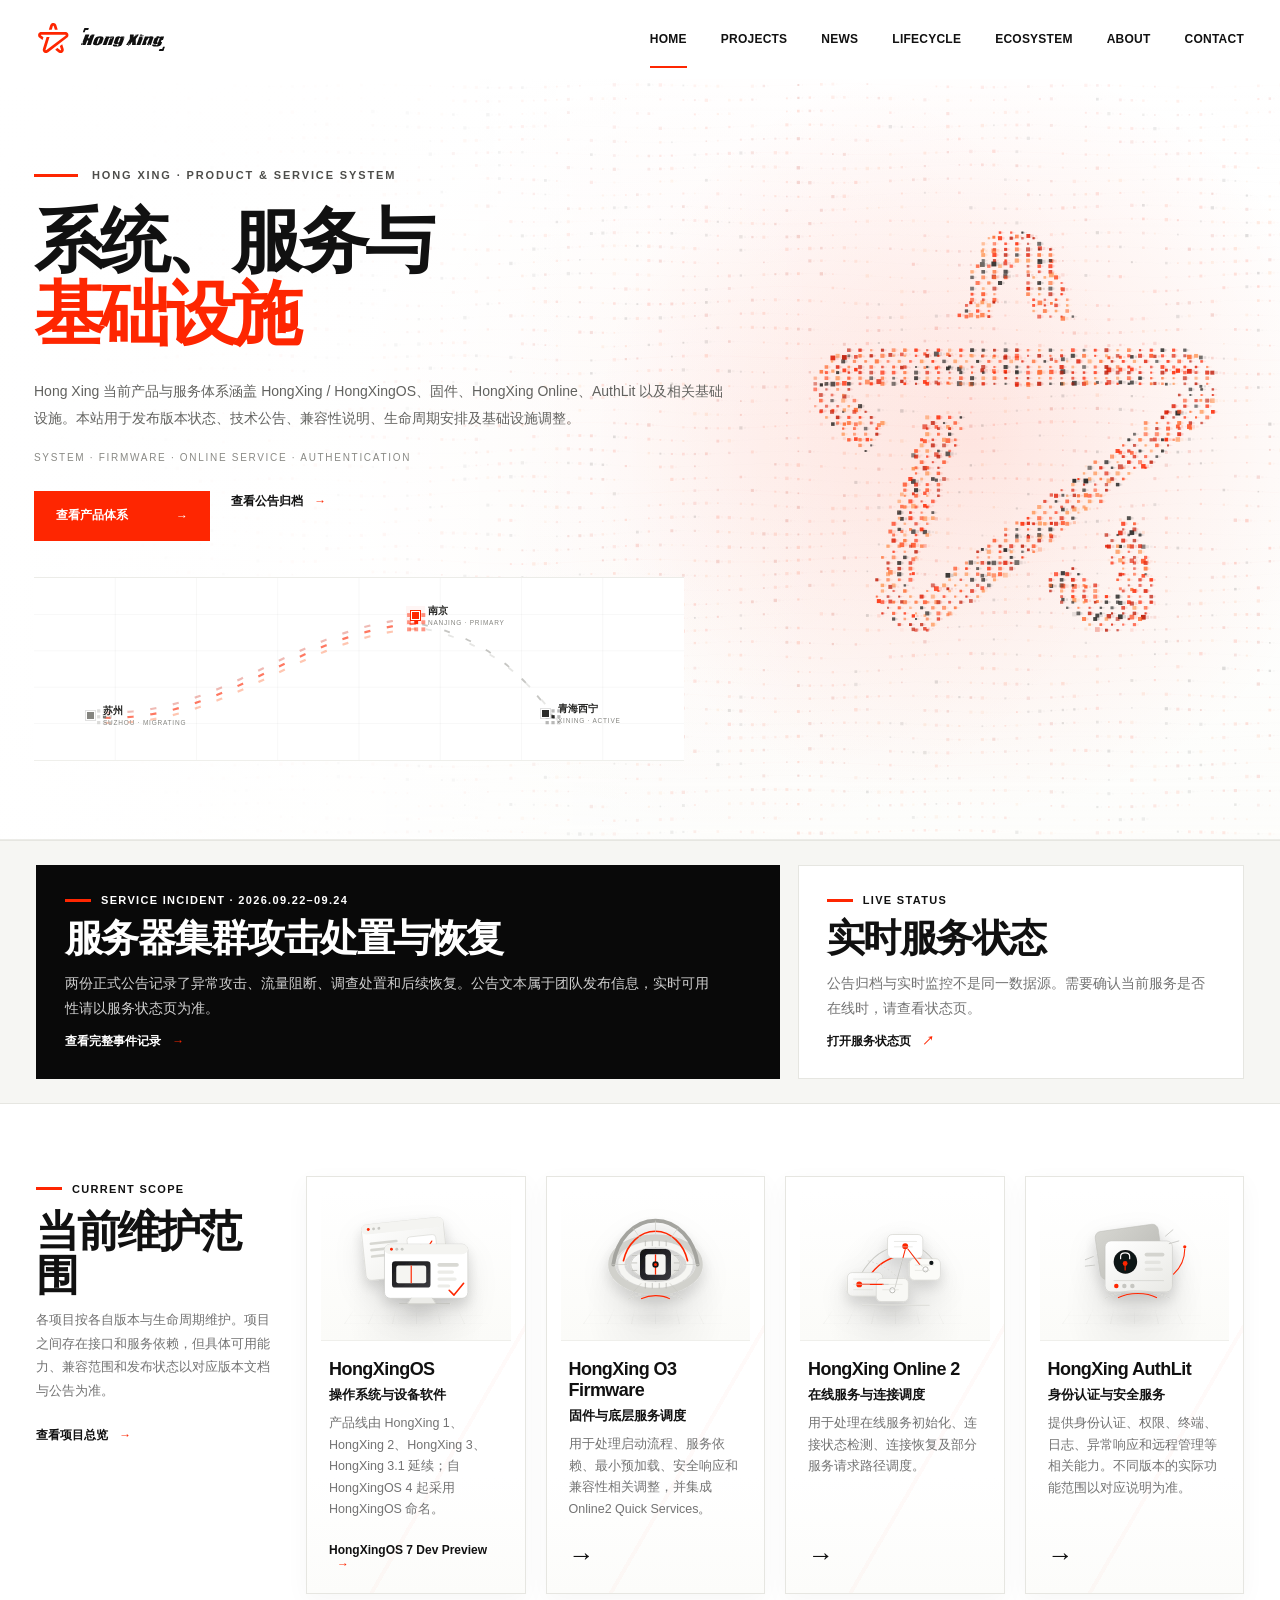
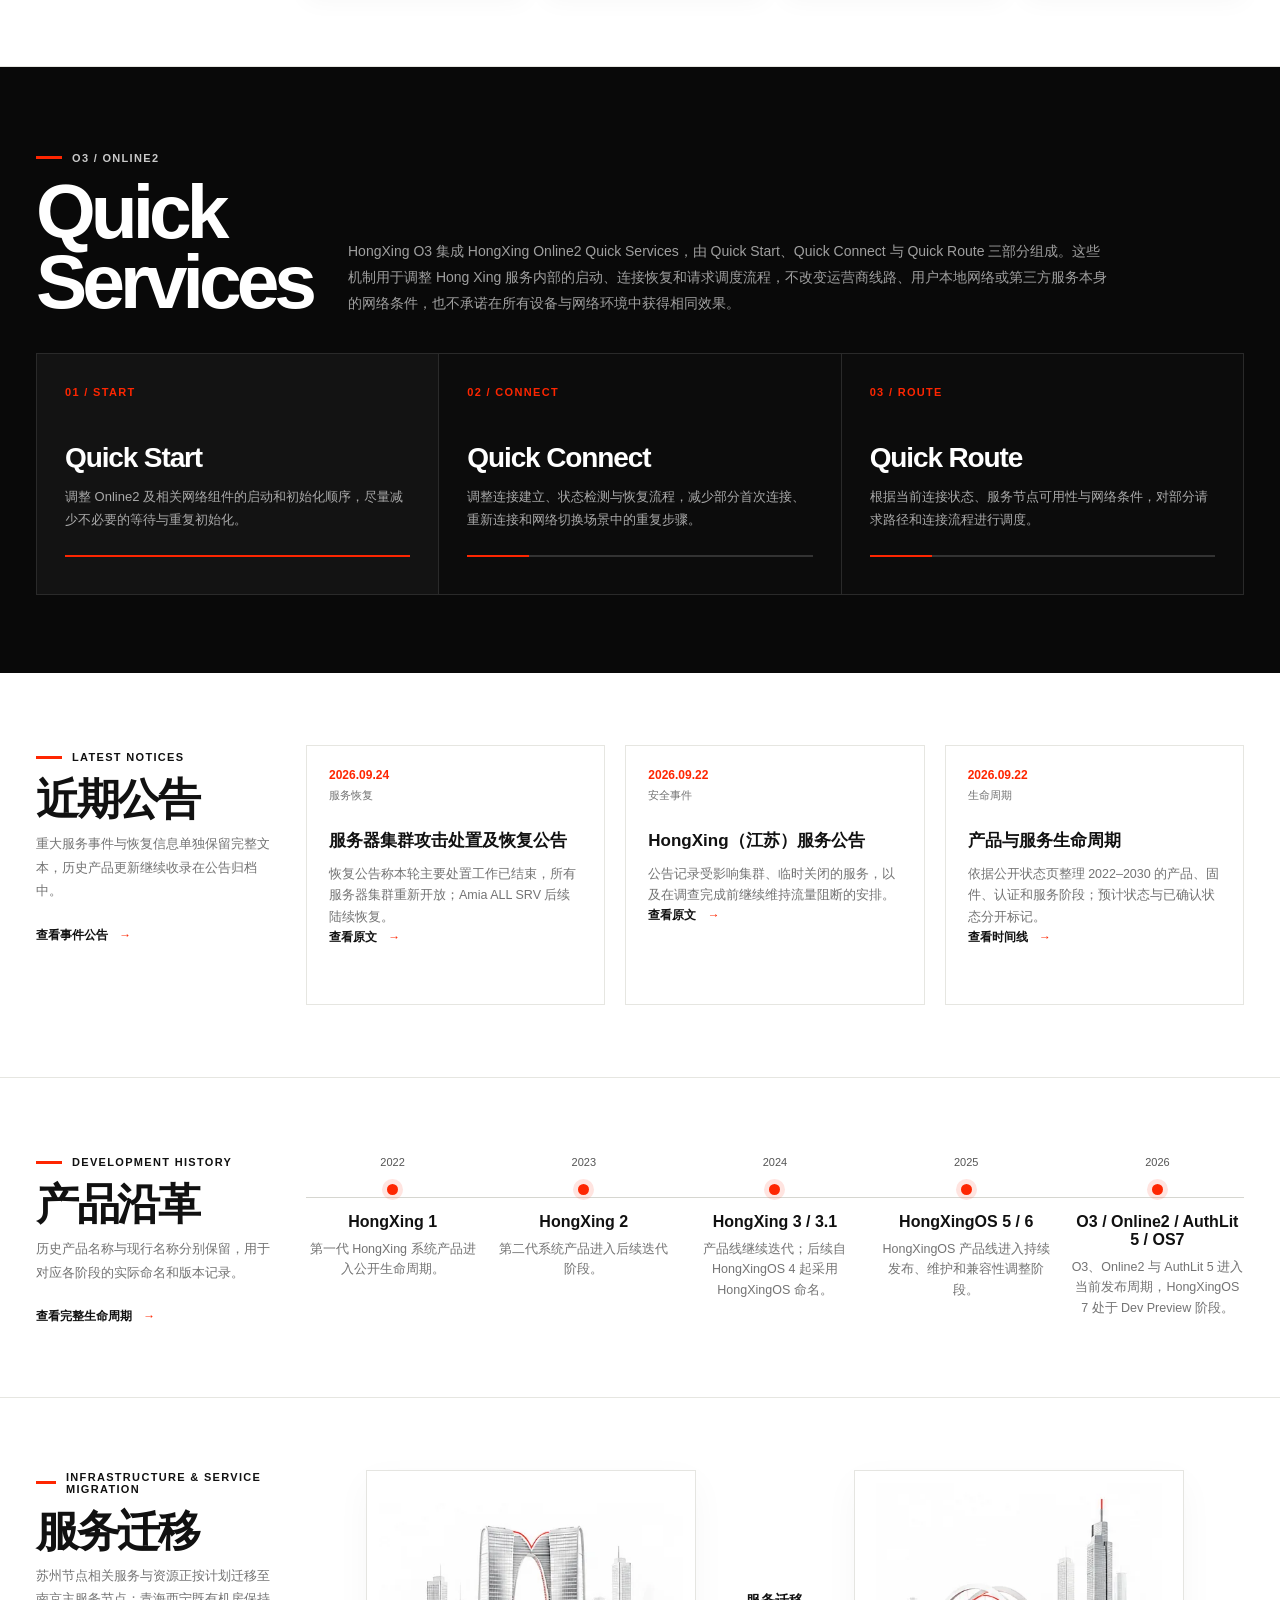
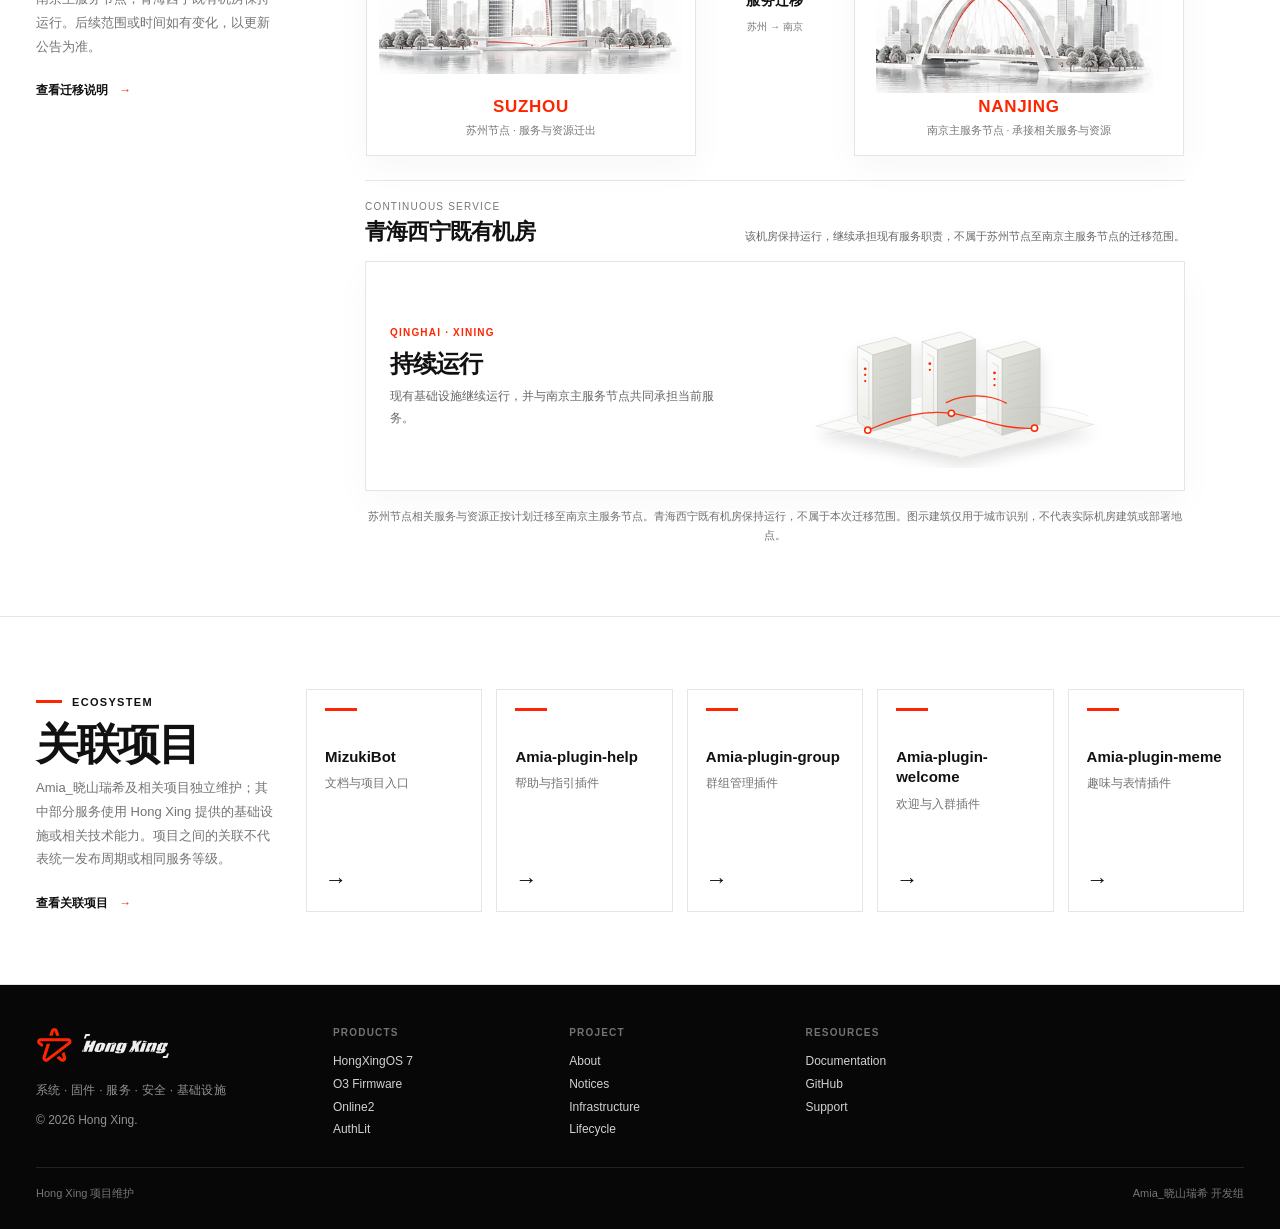
==== commit 5c7872e4: "feat: publish service incident notices and lifecycle timeline" ====
--- a/index.html
+++ b/index.html
@@ -4,23 +4,54 @@
   <meta charset="utf-8">
   <meta name="viewport" content="width=device-width,initial-scale=1,viewport-fit=cover">
   <meta name="theme-color" content="#ffffff">
-  <title>Hong Xing</title>
+  <title>Hong Xing · 系统与服务</title>
+  <link rel="canonical" href="https://hx.mizuki.top/">
+  <meta property="og:title" content="Hong Xing · 系统与服务">
+  <meta property="og:description" content="Hong Xing 系统、服务、基础设施与正式公告。">
   <meta name="description" content="Hong Xing 项目文档：记录系统、固件、在线服务、身份认证与基础设施的开发状态、兼容性和维护说明。">
   <link rel="stylesheet" href="assets/css/site-final.css?v=20260908-1">
   <link rel="stylesheet" href="assets/css/content-formal.css?v=20260908-1">
 </head>
 <body data-page="home">
-<header class="site-header"><div class="wrap nav"><a class="brand" href="index.html" aria-label="Hong Xing 首页"><img class="brand-mark" src="assets/img/hongxing-mark-exact.svg" alt=""><img class="brand-word" src="assets/img/hongxing-wordmark-exact.svg" alt="Hong Xing"></a><nav class="nav-links" aria-label="主导航"><a class="active" href="index.html">HOME</a><a href="projects.html">PROJECTS</a><a href="updates.html">NEWS</a><a href="ecosystem.html">ECOSYSTEM</a><a href="about.html">ABOUT</a><a href="support.html">CONTACT</a></nav><button class="menu-btn" aria-label="打开菜单" aria-expanded="false"><span></span><span></span><span></span></button></div><nav class="mobile-nav" aria-label="移动端导航"><a href="index.html">HOME</a><a href="projects.html">PROJECTS</a><a href="updates.html">NEWS</a><a href="ecosystem.html">ECOSYSTEM</a><a href="about.html">ABOUT</a><a href="support.html">CONTACT</a></nav></header>
+<header class="site-header"><div class="wrap nav"><a class="brand" href="index.html" aria-label="Hong Xing 首页"><img class="brand-mark" src="assets/img/hongxing-mark-exact.svg" alt=""><img class="brand-word" src="assets/img/hongxing-wordmark-exact.svg" alt="Hong Xing"></a><nav class="nav-links" aria-label="主导航"><a class="active" href="index.html">HOME</a><a href="projects.html">PROJECTS</a><a href="updates.html">NEWS</a><a href="lifecycle.html">LIFECYCLE</a><a href="ecosystem.html">ECOSYSTEM</a><a href="about.html">ABOUT</a><a href="support.html">CONTACT</a></nav><button class="menu-btn" aria-label="打开菜单" aria-expanded="false"><span></span><span></span><span></span></button></div><nav class="mobile-nav" aria-label="移动端导航"><a href="index.html">HOME</a><a href="projects.html">PROJECTS</a><a href="updates.html">NEWS</a><a href="lifecycle.html">LIFECYCLE</a><a href="ecosystem.html">ECOSYSTEM</a><a href="about.html">ABOUT</a><a href="support.html">CONTACT</a></nav></header>
 <main>
-<section class="hero"><div class="wrap hero-grid"><div class="hero-visual reveal"><div class="mark-stage" data-mark-stage><div class="mark-layer" style="transform:translate3d(0,0,0);opacity:1"><img src="assets/img/hongxing-mark-exact.svg" alt=""></div><div class="mark-layer" style="transform:translate3d(1px,1px,-2px);opacity:.95"><img src="assets/img/hongxing-mark-exact.svg" alt=""></div><div class="mark-layer" style="transform:translate3d(2px,2px,-4px);opacity:.9"><img src="assets/img/hongxing-mark-exact.svg" alt=""></div><div class="mark-layer" style="transform:translate3d(3px,3px,-6px);opacity:.84"><img src="assets/img/hongxing-mark-exact.svg" alt=""></div><div class="mark-layer" style="transform:translate3d(4px,4px,-8px);opacity:.78"><img src="assets/img/hongxing-mark-exact.svg" alt=""></div></div><div class="mark-shadow"></div></div><div class="hero-copy reveal"><img class="hero-wordmark" src="assets/img/hongxing-wordmark-exact.svg" alt="Hong Xing"><h1>系统、服务与基础设施</h1><p class="formal-lead">Hong Xing 用于整理和维护一组系统与服务项目，目前包括 HongXing / HongXingOS、HongXing O3、HongXing Online、AuthLit 及相关基础设施。本站主要记录已确认的版本状态、技术公告、兼容性说明、生命周期安排和基础设施调整；开发中的内容不视为稳定版本承诺。</p><div class="hero-en">SYSTEM · FIRMWARE · ONLINE SERVICE · AUTHENTICATION</div><div class="actions"><a class="primary" href="projects.html">查看项目 <span>→</span></a><a class="text-link" href="updates.html">查看公告归档 <span>→</span></a></div></div><svg class="wave" viewBox="0 0 1440 220" preserveAspectRatio="none" aria-hidden="true"><path d="M0 144 C120 100 250 100 360 140 C470 180 590 180 720 140 C850 100 970 100 1080 138 C1190 176 1310 176 1440 132"/><path d="M0 164 C140 126 250 126 364 160 C478 194 584 194 722 156 C860 118 980 118 1092 154 C1204 190 1306 190 1440 150"/></svg></div></section>
-<section class="section"><div class="wrap section-grid"><div class="side reveal"><span class="kicker">Current Scope</span><h2>当前维护范围</h2><p>各项目按各自版本与生命周期维护。项目之间存在接口和服务依赖，但具体可用能力、兼容范围和发布状态以对应版本文档与公告为准。</p><a class="text-link" href="projects.html">查看项目总览 <span>→</span></a></div><div class="project-grid formal-projects"><article class="project-card reveal"><div class="project-art"><img src="assets/img/product-hongxingos.svg" alt="HongXingOS"></div><h3>HongXingOS</h3><strong>操作系统与设备软件</strong><p>产品线由 HongXing 1、HongXing 2、HongXing 3、HongXing 3.1 延续；自 HongXingOS 4 起采用 HongXingOS 命名。</p><a class="text-link" href="hongxingos7.html" style="margin-top:auto;padding-top:18px">HongXingOS 7 Dev Preview <span>→</span></a></article><article class="project-card reveal"><div class="project-art"><img src="assets/img/product-o3.svg" alt="HongXing O3 Firmware"></div><h3>HongXing O3 Firmware</h3><strong>固件与底层服务调度</strong><p>用于处理启动流程、服务依赖、最小预加载、安全响应和兼容性相关调整，并集成 Online2 Quick Services。</p><div class="arrow">→</div></article><article class="project-card reveal"><div class="project-art"><img src="assets/img/product-online2.svg" alt="HongXing Online 2"></div><h3>HongXing Online 2</h3><strong>在线服务与连接调度</strong><p>用于处理在线服务初始化、连接状态检测、连接恢复及部分服务请求路径调度。</p><div class="arrow">→</div></article><article class="project-card reveal"><div class="project-art"><img src="assets/img/product-authlit.svg" alt="HongXing AuthLit"></div><h3>HongXing AuthLit</h3><strong>身份认证与安全服务</strong><p>提供身份认证、权限、终端、日志、异常响应和远程管理等相关能力。不同版本的实际功能范围以对应说明为准。</p><div class="arrow">→</div></article></div></div></section>
+<section class="hero"><div class="wrap hero-grid"><div class="hero-visual reveal"><div class="mark-stage" data-mark-stage><div class="mark-layer" style="transform:translate3d(0,0,0);opacity:1"><img src="assets/img/hongxing-mark-exact.svg" alt=""></div><div class="mark-layer" style="transform:translate3d(1px,1px,-2px);opacity:.95"><img src="assets/img/hongxing-mark-exact.svg" alt=""></div><div class="mark-layer" style="transform:translate3d(2px,2px,-4px);opacity:.9"><img src="assets/img/hongxing-mark-exact.svg" alt=""></div><div class="mark-layer" style="transform:translate3d(3px,3px,-6px);opacity:.84"><img src="assets/img/hongxing-mark-exact.svg" alt=""></div><div class="mark-layer" style="transform:translate3d(4px,4px,-8px);opacity:.78"><img src="assets/img/hongxing-mark-exact.svg" alt=""></div></div><div class="mark-shadow"></div></div><div class="hero-copy reveal"><img class="hero-wordmark" src="assets/img/hongxing-wordmark-exact.svg" alt="Hong Xing"><h1>系统、服务与基础设施</h1><p class="formal-lead">Hong Xing 用于整理和维护一组系统与服务项目，目前包括 HongXing / HongXingOS、HongXing O3、HongXing Online、AuthLit 及相关基础设施。本站主要记录已确认的版本状态、技术公告、兼容性说明、生命周期安排和基础设施调整；开发中的内容不视为稳定版本承诺。</p><div class="hero-en">SYSTEM · FIRMWARE · ONLINE SERVICE · AUTHENTICATION</div><div class="actions"><a class="primary" href="projects.html">查看项目 <span>→</span></a><a class="text-link" href="notices.html">查看最新公告 <span>→</span></a></div></div><svg class="wave" viewBox="0 0 1440 220" preserveAspectRatio="none" aria-hidden="true"><path d="M0 144 C120 100 250 100 360 140 C470 180 590 180 720 140 C850 100 970 100 1080 138 C1190 176 1310 176 1440 132"/><path d="M0 164 C140 126 250 126 364 160 C478 194 584 194 722 156 C860 118 980 118 1092 154 C1204 190 1306 190 1440 150"/></svg></div></section>
+
+<section class="hx-incident-strip">
+  <div class="wrap hx-incident-grid">
+    <a class="hx-incident-card hx-incident-card-dark reveal" href="notices.html">
+      <span class="kicker">SERVICE INCIDENT · 2026.09.22–09.24</span>
+      <h2>服务器集群攻击处置与恢复</h2>
+      <p>两份正式公告记录了异常攻击、流量阻断、调查处置和后续恢复。公告文本属于团队发布信息，实时可用性请以服务状态页为准。</p>
+      <span class="text-link">查看完整事件记录 <span>→</span></span>
+    </a>
+    <a class="hx-incident-card reveal" href="https://help.mizuki.top/status" target="_blank" rel="noreferrer">
+      <span class="kicker">LIVE STATUS</span>
+      <h2>实时服务状态</h2>
+      <p>公告归档与实时监控不是同一数据源。需要确认当前服务是否在线时，请查看状态页。</p>
+      <span class="text-link">打开服务状态页 <span>↗</span></span>
+    </a>
+  </div>
+</section><section class="section"><div class="wrap section-grid"><div class="side reveal"><span class="kicker">Current Scope</span><h2>当前维护范围</h2><p>各项目按各自版本与生命周期维护。项目之间存在接口和服务依赖，但具体可用能力、兼容范围和发布状态以对应版本文档与公告为准。</p><a class="text-link" href="projects.html">查看项目总览 <span>→</span></a></div><div class="project-grid formal-projects"><article class="project-card reveal"><div class="project-art"><img src="assets/img/product-hongxingos.svg" alt="HongXingOS"></div><h3>HongXingOS</h3><strong>操作系统与设备软件</strong><p>产品线由 HongXing 1、HongXing 2、HongXing 3、HongXing 3.1 延续；自 HongXingOS 4 起采用 HongXingOS 命名。</p><a class="text-link" href="hongxingos7.html" style="margin-top:auto;padding-top:18px">HongXingOS 7 Dev Preview <span>→</span></a></article><article class="project-card reveal"><div class="project-art"><img src="assets/img/product-o3.svg" alt="HongXing O3 Firmware"></div><h3>HongXing O3 Firmware</h3><strong>固件与底层服务调度</strong><p>用于处理启动流程、服务依赖、最小预加载、安全响应和兼容性相关调整，并集成 Online2 Quick Services。</p><div class="arrow">→</div></article><article class="project-card reveal"><div class="project-art"><img src="assets/img/product-online2.svg" alt="HongXing Online 2"></div><h3>HongXing Online 2</h3><strong>在线服务与连接调度</strong><p>用于处理在线服务初始化、连接状态检测、连接恢复及部分服务请求路径调度。</p><div class="arrow">→</div></article><article class="project-card reveal"><div class="project-art"><img src="assets/img/product-authlit.svg" alt="HongXing AuthLit"></div><h3>HongXing AuthLit</h3><strong>身份认证与安全服务</strong><p>提供身份认证、权限、终端、日志、异常响应和远程管理等相关能力。不同版本的实际功能范围以对应说明为准。</p><div class="arrow">→</div></article></div></div></section>
 <section class="quick"><div class="wrap"><div class="quick-head reveal"><div><span class="kicker">O3 / ONLINE2</span><h2>Quick Services</h2></div><p class="quick-lead">HongXing O3 集成 HongXing Online2 Quick Services，由 Quick Start、Quick Connect 与 Quick Route 三部分组成。这些机制用于调整 Hong Xing 服务内部的启动、连接恢复和请求调度流程，不改变运营商线路、用户本地网络或第三方服务本身的网络条件，也不承诺在所有设备与网络环境中获得相同效果。</p></div><div class="quick-grid"><article class="quick-card active reveal"><b>01 / START</b><h3>Quick Start</h3><p>调整 Online2 及相关网络组件的启动和初始化顺序，尽量减少不必要的等待与重复初始化。</p><div class="bar"><i></i></div></article><article class="quick-card reveal"><b>02 / CONNECT</b><h3>Quick Connect</h3><p>调整连接建立、状态检测与恢复流程，减少部分首次连接、重新连接和网络切换场景中的重复步骤。</p><div class="bar"><i></i></div></article><article class="quick-card reveal"><b>03 / ROUTE</b><h3>Quick Route</h3><p>根据当前连接状态、服务节点可用性与网络条件，对部分请求路径和连接流程进行调度。</p><div class="bar"><i></i></div></article></div></div></section>
-<section class="section"><div class="wrap section-grid"><div class="side reveal"><span class="kicker">Latest Notices</span><h2>近期公告</h2><p>记录已经确认或已经发布、且会影响版本、服务状态、兼容性或基础设施的调整。</p><a class="text-link" href="updates.html">查看完整归档 <span>→</span></a></div><div class="news-grid"><article class="news-card reveal"><time>2026.09.03</time><small>兼容性</small><h3>o3u2 / o3u7 兼容性更新</h3><p>针对部分较老型号 Intel 网卡无法识别的问题重新发布版本，最新更新识别代码为 9BF2。</p><div class="arrow">→</div></article><article class="news-card reveal"><time>2026.08.31</time><small>基础设施</small><h3>南京技术调整与服务迁移</h3><p>Amia_晓山瑞希相关服务已接入南京网络机房，后续服务、数据与资源继续按计划迁移。</p><div class="arrow">→</div></article><article class="news-card reveal"><time>2026.08.12</time><small>固件</small><h3>HongXing O3 开始推送</h3><p>HongXing O3 面向受支持版本陆续推送，并集成 HongXing Online2 Quick Services。</p><div class="arrow">→</div></article></div></div></section>
-<section class="section"><div class="wrap section-grid"><div class="side reveal"><span class="kicker">Development History</span><h2>产品沿革</h2><p>历史产品名称与现行名称分别保留，用于对应各阶段的实际命名和版本记录。</p><a class="text-link" href="lifecycle.html">查看完整生命周期 <span>→</span></a></div><div class="timeline timeline-wide"><article class="time-item reveal"><time>2022</time><div class="dot"></div><h3>HongXing 1</h3><p>第一代 HongXing 系统产品进入公开生命周期。</p></article><article class="time-item reveal"><time>2023</time><div class="dot"></div><h3>HongXing 2</h3><p>第二代系统产品进入后续迭代阶段。</p></article><article class="time-item reveal"><time>2024</time><div class="dot"></div><h3>HongXing 3 / 3.1</h3><p>产品线继续迭代；后续自 HongXingOS 4 起采用 HongXingOS 命名。</p></article><article class="time-item reveal"><time>2025</time><div class="dot"></div><h3>HongXingOS 5 / 6</h3><p>HongXingOS 产品线进入持续发布、维护和兼容性调整阶段。</p></article><article class="time-item reveal"><time>2026</time><div class="dot"></div><h3>O3 / Online2 / AuthLit 5 / OS7</h3><p>O3、Online2 与 AuthLit 5 进入当前发布周期，HongXingOS 7 处于 Dev Preview 阶段。</p></article></div></div></section>
+
+<section class="section"><div class="wrap section-grid">
+  <div class="side reveal">
+    <span class="kicker">Latest Notices</span>
+    <h2>近期公告</h2>
+    <p>重大服务事件与恢复信息单独保留完整文本，历史产品更新继续收录在公告归档中。</p>
+    <a class="text-link" href="notices.html">查看事件公告 <span>→</span></a>
+  </div>
+  <div class="news-grid">
+    <article class="news-card reveal"><time>2026.09.24</time><small>服务恢复</small><h3>服务器集群攻击处置及恢复公告</h3><p>恢复公告称本轮主要处置工作已结束，所有服务器集群重新开放；Amia ALL SRV 后续陆续恢复。</p><a class="text-link" href="notices.html">查看原文 <span>→</span></a></article>
+    <article class="news-card reveal"><time>2026.09.22</time><small>安全事件</small><h3>HongXing（江苏）服务公告</h3><p>公告记录受影响集群、临时关闭的服务，以及在调查完成前继续维持流量阻断的安排。</p><a class="text-link" href="notices.html">查看原文 <span>→</span></a></article>
+    <article class="news-card reveal"><time>2026.09.22</time><small>生命周期</small><h3>产品与服务生命周期</h3><p>依据公开状态页整理 2022–2030 的产品、固件、认证和服务阶段；预计状态与已确认状态分开标记。</p><a class="text-link" href="lifecycle.html">查看时间线 <span>→</span></a></article>
+  </div>
+</section><section class="section"><div class="wrap section-grid"><div class="side reveal"><span class="kicker">Development History</span><h2>产品沿革</h2><p>历史产品名称与现行名称分别保留，用于对应各阶段的实际命名和版本记录。</p><a class="text-link" href="lifecycle.html">查看完整生命周期 <span>→</span></a></div><div class="timeline timeline-wide"><article class="time-item reveal"><time>2022</time><div class="dot"></div><h3>HongXing 1</h3><p>第一代 HongXing 系统产品进入公开生命周期。</p></article><article class="time-item reveal"><time>2023</time><div class="dot"></div><h3>HongXing 2</h3><p>第二代系统产品进入后续迭代阶段。</p></article><article class="time-item reveal"><time>2024</time><div class="dot"></div><h3>HongXing 3 / 3.1</h3><p>产品线继续迭代；后续自 HongXingOS 4 起采用 HongXingOS 命名。</p></article><article class="time-item reveal"><time>2025</time><div class="dot"></div><h3>HongXingOS 5 / 6</h3><p>HongXingOS 产品线进入持续发布、维护和兼容性调整阶段。</p></article><article class="time-item reveal"><time>2026</time><div class="dot"></div><h3>O3 / Online2 / AuthLit 5 / OS7</h3><p>O3、Online2 与 AuthLit 5 进入当前发布周期，HongXingOS 7 处于 Dev Preview 阶段。</p></article></div></div></section>
 <section class="section"><div class="wrap section-grid"><div class="side reveal"><span class="kicker">Infrastructure & Service Migration</span><h2>服务迁移</h2><p>苏州节点相关服务与资源正按计划迁移至南京主服务节点；青海西宁既有机房保持运行。后续范围或时间如有变化，以更新公告为准。</p><a class="text-link" href="infrastructure.html">查看迁移说明 <span>→</span></a></div><div><div class="migration-layout"><article class="city-card reveal"><img src="assets/img/suzhou-landmark.webp?v=20260906-9" alt="苏州城市识别图"><div class="city-label"><strong>SUZHOU</strong><span>苏州节点 · 服务与资源迁出</span></div></article><div class="route reveal"><strong>服务迁移</strong><small>苏州 → 南京</small></div><article class="city-card reveal"><img src="assets/img/nanjing-landmark.webp?v=20260906-9" alt="南京城市识别图"><div class="city-label"><strong>NANJING</strong><span>南京主服务节点 · 承接相关服务与资源</span></div></article></div><section class="hx-continuous-service reveal"><div class="hx-continuous-head"><div><small>CONTINUOUS SERVICE</small><h3>青海西宁既有机房</h3></div><p>该机房保持运行，继续承担现有服务职责，不属于苏州节点至南京主服务节点的迁移范围。</p></div><article class="hx-xining-card"><div class="hx-xining-copy"><span class="eyebrow">QINGHAI · XINING</span><h4>持续运行</h4><p>现有基础设施继续运行，并与南京主服务节点共同承担当前服务。</p></div><div class="hx-xining-model"><img src="assets/img/xining-datacenter.svg?v=20260906-9" alt="青海西宁既有机房基础设施模型"></div></article></section><p class="infra-note">图示建筑仅用于城市识别，不代表实际机房建筑或部署地点。</p></div></div></section>
 <section class="section"><div class="wrap section-grid"><div class="side reveal"><span class="kicker">Ecosystem</span><h2>关联项目</h2><p>Amia_晓山瑞希及相关项目独立维护；其中部分服务使用 Hong Xing 提供的基础设施或相关技术能力。项目之间的关联不代表统一发布周期或相同服务等级。</p><a class="text-link" href="ecosystem.html">查看关联项目 <span>→</span></a></div><div class="eco-list"><article class="eco-item reveal"><h3>MizukiBot</h3><p>文档与项目入口</p><span>→</span></article><article class="eco-item reveal"><h3>Amia-plugin-help</h3><p>帮助与指引插件</p><span>→</span></article><article class="eco-item reveal"><h3>Amia-plugin-group</h3><p>群组管理插件</p><span>→</span></article><article class="eco-item reveal"><h3>Amia-plugin-welcome</h3><p>欢迎与入群插件</p><span>→</span></article><article class="eco-item reveal"><h3>Amia-plugin-meme</h3><p>趣味与表情插件</p><span>→</span></article></div></div></section>
 </main>
-<footer class="footer"><div class="wrap"><div class="footer-grid"><div><div class="footer-brand"><img src="assets/img/hongxing-mark-exact.svg" alt=""><img src="assets/img/hongxing-wordmark-exact.svg" alt="Hong Xing"></div><p>系统 · 固件 · 服务 · 安全 · 基础设施</p><p>© 2026 Hong Xing.</p></div><div><h4>Products</h4><a href="hongxingos7.html">HongXingOS 7</a><a href="projects.html">O3 Firmware</a><a href="projects.html">Online2</a><a href="projects.html">AuthLit</a></div><div><h4>Project</h4><a href="about.html">About</a><a href="updates.html">Notices</a><a href="infrastructure.html">Infrastructure</a><a href="lifecycle.html">Lifecycle</a></div><div><h4>Resources</h4><a href="https://help.mizuki.top/" target="_blank" rel="noreferrer">Documentation</a><a href="https://github.com/HX-Wrdzgzs" target="_blank" rel="noreferrer">GitHub</a><a href="support.html">Support</a></div></div><div class="footer-bottom"><span>Hong Xing 项目维护</span><span>Amia_晓山瑞希 开发组</span></div></div></footer>
-<script src="assets/js/site-final.js?v=20260906-9"></script>
+<footer class="footer"><div class="wrap"><div class="footer-grid"><div><div class="footer-brand"><img src="assets/img/hongxing-mark-exact.svg" alt=""><img src="assets/img/hongxing-wordmark-exact.svg" alt="Hong Xing"></div><p>系统 · 固件 · 服务 · 安全 · 基础设施</p><p>© 2026 Hong Xing.</p></div><div><h4>Products</h4><a href="hongxingos7.html">HongXingOS 7</a><a href="projects.html">O3 Firmware</a><a href="projects.html">Online2</a><a href="projects.html">AuthLit</a></div><div><h4>Project</h4><a href="about.html">About</a><a href="notices.html">Notices</a><a href="infrastructure.html">Infrastructure</a><a href="lifecycle.html">Lifecycle</a></div><div><h4>Resources</h4><a href="https://help.mizuki.top/" target="_blank" rel="noreferrer">Documentation</a><a href="https://github.com/HX-Wrdzgzs" target="_blank" rel="noreferrer">GitHub</a><a href="support.html">Support</a></div></div><div class="footer-bottom"><span>Hong Xing 项目维护</span><span>Amia_晓山瑞希 开发组</span></div></div></footer>
+<script src="assets/js/site-final.js?v=20260927-1"></script>
 </body>
 </html>
--- a/assets/css/site-final.css
+++ b/assets/css/site-final.css
@@ -176,3 +176,98 @@
 .reveal.in{opacity:1;transform:none}
 @media(max-width:1100px){.wrap{width:min(var(--max),calc(100% - 42px))}.nav-links{gap:24px}.hero-grid{grid-template-columns:1fr;min-height:auto;padding-bottom:26px}.hero-visual{min-height:390px}.hero-copy{padding-bottom:30px}.section-grid,.quick-head{grid-template-columns:1fr}.project-grid{grid-template-columns:repeat(2,1fr)}.entry-grid{grid-template-columns:1fr}.entry{border-right:0;border-bottom:1px solid var(--line)}.entry:last-child{border-bottom:0}.news-grid{grid-template-columns:1fr}.eco-list{grid-template-columns:repeat(3,1fr)}.footer-grid{grid-template-columns:1fr 1fr 1fr}}
 @media(max-width:760px){.wrap{width:calc(100% - 28px)}.nav{height:72px}.brand-mark{width:31px;height:31px}.brand-word{height:21px}.nav-links{display:none}.menu-btn{display:block}.mobile-nav{top:72px}.hero-grid{padding-top:16px}.hero-visual{min-height:270px}.mark-stage{width:min(285px,86%)}.mark-shadow{bottom:20px;height:26px}.hero-wordmark{margin-bottom:16px}.hero h1{font-size:28px}.hero p{font-size:13px;line-height:1.8}.wave{height:70px}.entry{padding:18px 14px}.entry strong{font-size:16px}.section{padding:50px 0}.side h2{font-size:35px}.project-grid{grid-template-columns:1fr}.project-card{min-height:0;padding:18px}.project-art{height:118px}.quick{padding:54px 0}.quick h2{font-size:48px}.quick-grid{grid-template-columns:1fr}.quick-card{min-height:0;padding:22px}.quick-card h3{margin-top:28px}.timeline{grid-template-columns:1fr;gap:22px;padding-left:34px}.timeline:before{left:12px;right:auto;top:0;bottom:0;width:1px;height:auto}.time-item{position:relative}.time-item time,.time-item h3,.time-item p{text-align:left}.time-item .dot{position:absolute;left:-27px;top:3px;margin:0}.migration-layout{grid-template-columns:1fr}.route{padding:4px 30px}.route-line{transform:rotate(90deg);width:80px;margin:46px auto}.eco-list{grid-template-columns:1fr 1fr}.eco-item{min-height:130px}.footer-grid{grid-template-columns:1fr 1fr;gap:24px}.footer-grid>div:first-child{grid-column:1/-1}.footer-bottom{flex-direction:column}.page-hero{padding:42px 0 24px}.page-hero h1{font-size:48px}.status-grid{grid-template-columns:1fr}.eco-feature{grid-template-columns:1fr}.eco-image{min-height:390px}.update-row{grid-template-columns:1fr;gap:8px}.detail-btn{justify-self:start}.updates-tools{display:grid;grid-template-columns:1fr 1fr}.search{grid-column:1/-1;min-width:0;width:100%}}
+
+
+/* 2026-09 incident notices and lifecycle timeline */
+.hx-incident-strip{background:var(--soft);border-top:1px solid var(--line);border-bottom:1px solid var(--line)}
+.hx-incident-grid{display:grid;grid-template-columns:1.25fr .75fr;gap:18px;padding:24px 0}
+.hx-incident-card{display:flex;flex-direction:column;gap:12px;min-height:210px;padding:28px;border:1px solid var(--line);background:#fff;transition:transform .25s var(--ease),box-shadow .25s var(--ease)}
+.hx-incident-card:hover{transform:translateY(-3px);box-shadow:0 18px 45px rgba(0,0,0,.10)}
+.hx-incident-card h2{font-size:clamp(24px,3vw,42px);line-height:1.06;letter-spacing:-.04em;margin:0}
+.hx-incident-card p{max-width:650px;font-size:14px;line-height:1.8;color:var(--muted);margin:0}
+.hx-incident-card .text-link{margin-top:auto}
+.hx-incident-card-dark{background:var(--black);border-color:var(--black);color:#fff}
+.hx-incident-card-dark p{color:#d0d0d0}
+.hx-incident-card-dark .kicker,.hx-incident-card-dark .text-link{color:#fff}
+.hx-notice-summary{background:var(--black);color:#fff;padding:44px 0 38px}
+.hx-notice-summary .kicker{color:#c9c9c9}
+.hx-notice-summary-head{display:flex;justify-content:space-between;gap:24px;align-items:end;margin-bottom:26px}
+.hx-notice-summary-head h2{font-size:clamp(30px,4vw,56px);line-height:1.05;letter-spacing:-.05em;margin:8px 0 0}
+.hx-notice-summary-head .text-link{color:#fff;white-space:nowrap}
+.hx-notice-summary-grid{display:grid;grid-template-columns:repeat(3,1fr);border-top:1px solid #333;border-bottom:1px solid #333}
+.hx-notice-summary-grid article{padding:22px 18px 22px 0;border-right:1px solid #333}
+.hx-notice-summary-grid article+article{padding-left:18px}
+.hx-notice-summary-grid article:last-child{border-right:0}
+.hx-notice-summary-grid time{display:block;color:#bcbcbc;font-size:11px;letter-spacing:.1em;text-transform:uppercase;margin-bottom:12px}
+.hx-notice-summary-grid h3{font-size:19px;margin:0 0 8px}
+.hx-notice-summary-grid p{color:#c9c9c9;font-size:13px;line-height:1.75;margin:0}
+.hx-notice-mini-timeline{display:flex;flex-wrap:wrap;gap:10px 28px;padding-top:20px;color:#cfcfcf;font-size:12px}
+.hx-notice-mini-timeline b{color:#fff;margin-right:6px}
+.hx-notice-hero .formal-lead{max-width:800px}
+.hx-notice-hero-links{display:flex;align-items:center;gap:22px;margin-top:24px;flex-wrap:wrap}
+.hx-notice-fact-grid{display:grid;grid-template-columns:repeat(4,1fr);border-top:1px solid var(--line);border-bottom:1px solid var(--line)}
+.hx-notice-fact-grid article{padding:22px 18px 22px 0;border-right:1px solid var(--line)}
+.hx-notice-fact-grid article+article{padding-left:18px}
+.hx-notice-fact-grid article:last-child{border-right:0}
+.hx-notice-fact-grid span{display:block;color:var(--muted);font-size:11px;letter-spacing:.1em;text-transform:uppercase;margin-bottom:13px}
+.hx-notice-fact-grid strong{display:block;font-size:18px;line-height:1.25}
+.hx-notice-fact-grid p{color:var(--muted);font-size:13px;line-height:1.7;margin:8px 0 0}
+.hx-notice-timeline-section{background:var(--soft)}
+.section-heading{max-width:780px;margin-bottom:28px}
+.section-heading h2{font-size:clamp(32px,4vw,58px);letter-spacing:-.05em;line-height:1.05;margin:8px 0 14px}
+.section-heading p{color:var(--muted);line-height:1.8;margin:0}
+.hx-notice-timeline{position:relative;display:grid;gap:0;max-width:980px;margin-left:12px}
+.hx-notice-timeline:before{content:"";position:absolute;left:112px;top:12px;bottom:12px;width:1px;background:var(--line-2)}
+.hx-notice-timeline-item{position:relative;display:grid;grid-template-columns:190px 1fr;gap:32px;padding:0 0 32px}
+.hx-notice-timeline-item:before{content:"";position:absolute;left:107px;top:6px;width:11px;height:11px;border-radius:50%;background:var(--red);box-shadow:0 0 0 5px var(--soft)}
+.hx-notice-timeline-item time{font-size:12px;font-weight:800;color:var(--red);padding-top:2px}
+.hx-notice-timeline-item h3{margin:0 0 8px;font-size:21px}
+.hx-notice-timeline-item p{margin:0;color:var(--muted);line-height:1.8;font-size:14px}
+.hx-notice-columns{display:grid;grid-template-columns:1fr 1fr;gap:20px}
+.hx-notice-panel{border:1px solid var(--line);padding:30px;background:#fff}
+.hx-notice-panel-dark{background:var(--black);border-color:var(--black);color:#fff}
+.hx-notice-panel .kicker{display:block;margin-bottom:12px}
+.hx-notice-panel-dark .kicker{color:#ccc}
+.hx-notice-panel h2{font-size:clamp(27px,3vw,44px);line-height:1.08;letter-spacing:-.045em;margin:0 0 10px}
+.hx-notice-date{font-size:12px;color:var(--red)!important;font-weight:800}
+.hx-notice-panel p,.hx-notice-panel li{font-size:14px;line-height:1.85;color:var(--muted)}
+.hx-notice-panel-dark p,.hx-notice-panel-dark li{color:#d0d0d0}
+.hx-notice-panel h3{font-size:18px;margin:26px 0 8px}
+.hx-notice-panel ul{padding-left:20px;margin:12px 0 0}
+.hx-status-callout{display:flex;justify-content:space-between;align-items:center;gap:30px;background:var(--soft);border:1px solid var(--line);padding:30px}
+.hx-status-callout h2{font-size:clamp(26px,3vw,42px);line-height:1.08;letter-spacing:-.04em;margin:6px 0 8px}
+.hx-status-callout p{color:var(--muted);font-size:14px;line-height:1.75;margin:0}
+.hx-status-callout-links{display:flex;gap:18px;align-items:center;white-space:nowrap}
+.hx-lifecycle-source{display:grid;grid-template-columns:240px 1fr;gap:32px;border-top:1px solid var(--line);border-bottom:1px solid var(--line);padding:24px 0;margin-bottom:24px}
+.hx-lifecycle-source h2{font-size:29px;margin:8px 0 0}
+.hx-lifecycle-source p{color:var(--muted);font-size:14px;line-height:1.85;margin:0}
+.hx-lifecycle-source a{color:var(--red);text-decoration:underline;text-underline-offset:3px}
+.hx-chart-card{border:1px solid var(--line);background:#fff;padding:28px 0 0}
+.hx-chart-title{display:flex;justify-content:space-between;align-items:end;gap:24px;padding:0 28px 20px}
+.hx-chart-title h2{font-size:clamp(30px,4vw,54px);letter-spacing:-.05em;margin:7px 0 0}
+.hx-chart-title p{color:var(--muted);font-size:13px;max-width:310px;line-height:1.6;margin:0}
+.hx-chart-legend{display:flex;flex-wrap:wrap;gap:10px 20px;padding:0 28px 22px;color:var(--muted);font-size:12px}
+.hx-legend-dot{display:inline-block;width:11px;height:11px;border-radius:50%;vertical-align:-1px;margin-right:6px;background:#aaa}
+.hx-legend-dot.active{background:#238c62}.hx-legend-dot.rollout{background:#2e6edb}.hx-legend-dot.semi{background:#74839a}.hx-legend-dot.phase1{background:#2fbf71}.hx-legend-dot.phase4{background:#f0a01b}.hx-legend-dot.planned{background:#7657c8}.hx-legend-dot.eol{background:#e44848}
+.hx-chart-scroll{overflow-x:auto;border-top:1px solid var(--line)}
+.hx-chart-grid{display:grid;grid-template-columns:minmax(210px,260px) repeat(9,minmax(92px,1fr));min-width:1100px}
+.hx-chart-head{background:#f1f1ef;color:#555;font-weight:800;font-size:12px}
+.hx-chart-head>div{padding:15px 12px;border-right:1px solid var(--line);border-bottom:1px solid var(--line)}
+.hx-chart-row>div{min-height:48px;padding:7px 8px;border-right:1px solid var(--line);border-bottom:1px solid var(--line)}
+.hx-chart-name{font-size:13px;font-weight:700;display:flex;align-items:center;background:#fafaf8}
+.hx-chart-cell{display:flex;align-items:center}
+.hx-chart-group{min-width:1100px;padding:11px 12px;background:#222;color:#fff;font-size:12px;font-weight:800;letter-spacing:.08em;text-transform:uppercase}
+.hx-phase{display:flex;width:100%;min-height:28px;padding:5px 6px;border-radius:5px;align-items:center;font-size:10px;line-height:1.15;font-weight:800;color:#fff}
+.hx-phase.active{background:#238c62}.hx-phase.rollout{background:#2e6edb}.hx-phase.semi{background:#74839a}.hx-phase.phase1{background:#2fbf71}.hx-phase.phase4{background:#f0a01b}.hx-phase.planned{background:#7657c8}.hx-phase.eol{background:#e44848}
+.hx-year-notes{display:grid;grid-template-columns:repeat(3,1fr);gap:1px;background:var(--line);border:1px solid var(--line)}
+.hx-year-notes article{background:#fff;padding:22px;min-height:170px}
+.hx-year-notes time{display:block;color:var(--red);font-size:12px;font-weight:800;margin-bottom:14px}
+.hx-year-notes h3{font-size:18px;margin:0 0 8px}
+.hx-year-notes p{font-size:13px;line-height:1.8;color:var(--muted);margin:0}
+.hx-lifecycle-footer-note{background:var(--black);color:#fff;padding:30px}
+.hx-lifecycle-footer-note strong{font-size:20px}
+.hx-lifecycle-footer-note p{color:#ccc;line-height:1.8;font-size:14px;max-width:800px}
+.hx-lifecycle-footer-note>div{display:flex;gap:20px;align-items:center;flex-wrap:wrap;margin-top:20px}
+.hx-lifecycle-footer-note .text-link{color:#fff}
+@media(max-width:900px){.hx-incident-grid,.hx-notice-columns{grid-template-columns:1fr}.hx-notice-fact-grid{grid-template-columns:repeat(2,1fr)}.hx-notice-fact-grid article:nth-child(2){border-right:0}.hx-notice-fact-grid article:nth-child(n+3){border-top:1px solid var(--line)}.hx-notice-summary-grid{grid-template-columns:1fr}.hx-notice-summary-grid article{border-right:0;border-bottom:1px solid #333;padding:18px 0!important}.hx-notice-summary-grid article:last-child{border-bottom:0}.hx-lifecycle-source{grid-template-columns:1fr;gap:14px}.hx-year-notes{grid-template-columns:repeat(2,1fr)}.hx-status-callout{align-items:flex-start;flex-direction:column}}
+@media(max-width:760px){.hx-incident-grid{padding:14px 0}.hx-incident-card{min-height:0;padding:22px}.hx-notice-summary{padding:32px 0}.hx-notice-summary-head{display:block}.hx-notice-summary-head .text-link{display:inline-block;margin-top:16px}.hx-notice-timeline{margin-left:0;padding-left:28px}.hx-notice-timeline:before{left:7px}.hx-notice-timeline-item{display:block;padding-bottom:26px}.hx-notice-timeline-item:before{left:2px}.hx-notice-timeline-item time{display:block;margin-bottom:8px}.hx-notice-fact-grid{grid-template-columns:1fr}.hx-notice-fact-grid article,.hx-notice-fact-grid article+article{border-right:0;border-bottom:1px solid var(--line);padding:17px 0}.hx-notice-fact-grid article:last-child{border-bottom:0}.hx-notice-panel{padding:22px}.hx-status-callout{padding:22px}.hx-status-callout-links{white-space:normal;flex-wrap:wrap}.hx-chart-card{padding-top:20px}.hx-chart-title{display:block;padding:0 20px 18px}.hx-chart-title p{margin-top:12px}.hx-chart-legend{padding:0 20px 18px}.hx-year-notes{grid-template-columns:1fr}.hx-lifecycle-footer-note{padding:22px}}
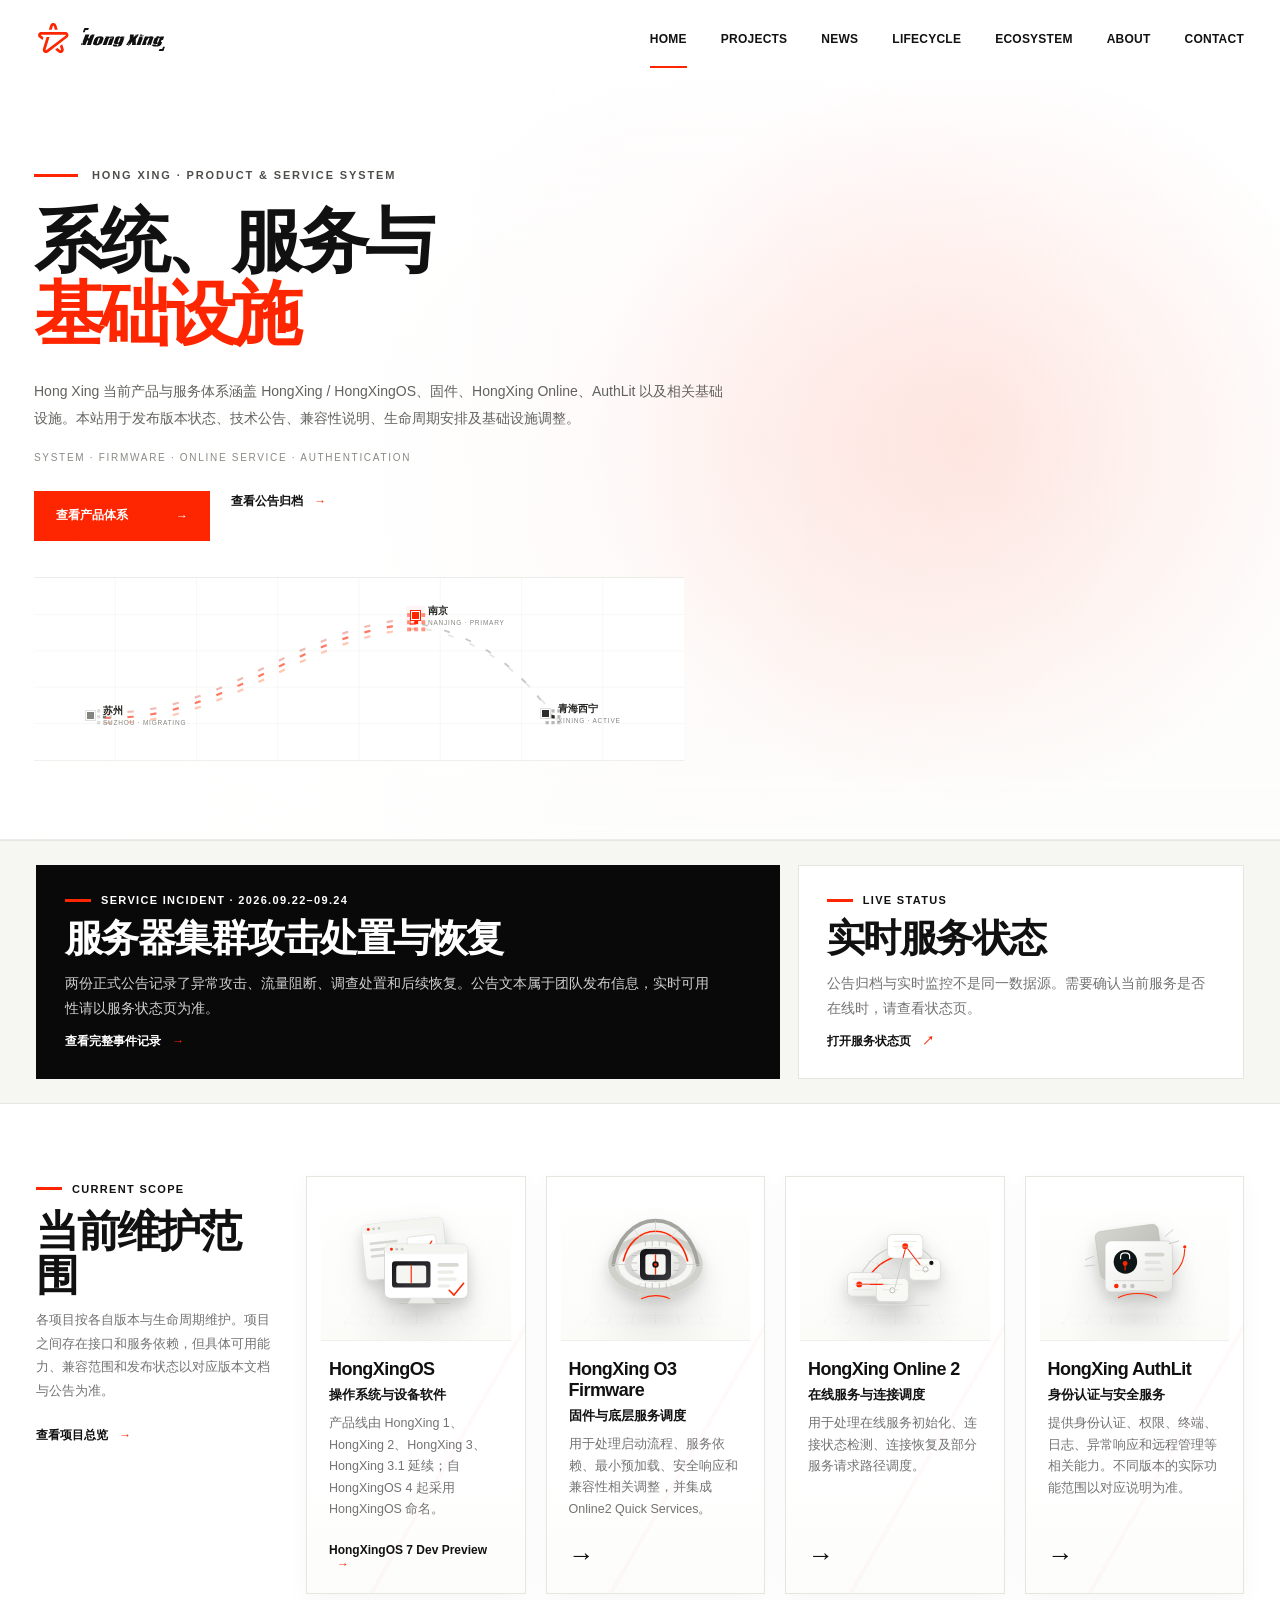
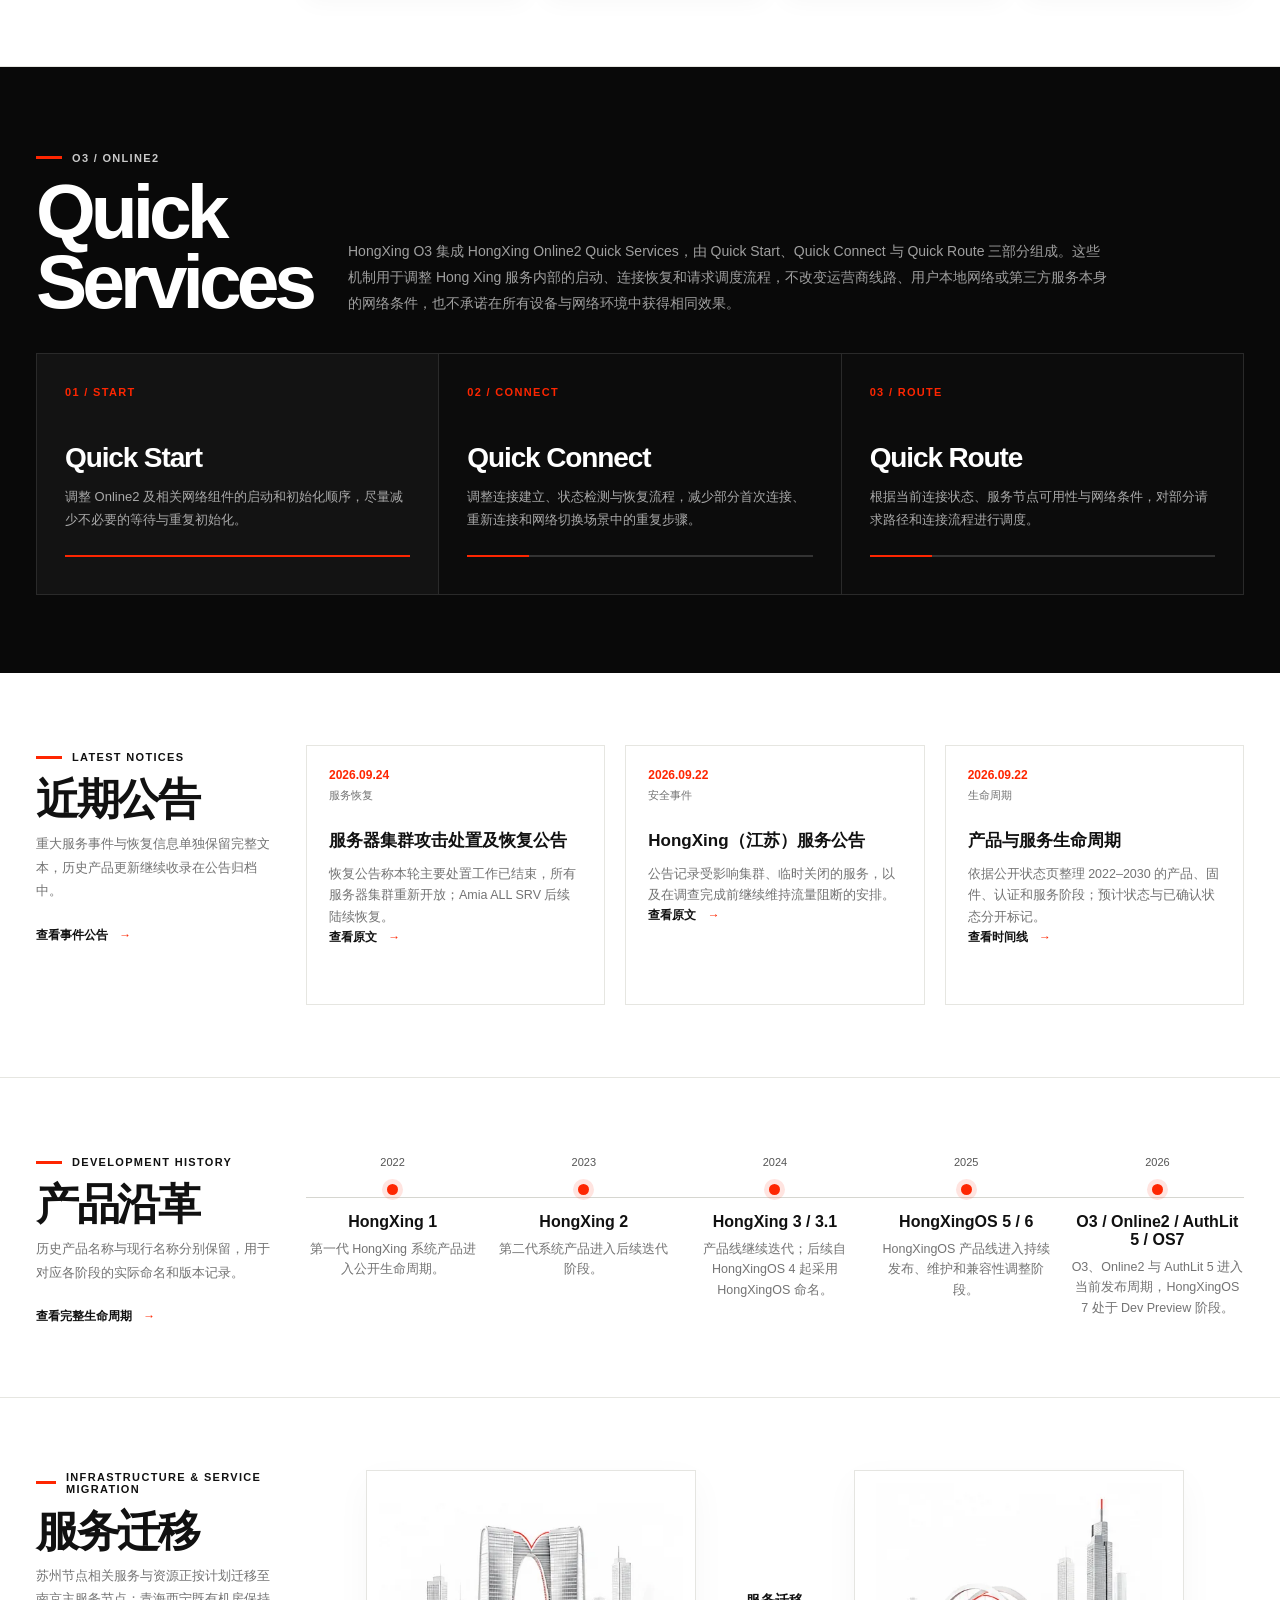
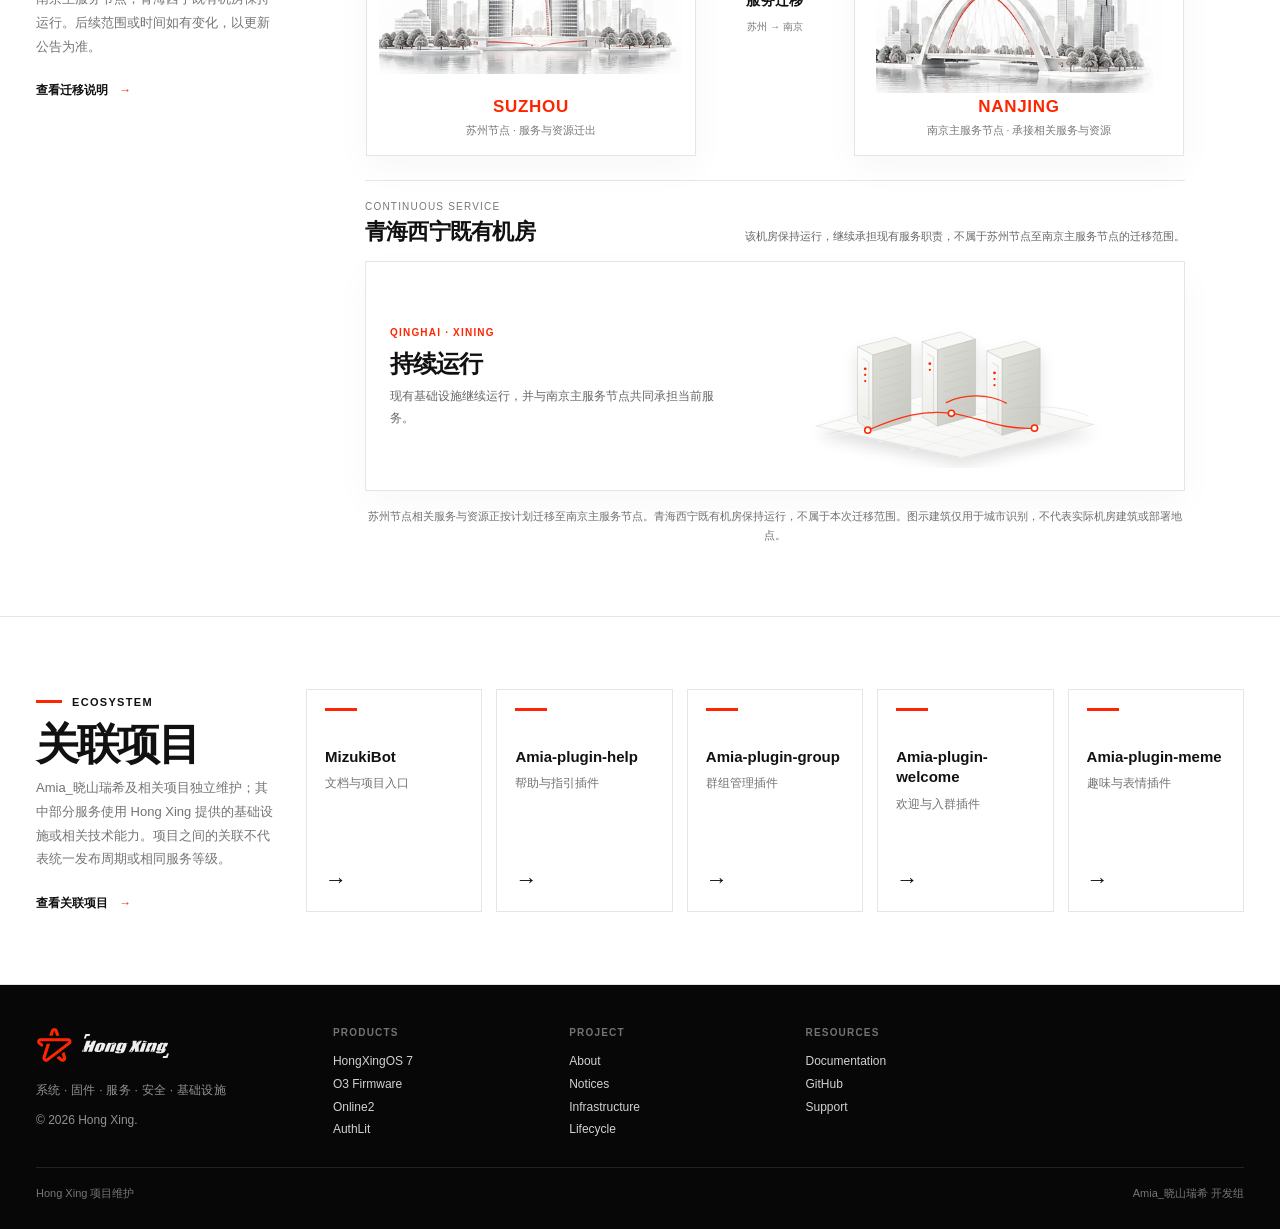
==== commit 590138be: "chore: refresh page asset versions and notice signatures" ====
--- a/index.html
+++ b/index.html
@@ -9,8 +9,8 @@
   <meta property="og:title" content="Hong Xing · 系统与服务">
   <meta property="og:description" content="Hong Xing 系统、服务、基础设施与正式公告。">
   <meta name="description" content="Hong Xing 项目文档：记录系统、固件、在线服务、身份认证与基础设施的开发状态、兼容性和维护说明。">
-  <link rel="stylesheet" href="assets/css/site-final.css?v=20260908-1">
-  <link rel="stylesheet" href="assets/css/content-formal.css?v=20260908-1">
+  <link rel="stylesheet" href="assets/css/site-final.css?v=20260927-1">
+  <link rel="stylesheet" href="assets/css/content-formal.css?v=20260927-1">
 </head>
 <body data-page="home">
 <header class="site-header"><div class="wrap nav"><a class="brand" href="index.html" aria-label="Hong Xing 首页"><img class="brand-mark" src="assets/img/hongxing-mark-exact.svg" alt=""><img class="brand-word" src="assets/img/hongxing-wordmark-exact.svg" alt="Hong Xing"></a><nav class="nav-links" aria-label="主导航"><a class="active" href="index.html">HOME</a><a href="projects.html">PROJECTS</a><a href="updates.html">NEWS</a><a href="lifecycle.html">LIFECYCLE</a><a href="ecosystem.html">ECOSYSTEM</a><a href="about.html">ABOUT</a><a href="support.html">CONTACT</a></nav><button class="menu-btn" aria-label="打开菜单" aria-expanded="false"><span></span><span></span><span></span></button></div><nav class="mobile-nav" aria-label="移动端导航"><a href="index.html">HOME</a><a href="projects.html">PROJECTS</a><a href="updates.html">NEWS</a><a href="lifecycle.html">LIFECYCLE</a><a href="ecosystem.html">ECOSYSTEM</a><a href="about.html">ABOUT</a><a href="support.html">CONTACT</a></nav></header>
--- a/assets/css/site-final.css
+++ b/assets/css/site-final.css
@@ -271,3 +271,6 @@
 .hx-lifecycle-footer-note .text-link{color:#fff}
 @media(max-width:900px){.hx-incident-grid,.hx-notice-columns{grid-template-columns:1fr}.hx-notice-fact-grid{grid-template-columns:repeat(2,1fr)}.hx-notice-fact-grid article:nth-child(2){border-right:0}.hx-notice-fact-grid article:nth-child(n+3){border-top:1px solid var(--line)}.hx-notice-summary-grid{grid-template-columns:1fr}.hx-notice-summary-grid article{border-right:0;border-bottom:1px solid #333;padding:18px 0!important}.hx-notice-summary-grid article:last-child{border-bottom:0}.hx-lifecycle-source{grid-template-columns:1fr;gap:14px}.hx-year-notes{grid-template-columns:repeat(2,1fr)}.hx-status-callout{align-items:flex-start;flex-direction:column}}
 @media(max-width:760px){.hx-incident-grid{padding:14px 0}.hx-incident-card{min-height:0;padding:22px}.hx-notice-summary{padding:32px 0}.hx-notice-summary-head{display:block}.hx-notice-summary-head .text-link{display:inline-block;margin-top:16px}.hx-notice-timeline{margin-left:0;padding-left:28px}.hx-notice-timeline:before{left:7px}.hx-notice-timeline-item{display:block;padding-bottom:26px}.hx-notice-timeline-item:before{left:2px}.hx-notice-timeline-item time{display:block;margin-bottom:8px}.hx-notice-fact-grid{grid-template-columns:1fr}.hx-notice-fact-grid article,.hx-notice-fact-grid article+article{border-right:0;border-bottom:1px solid var(--line);padding:17px 0}.hx-notice-fact-grid article:last-child{border-bottom:0}.hx-notice-panel{padding:22px}.hx-status-callout{padding:22px}.hx-status-callout-links{white-space:normal;flex-wrap:wrap}.hx-chart-card{padding-top:20px}.hx-chart-title{display:block;padding:0 20px 18px}.hx-chart-title p{margin-top:12px}.hx-chart-legend{padding:0 20px 18px}.hx-year-notes{grid-template-columns:1fr}.hx-lifecycle-footer-note{padding:22px}}
+
+.hx-notice-signature{border-top:1px solid var(--line);margin-top:24px;padding-top:16px;color:var(--muted)!important;font-size:12px!important;font-weight:700}
+.hx-notice-panel-dark .hx-notice-signature{border-color:#444;color:#ccc!important}
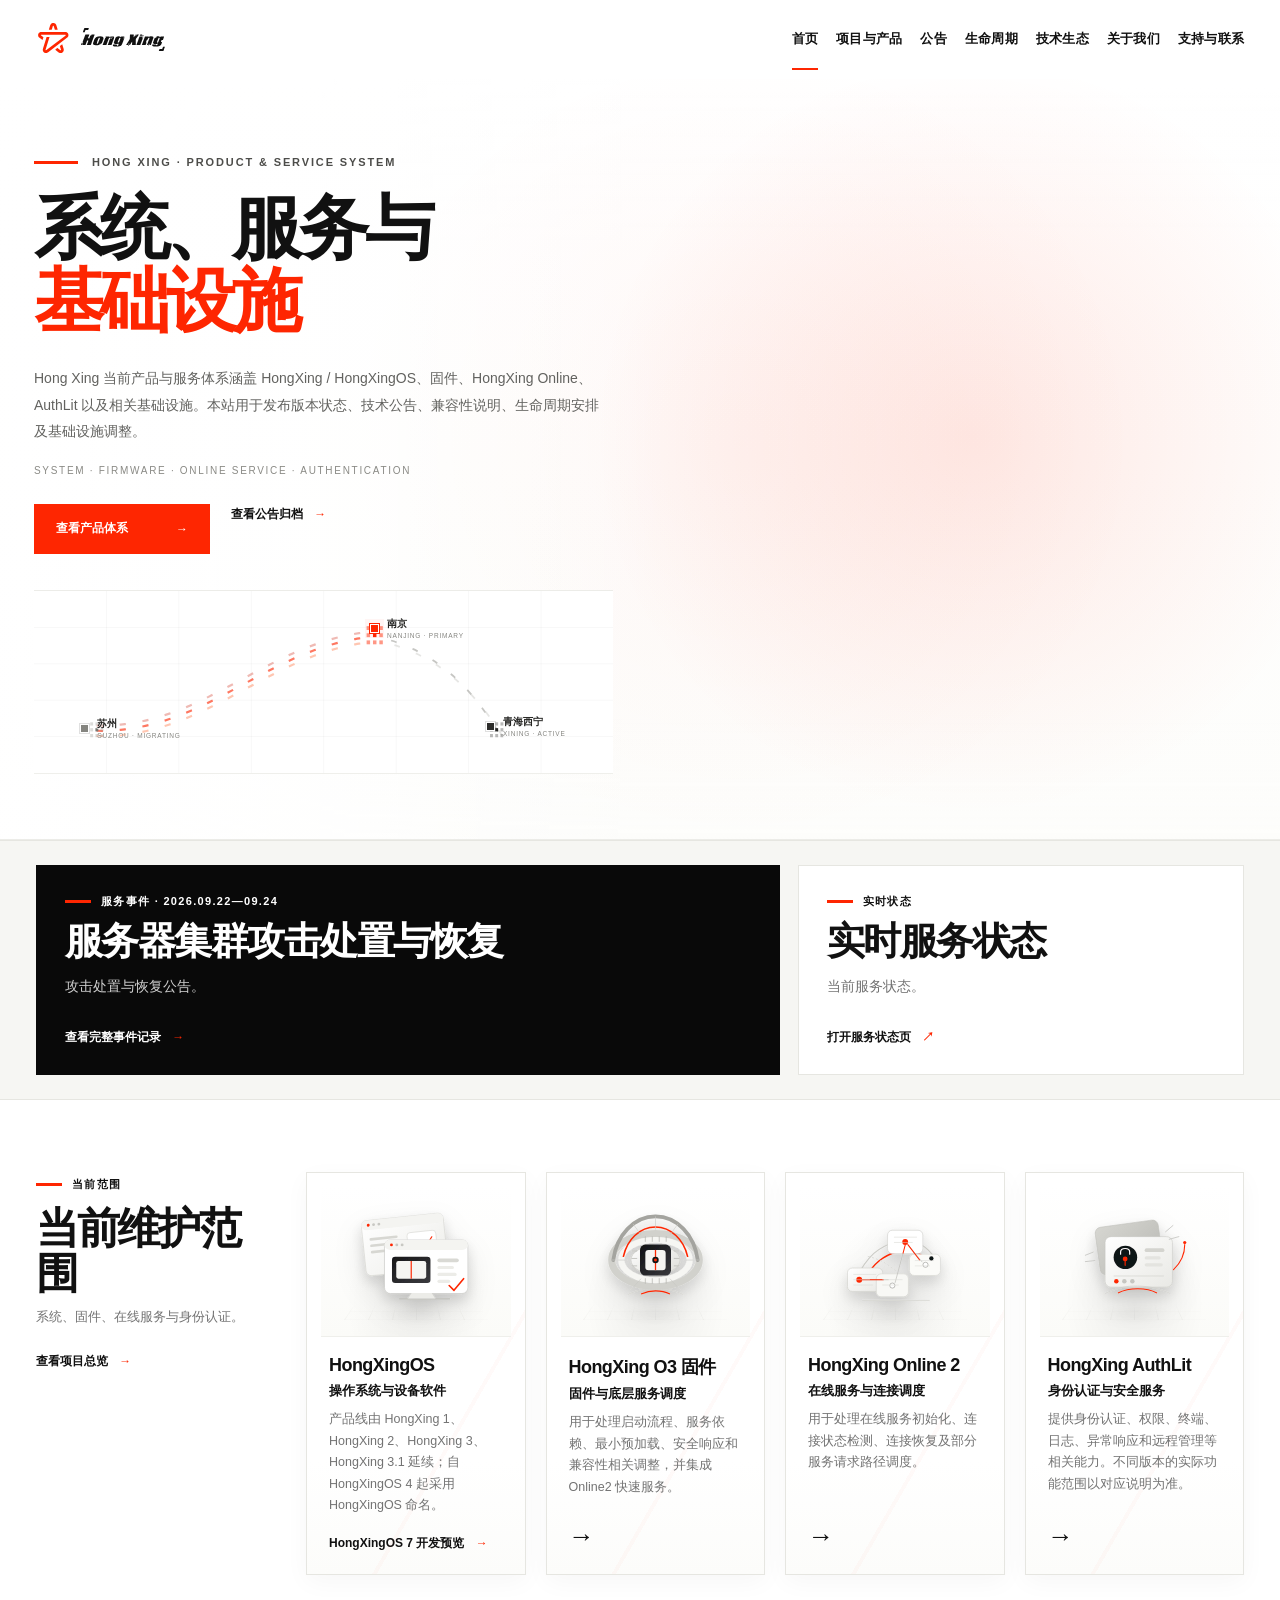
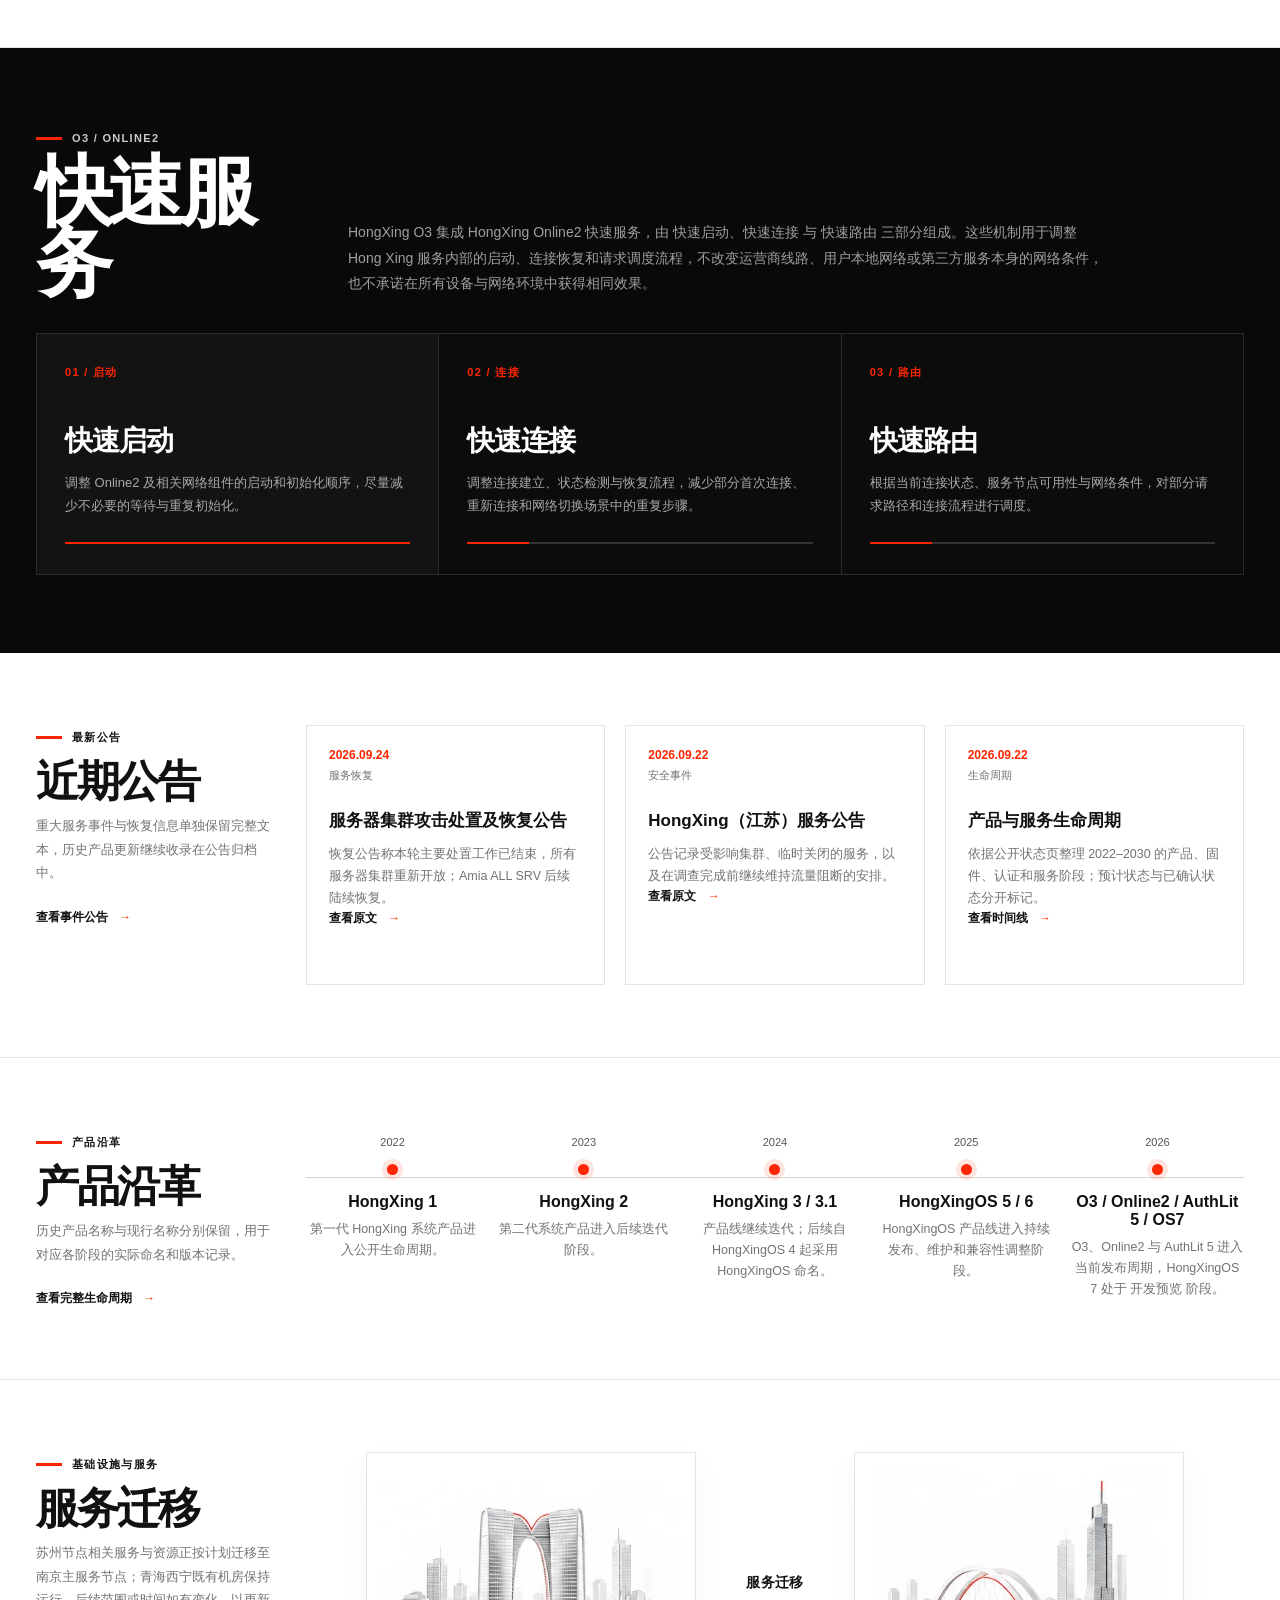
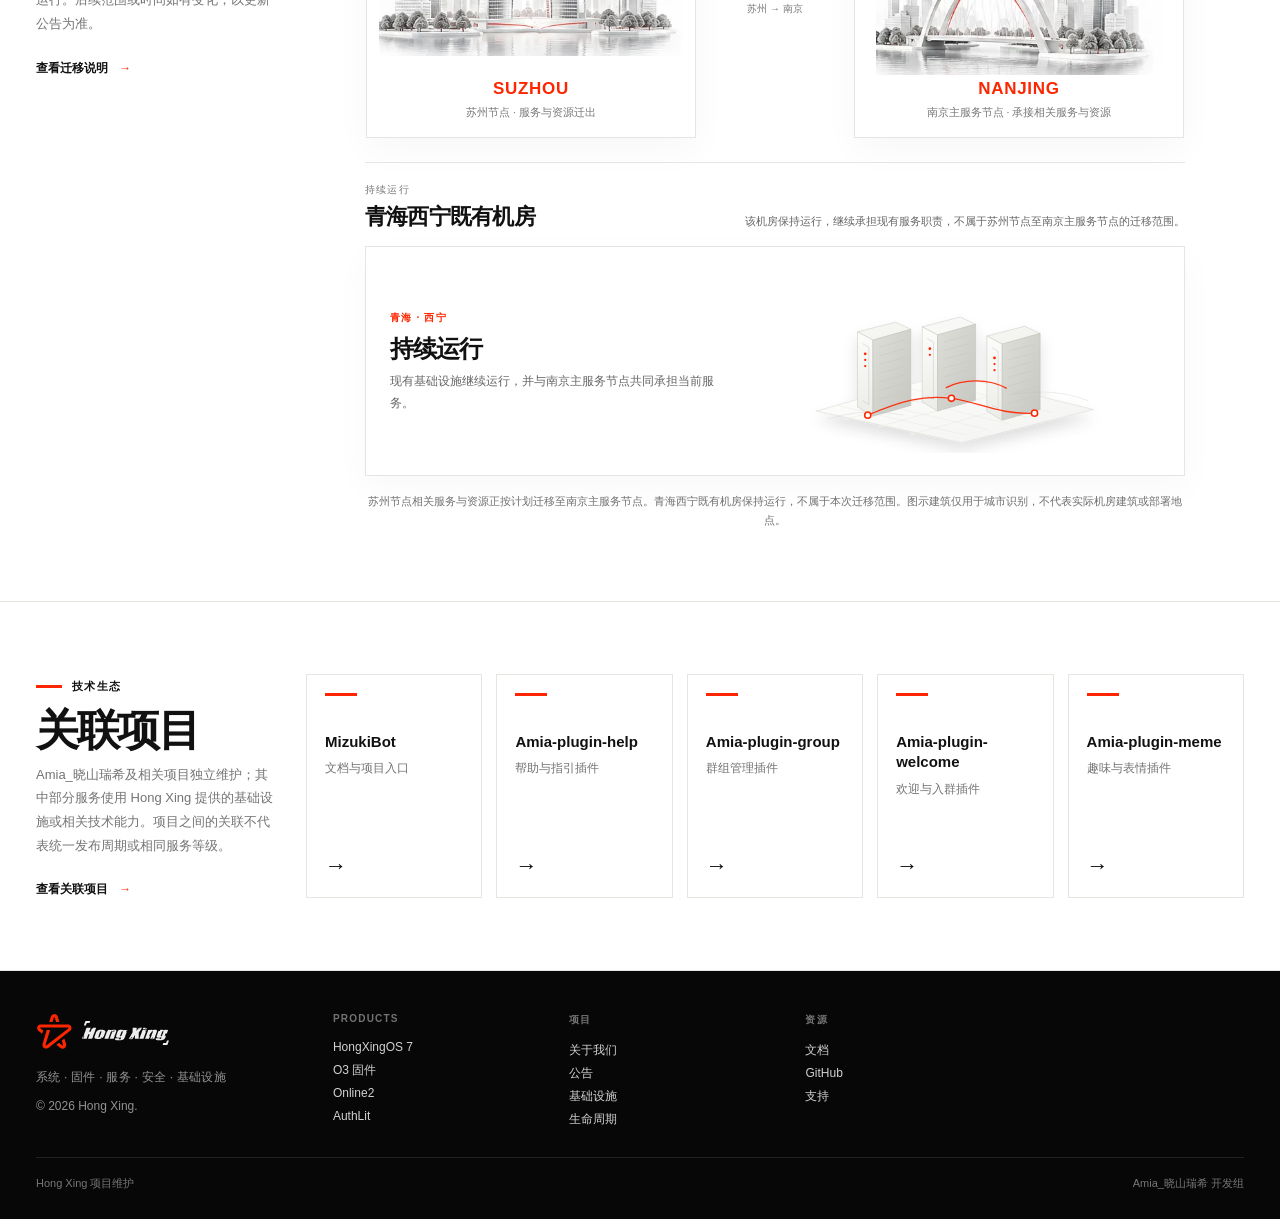
==== commit d60e49c9: "refactor: align site with Chinese Fluent layout" ====
--- a/index.html
+++ b/index.html
@@ -4,40 +4,47 @@
   <meta charset="utf-8">
   <meta name="viewport" content="width=device-width,initial-scale=1,viewport-fit=cover">
   <meta name="theme-color" content="#ffffff">
-  <title>Hong Xing · 系统与服务</title>
+  <title>Hong Xing · 产品与服务</title>
   <link rel="canonical" href="https://hx.mizuki.top/">
-  <meta property="og:title" content="Hong Xing · 系统与服务">
+  <meta property="og:title" content="Hong Xing · 产品与服务">
   <meta property="og:description" content="Hong Xing 系统、服务、基础设施与正式公告。">
   <meta name="description" content="Hong Xing 项目文档：记录系统、固件、在线服务、身份认证与基础设施的开发状态、兼容性和维护说明。">
-  <link rel="stylesheet" href="assets/css/site-final.css?v=20260927-1">
-  <link rel="stylesheet" href="assets/css/content-formal.css?v=20260927-1">
+  <link rel="stylesheet" href="assets/css/site-final.css?v=20260927-2">
+  <link rel="stylesheet" href="assets/css/content-formal.css?v=20260927-2">
 </head>
 <body data-page="home">
-<header class="site-header"><div class="wrap nav"><a class="brand" href="index.html" aria-label="Hong Xing 首页"><img class="brand-mark" src="assets/img/hongxing-mark-exact.svg" alt=""><img class="brand-word" src="assets/img/hongxing-wordmark-exact.svg" alt="Hong Xing"></a><nav class="nav-links" aria-label="主导航"><a class="active" href="index.html">HOME</a><a href="projects.html">PROJECTS</a><a href="updates.html">NEWS</a><a href="lifecycle.html">LIFECYCLE</a><a href="ecosystem.html">ECOSYSTEM</a><a href="about.html">ABOUT</a><a href="support.html">CONTACT</a></nav><button class="menu-btn" aria-label="打开菜单" aria-expanded="false"><span></span><span></span><span></span></button></div><nav class="mobile-nav" aria-label="移动端导航"><a href="index.html">HOME</a><a href="projects.html">PROJECTS</a><a href="updates.html">NEWS</a><a href="lifecycle.html">LIFECYCLE</a><a href="ecosystem.html">ECOSYSTEM</a><a href="about.html">ABOUT</a><a href="support.html">CONTACT</a></nav></header>
+<header class="site-header"><div class="wrap nav"><a class="brand" href="index.html" aria-label="Hong Xing 首页"><img class="brand-mark" src="assets/img/hongxing-mark-exact.svg" alt=""><img class="brand-word" src="assets/img/hongxing-wordmark-exact.svg" alt="Hong Xing"></a><nav class="nav-links" aria-label="主导航"><a class="active" href="index.html">首页</a><a href="projects.html">项目与产品</a><a href="updates.html">公告</a><a href="lifecycle.html">生命周期</a><a href="ecosystem.html">技术生态</a><a href="about.html">关于我们</a><a href="support.html">支持与联系</a></nav><button class="menu-btn" aria-label="打开菜单" aria-expanded="false"><span></span><span></span><span></span></button></div><nav class="mobile-nav" aria-label="移动端导航"><a href="index.html">首页</a><a href="projects.html">项目与产品</a><a href="updates.html">公告</a><a href="lifecycle.html">生命周期</a><a href="ecosystem.html">技术生态</a><a href="about.html">关于我们</a><a href="support.html">支持与联系</a></nav></header>
 <main>
-<section class="hero"><div class="wrap hero-grid"><div class="hero-visual reveal"><div class="mark-stage" data-mark-stage><div class="mark-layer" style="transform:translate3d(0,0,0);opacity:1"><img src="assets/img/hongxing-mark-exact.svg" alt=""></div><div class="mark-layer" style="transform:translate3d(1px,1px,-2px);opacity:.95"><img src="assets/img/hongxing-mark-exact.svg" alt=""></div><div class="mark-layer" style="transform:translate3d(2px,2px,-4px);opacity:.9"><img src="assets/img/hongxing-mark-exact.svg" alt=""></div><div class="mark-layer" style="transform:translate3d(3px,3px,-6px);opacity:.84"><img src="assets/img/hongxing-mark-exact.svg" alt=""></div><div class="mark-layer" style="transform:translate3d(4px,4px,-8px);opacity:.78"><img src="assets/img/hongxing-mark-exact.svg" alt=""></div></div><div class="mark-shadow"></div></div><div class="hero-copy reveal"><img class="hero-wordmark" src="assets/img/hongxing-wordmark-exact.svg" alt="Hong Xing"><h1>系统、服务与基础设施</h1><p class="formal-lead">Hong Xing 用于整理和维护一组系统与服务项目，目前包括 HongXing / HongXingOS、HongXing O3、HongXing Online、AuthLit 及相关基础设施。本站主要记录已确认的版本状态、技术公告、兼容性说明、生命周期安排和基础设施调整；开发中的内容不视为稳定版本承诺。</p><div class="hero-en">SYSTEM · FIRMWARE · ONLINE SERVICE · AUTHENTICATION</div><div class="actions"><a class="primary" href="projects.html">查看项目 <span>→</span></a><a class="text-link" href="notices.html">查看最新公告 <span>→</span></a></div></div><svg class="wave" viewBox="0 0 1440 220" preserveAspectRatio="none" aria-hidden="true"><path d="M0 144 C120 100 250 100 360 140 C470 180 590 180 720 140 C850 100 970 100 1080 138 C1190 176 1310 176 1440 132"/><path d="M0 164 C140 126 250 126 364 160 C478 194 584 194 722 156 C860 118 980 118 1092 154 C1204 190 1306 190 1440 150"/></svg></div></section>
+<section class="hero"><div class="wrap hero-grid">
+  <div class="hero-copy reveal">
+    <span class="hero-kicker">HONG XING · 产品与服务</span>
+    <h1>让关键的事<br><em>稳定运行。</em></h1>
+    <p class="formal-lead">系统、固件、在线服务与基础设施。</p>
+    <div class="hero-en">系统 · 固件 · 在线服务 · 身份认证</div>
+    <div class="actions"><a class="primary" href="projects.html">查看项目 <span>→</span></a><a class="text-link" href="notices.html">查看公告 <span>→</span></a></div>
+  </div><div class="hero-visual reveal"><div class="mark-stage" data-mark-stage><div class="mark-layer" style="transform:translate3d(0,0,0);opacity:1"><img src="assets/img/hongxing-mark-exact.svg" alt=""></div><div class="mark-layer" style="transform:translate3d(1px,1px,-2px);opacity:.95"><img src="assets/img/hongxing-mark-exact.svg" alt=""></div><div class="mark-layer" style="transform:translate3d(2px,2px,-4px);opacity:.9"><img src="assets/img/hongxing-mark-exact.svg" alt=""></div><div class="mark-layer" style="transform:translate3d(3px,3px,-6px);opacity:.84"><img src="assets/img/hongxing-mark-exact.svg" alt=""></div><div class="mark-layer" style="transform:translate3d(4px,4px,-8px);opacity:.78"><img src="assets/img/hongxing-mark-exact.svg" alt=""></div></div><div class="mark-shadow"></div></div><svg class="wave" viewBox="0 0 1440 220" preserveAspectRatio="none" aria-hidden="true"><path d="M0 144 C120 100 250 100 360 140 C470 180 590 180 720 140 C850 100 970 100 1080 138 C1190 176 1310 176 1440 132"/><path d="M0 164 C140 126 250 126 364 160 C478 194 584 194 722 156 C860 118 980 118 1092 154 C1204 190 1306 190 1440 150"/></svg></div></section>
 
 <section class="hx-incident-strip">
   <div class="wrap hx-incident-grid">
     <a class="hx-incident-card hx-incident-card-dark reveal" href="notices.html">
-      <span class="kicker">SERVICE INCIDENT · 2026.09.22–09.24</span>
+      <span class="kicker">服务事件 · 2026.09.22—09.24</span>
       <h2>服务器集群攻击处置与恢复</h2>
-      <p>两份正式公告记录了异常攻击、流量阻断、调查处置和后续恢复。公告文本属于团队发布信息，实时可用性请以服务状态页为准。</p>
+      <p>攻击处置与恢复公告。</p>
       <span class="text-link">查看完整事件记录 <span>→</span></span>
     </a>
     <a class="hx-incident-card reveal" href="https://help.mizuki.top/status" target="_blank" rel="noreferrer">
-      <span class="kicker">LIVE STATUS</span>
+      <span class="kicker">实时状态</span>
       <h2>实时服务状态</h2>
-      <p>公告归档与实时监控不是同一数据源。需要确认当前服务是否在线时，请查看状态页。</p>
+      <p>当前服务状态。</p>
       <span class="text-link">打开服务状态页 <span>↗</span></span>
     </a>
   </div>
-</section><section class="section"><div class="wrap section-grid"><div class="side reveal"><span class="kicker">Current Scope</span><h2>当前维护范围</h2><p>各项目按各自版本与生命周期维护。项目之间存在接口和服务依赖，但具体可用能力、兼容范围和发布状态以对应版本文档与公告为准。</p><a class="text-link" href="projects.html">查看项目总览 <span>→</span></a></div><div class="project-grid formal-projects"><article class="project-card reveal"><div class="project-art"><img src="assets/img/product-hongxingos.svg" alt="HongXingOS"></div><h3>HongXingOS</h3><strong>操作系统与设备软件</strong><p>产品线由 HongXing 1、HongXing 2、HongXing 3、HongXing 3.1 延续；自 HongXingOS 4 起采用 HongXingOS 命名。</p><a class="text-link" href="hongxingos7.html" style="margin-top:auto;padding-top:18px">HongXingOS 7 Dev Preview <span>→</span></a></article><article class="project-card reveal"><div class="project-art"><img src="assets/img/product-o3.svg" alt="HongXing O3 Firmware"></div><h3>HongXing O3 Firmware</h3><strong>固件与底层服务调度</strong><p>用于处理启动流程、服务依赖、最小预加载、安全响应和兼容性相关调整，并集成 Online2 Quick Services。</p><div class="arrow">→</div></article><article class="project-card reveal"><div class="project-art"><img src="assets/img/product-online2.svg" alt="HongXing Online 2"></div><h3>HongXing Online 2</h3><strong>在线服务与连接调度</strong><p>用于处理在线服务初始化、连接状态检测、连接恢复及部分服务请求路径调度。</p><div class="arrow">→</div></article><article class="project-card reveal"><div class="project-art"><img src="assets/img/product-authlit.svg" alt="HongXing AuthLit"></div><h3>HongXing AuthLit</h3><strong>身份认证与安全服务</strong><p>提供身份认证、权限、终端、日志、异常响应和远程管理等相关能力。不同版本的实际功能范围以对应说明为准。</p><div class="arrow">→</div></article></div></div></section>
-<section class="quick"><div class="wrap"><div class="quick-head reveal"><div><span class="kicker">O3 / ONLINE2</span><h2>Quick Services</h2></div><p class="quick-lead">HongXing O3 集成 HongXing Online2 Quick Services，由 Quick Start、Quick Connect 与 Quick Route 三部分组成。这些机制用于调整 Hong Xing 服务内部的启动、连接恢复和请求调度流程，不改变运营商线路、用户本地网络或第三方服务本身的网络条件，也不承诺在所有设备与网络环境中获得相同效果。</p></div><div class="quick-grid"><article class="quick-card active reveal"><b>01 / START</b><h3>Quick Start</h3><p>调整 Online2 及相关网络组件的启动和初始化顺序，尽量减少不必要的等待与重复初始化。</p><div class="bar"><i></i></div></article><article class="quick-card reveal"><b>02 / CONNECT</b><h3>Quick Connect</h3><p>调整连接建立、状态检测与恢复流程，减少部分首次连接、重新连接和网络切换场景中的重复步骤。</p><div class="bar"><i></i></div></article><article class="quick-card reveal"><b>03 / ROUTE</b><h3>Quick Route</h3><p>根据当前连接状态、服务节点可用性与网络条件，对部分请求路径和连接流程进行调度。</p><div class="bar"><i></i></div></article></div></div></section>
+</section><section class="section"><div class="wrap section-grid"><div class="side reveal"><span class="kicker">当前范围</span><h2>当前维护范围</h2><p>系统、固件、在线服务与身份认证。</p><a class="text-link" href="projects.html">查看项目总览 <span>→</span></a></div><div class="project-grid formal-projects"><article class="project-card reveal"><div class="project-art"><img src="assets/img/product-hongxingos.svg" alt="HongXingOS"></div><h3>HongXingOS</h3><strong>操作系统与设备软件</strong><p>产品线由 HongXing 1、HongXing 2、HongXing 3、HongXing 3.1 延续；自 HongXingOS 4 起采用 HongXingOS 命名。</p><a class="text-link" href="hongxingos7.html" style="margin-top:auto;padding-top:18px">HongXingOS 7 开发预览 <span>→</span></a></article><article class="project-card reveal"><div class="project-art"><img src="assets/img/product-o3.svg" alt="HongXing O3 固件"></div><h3>HongXing O3 固件</h3><strong>固件与底层服务调度</strong><p>用于处理启动流程、服务依赖、最小预加载、安全响应和兼容性相关调整，并集成 Online2 快速服务。</p><div class="arrow">→</div></article><article class="project-card reveal"><div class="project-art"><img src="assets/img/product-online2.svg" alt="HongXing Online 2"></div><h3>HongXing Online 2</h3><strong>在线服务与连接调度</strong><p>用于处理在线服务初始化、连接状态检测、连接恢复及部分服务请求路径调度。</p><div class="arrow">→</div></article><article class="project-card reveal"><div class="project-art"><img src="assets/img/product-authlit.svg" alt="HongXing AuthLit"></div><h3>HongXing AuthLit</h3><strong>身份认证与安全服务</strong><p>提供身份认证、权限、终端、日志、异常响应和远程管理等相关能力。不同版本的实际功能范围以对应说明为准。</p><div class="arrow">→</div></article></div></div></section>
+<section class="quick"><div class="wrap"><div class="quick-head reveal"><div><span class="kicker">O3 / ONLINE2</span><h2>快速服务</h2></div><p class="quick-lead">HongXing O3 集成 HongXing Online2 快速服务，由 快速启动、快速连接 与 快速路由 三部分组成。这些机制用于调整 Hong Xing 服务内部的启动、连接恢复和请求调度流程，不改变运营商线路、用户本地网络或第三方服务本身的网络条件，也不承诺在所有设备与网络环境中获得相同效果。</p></div><div class="quick-grid"><article class="quick-card active reveal"><b>01 / 启动</b><h3>快速启动</h3><p>调整 Online2 及相关网络组件的启动和初始化顺序，尽量减少不必要的等待与重复初始化。</p><div class="bar"><i></i></div></article><article class="quick-card reveal"><b>02 / 连接</b><h3>快速连接</h3><p>调整连接建立、状态检测与恢复流程，减少部分首次连接、重新连接和网络切换场景中的重复步骤。</p><div class="bar"><i></i></div></article><article class="quick-card reveal"><b>03 / 路由</b><h3>快速路由</h3><p>根据当前连接状态、服务节点可用性与网络条件，对部分请求路径和连接流程进行调度。</p><div class="bar"><i></i></div></article></div></div></section>
 
 <section class="section"><div class="wrap section-grid">
   <div class="side reveal">
-    <span class="kicker">Latest Notices</span>
+    <span class="kicker">最新公告</span>
     <h2>近期公告</h2>
     <p>重大服务事件与恢复信息单独保留完整文本，历史产品更新继续收录在公告归档中。</p>
     <a class="text-link" href="notices.html">查看事件公告 <span>→</span></a>
@@ -47,11 +54,11 @@
     <article class="news-card reveal"><time>2026.09.22</time><small>安全事件</small><h3>HongXing（江苏）服务公告</h3><p>公告记录受影响集群、临时关闭的服务，以及在调查完成前继续维持流量阻断的安排。</p><a class="text-link" href="notices.html">查看原文 <span>→</span></a></article>
     <article class="news-card reveal"><time>2026.09.22</time><small>生命周期</small><h3>产品与服务生命周期</h3><p>依据公开状态页整理 2022–2030 的产品、固件、认证和服务阶段；预计状态与已确认状态分开标记。</p><a class="text-link" href="lifecycle.html">查看时间线 <span>→</span></a></article>
   </div>
-</section><section class="section"><div class="wrap section-grid"><div class="side reveal"><span class="kicker">Development History</span><h2>产品沿革</h2><p>历史产品名称与现行名称分别保留，用于对应各阶段的实际命名和版本记录。</p><a class="text-link" href="lifecycle.html">查看完整生命周期 <span>→</span></a></div><div class="timeline timeline-wide"><article class="time-item reveal"><time>2022</time><div class="dot"></div><h3>HongXing 1</h3><p>第一代 HongXing 系统产品进入公开生命周期。</p></article><article class="time-item reveal"><time>2023</time><div class="dot"></div><h3>HongXing 2</h3><p>第二代系统产品进入后续迭代阶段。</p></article><article class="time-item reveal"><time>2024</time><div class="dot"></div><h3>HongXing 3 / 3.1</h3><p>产品线继续迭代；后续自 HongXingOS 4 起采用 HongXingOS 命名。</p></article><article class="time-item reveal"><time>2025</time><div class="dot"></div><h3>HongXingOS 5 / 6</h3><p>HongXingOS 产品线进入持续发布、维护和兼容性调整阶段。</p></article><article class="time-item reveal"><time>2026</time><div class="dot"></div><h3>O3 / Online2 / AuthLit 5 / OS7</h3><p>O3、Online2 与 AuthLit 5 进入当前发布周期，HongXingOS 7 处于 Dev Preview 阶段。</p></article></div></div></section>
-<section class="section"><div class="wrap section-grid"><div class="side reveal"><span class="kicker">Infrastructure & Service Migration</span><h2>服务迁移</h2><p>苏州节点相关服务与资源正按计划迁移至南京主服务节点；青海西宁既有机房保持运行。后续范围或时间如有变化，以更新公告为准。</p><a class="text-link" href="infrastructure.html">查看迁移说明 <span>→</span></a></div><div><div class="migration-layout"><article class="city-card reveal"><img src="assets/img/suzhou-landmark.webp?v=20260906-9" alt="苏州城市识别图"><div class="city-label"><strong>SUZHOU</strong><span>苏州节点 · 服务与资源迁出</span></div></article><div class="route reveal"><strong>服务迁移</strong><small>苏州 → 南京</small></div><article class="city-card reveal"><img src="assets/img/nanjing-landmark.webp?v=20260906-9" alt="南京城市识别图"><div class="city-label"><strong>NANJING</strong><span>南京主服务节点 · 承接相关服务与资源</span></div></article></div><section class="hx-continuous-service reveal"><div class="hx-continuous-head"><div><small>CONTINUOUS SERVICE</small><h3>青海西宁既有机房</h3></div><p>该机房保持运行，继续承担现有服务职责，不属于苏州节点至南京主服务节点的迁移范围。</p></div><article class="hx-xining-card"><div class="hx-xining-copy"><span class="eyebrow">QINGHAI · XINING</span><h4>持续运行</h4><p>现有基础设施继续运行，并与南京主服务节点共同承担当前服务。</p></div><div class="hx-xining-model"><img src="assets/img/xining-datacenter.svg?v=20260906-9" alt="青海西宁既有机房基础设施模型"></div></article></section><p class="infra-note">图示建筑仅用于城市识别，不代表实际机房建筑或部署地点。</p></div></div></section>
-<section class="section"><div class="wrap section-grid"><div class="side reveal"><span class="kicker">Ecosystem</span><h2>关联项目</h2><p>Amia_晓山瑞希及相关项目独立维护；其中部分服务使用 Hong Xing 提供的基础设施或相关技术能力。项目之间的关联不代表统一发布周期或相同服务等级。</p><a class="text-link" href="ecosystem.html">查看关联项目 <span>→</span></a></div><div class="eco-list"><article class="eco-item reveal"><h3>MizukiBot</h3><p>文档与项目入口</p><span>→</span></article><article class="eco-item reveal"><h3>Amia-plugin-help</h3><p>帮助与指引插件</p><span>→</span></article><article class="eco-item reveal"><h3>Amia-plugin-group</h3><p>群组管理插件</p><span>→</span></article><article class="eco-item reveal"><h3>Amia-plugin-welcome</h3><p>欢迎与入群插件</p><span>→</span></article><article class="eco-item reveal"><h3>Amia-plugin-meme</h3><p>趣味与表情插件</p><span>→</span></article></div></div></section>
+</div></section><section class="section"><div class="wrap section-grid"><div class="side reveal"><span class="kicker">产品沿革</span><h2>产品沿革</h2><p>历史产品名称与现行名称分别保留，用于对应各阶段的实际命名和版本记录。</p><a class="text-link" href="lifecycle.html">查看完整生命周期 <span>→</span></a></div><div class="timeline timeline-wide"><article class="time-item reveal"><time>2022</time><div class="dot"></div><h3>HongXing 1</h3><p>第一代 HongXing 系统产品进入公开生命周期。</p></article><article class="time-item reveal"><time>2023</time><div class="dot"></div><h3>HongXing 2</h3><p>第二代系统产品进入后续迭代阶段。</p></article><article class="time-item reveal"><time>2024</time><div class="dot"></div><h3>HongXing 3 / 3.1</h3><p>产品线继续迭代；后续自 HongXingOS 4 起采用 HongXingOS 命名。</p></article><article class="time-item reveal"><time>2025</time><div class="dot"></div><h3>HongXingOS 5 / 6</h3><p>HongXingOS 产品线进入持续发布、维护和兼容性调整阶段。</p></article><article class="time-item reveal"><time>2026</time><div class="dot"></div><h3>O3 / Online2 / AuthLit 5 / OS7</h3><p>O3、Online2 与 AuthLit 5 进入当前发布周期，HongXingOS 7 处于 开发预览 阶段。</p></article></div></div></section>
+<section class="section"><div class="wrap section-grid"><div class="side reveal"><span class="kicker">基础设施与服务</span><h2>服务迁移</h2><p>苏州节点相关服务与资源正按计划迁移至南京主服务节点；青海西宁既有机房保持运行。后续范围或时间如有变化，以更新公告为准。</p><a class="text-link" href="infrastructure.html">查看迁移说明 <span>→</span></a></div><div><div class="migration-layout"><article class="city-card reveal"><img src="assets/img/suzhou-landmark.webp?v=20260906-9" alt="苏州城市识别图"><div class="city-label"><strong>苏州</strong><span>苏州节点 · 服务与资源迁出</span></div></article><div class="route reveal"><strong>服务迁移</strong><small>苏州 → 南京</small></div><article class="city-card reveal"><img src="assets/img/nanjing-landmark.webp?v=20260906-9" alt="南京城市识别图"><div class="city-label"><strong>南京</strong><span>南京主服务节点 · 承接相关服务与资源</span></div></article></div><section class="hx-continuous-service reveal"><div class="hx-continuous-head"><div><small>持续运行</small><h3>青海西宁既有机房</h3></div><p>该机房保持运行，继续承担现有服务职责，不属于苏州节点至南京主服务节点的迁移范围。</p></div><article class="hx-xining-card"><div class="hx-xining-copy"><span class="eyebrow">青海 · 西宁</span><h4>持续运行</h4><p>现有基础设施继续运行，并与南京主服务节点共同承担当前服务。</p></div><div class="hx-xining-model"><img src="assets/img/xining-datacenter.svg?v=20260906-9" alt="青海西宁既有机房基础设施模型"></div></article></section><p class="infra-note">图示建筑仅用于城市识别，不代表实际机房建筑或部署地点。</p></div></div></section>
+<section class="section"><div class="wrap section-grid"><div class="side reveal"><span class="kicker">技术生态</span><h2>关联项目</h2><p>Amia_晓山瑞希及相关项目独立维护；其中部分服务使用 Hong Xing 提供的基础设施或相关技术能力。项目之间的关联不代表统一发布周期或相同服务等级。</p><a class="text-link" href="ecosystem.html">查看关联项目 <span>→</span></a></div><div class="eco-list"><article class="eco-item reveal"><h3>MizukiBot</h3><p>文档与项目入口</p><span>→</span></article><article class="eco-item reveal"><h3>Amia-plugin-help</h3><p>帮助与指引插件</p><span>→</span></article><article class="eco-item reveal"><h3>Amia-plugin-group</h3><p>群组管理插件</p><span>→</span></article><article class="eco-item reveal"><h3>Amia-plugin-welcome</h3><p>欢迎与入群插件</p><span>→</span></article><article class="eco-item reveal"><h3>Amia-plugin-meme</h3><p>趣味与表情插件</p><span>→</span></article></div></div></section>
 </main>
-<footer class="footer"><div class="wrap"><div class="footer-grid"><div><div class="footer-brand"><img src="assets/img/hongxing-mark-exact.svg" alt=""><img src="assets/img/hongxing-wordmark-exact.svg" alt="Hong Xing"></div><p>系统 · 固件 · 服务 · 安全 · 基础设施</p><p>© 2026 Hong Xing.</p></div><div><h4>Products</h4><a href="hongxingos7.html">HongXingOS 7</a><a href="projects.html">O3 Firmware</a><a href="projects.html">Online2</a><a href="projects.html">AuthLit</a></div><div><h4>Project</h4><a href="about.html">About</a><a href="notices.html">Notices</a><a href="infrastructure.html">Infrastructure</a><a href="lifecycle.html">Lifecycle</a></div><div><h4>Resources</h4><a href="https://help.mizuki.top/" target="_blank" rel="noreferrer">Documentation</a><a href="https://github.com/HX-Wrdzgzs" target="_blank" rel="noreferrer">GitHub</a><a href="support.html">Support</a></div></div><div class="footer-bottom"><span>Hong Xing 项目维护</span><span>Amia_晓山瑞希 开发组</span></div></div></footer>
-<script src="assets/js/site-final.js?v=20260927-1"></script>
+<footer class="footer"><div class="wrap"><div class="footer-grid"><div><div class="footer-brand"><img src="assets/img/hongxing-mark-exact.svg" alt=""><img src="assets/img/hongxing-wordmark-exact.svg" alt="Hong Xing"></div><p>系统 · 固件 · 服务 · 安全 · 基础设施</p><p>© 2026 Hong Xing.</p></div><div><h4>Products</h4><a href="hongxingos7.html">HongXingOS 7</a><a href="projects.html">O3 固件</a><a href="projects.html">Online2</a><a href="projects.html">AuthLit</a></div><div><h4>项目</h4><a href="about.html">关于我们</a><a href="notices.html">公告</a><a href="infrastructure.html">基础设施</a><a href="lifecycle.html">生命周期</a></div><div><h4>资源</h4><a href="https://help.mizuki.top/" target="_blank" rel="noreferrer">文档</a><a href="https://github.com/HX-Wrdzgzs" target="_blank" rel="noreferrer">GitHub</a><a href="support.html">支持</a></div></div><div class="footer-bottom"><span>Hong Xing 项目维护</span><span>Amia_晓山瑞希 开发组</span></div></div></footer>
+<script src="assets/js/site-final.js?v=20260927-2"></script>
 </body>
 </html>
--- a/assets/css/site-final.css
+++ b/assets/css/site-final.css
@@ -274,3 +274,42 @@
 
 .hx-notice-signature{border-top:1px solid var(--line);margin-top:24px;padding-top:16px;color:var(--muted)!important;font-size:12px!important;font-weight:700}
 .hx-notice-panel-dark .hx-notice-signature{border-color:#444;color:#ccc!important}
+
+/* 2026-09-27 Chinese Fluent layout pass */
+.hero-grid{grid-template-columns:minmax(0,1.06fr) minmax(340px,.94fr);min-height:570px;padding:54px 0 62px;gap:36px}
+.hero-copy{max-width:680px;padding-right:0}
+.hero-kicker{display:block;color:#555;font-size:12px;letter-spacing:.14em;font-weight:800;margin-bottom:18px}
+.hero h1{font-size:clamp(42px,5vw,72px);line-height:1.02;letter-spacing:-.065em;margin:0 0 20px}
+.hero h1 em{font-style:normal;color:var(--red)}
+.hero p.formal-lead{font-size:18px;line-height:1.55;color:var(--ink);max-width:520px}
+.hero-en{letter-spacing:.08em}
+.hero-visual{min-height:420px}
+.nav-links{gap:18px}
+.nav-links a{font-size:13px}
+.hx-lifecycle-meta{display:block;color:var(--muted);font-size:11px;margin-top:9px}
+.hx-chart-title p{display:none}
+.hx-chart-name{position:sticky;left:0;z-index:3;white-space:normal;overflow:visible;background:#fff;box-shadow:5px 0 8px rgba(0,0,0,.04)}
+.hx-chart-head>div:first-child{position:sticky;left:0;z-index:4;background:#f1f1ef;box-shadow:5px 0 8px rgba(0,0,0,.05)}
+.hx-phase{white-space:normal;overflow-wrap:anywhere}
+.hx-notice-timeline-section .section-heading p{display:none}
+.hx-notice-summary-grid article{min-width:0}
+@media(max-width:1100px) and (min-width:761px){
+  body[data-page="home"] .hero-grid{display:grid!important;grid-template-columns:1fr 1fr!important;min-height:520px!important}
+  body[data-page="home"] .hero-visual{min-height:350px!important}
+}
+@media(max-width:760px){
+  body[data-page="home"] .hero{overflow:visible!important}
+  body[data-page="home"] .hero-grid{display:flex!important;flex-direction:column!important;min-height:0!important;padding:24px 0 28px!important;gap:0!important}
+  body[data-page="home"] .hero-copy{order:1!important;padding:0!important;width:100%!important}
+  body[data-page="home"] .hero-visual{order:2!important;min-height:180px!important;height:180px!important;margin-top:14px!important;width:100%!important}
+  body[data-page="home"] .mark-stage{width:min(190px,62vw)!important}
+  body[data-page="home"] .mark-shadow{bottom:10px!important;height:20px!important}
+  body[data-page="home"] .wave{display:none!important}
+  body[data-page="home"] .hero h1{font-size:40px!important}
+  body[data-page="home"] .hero p.formal-lead{font-size:17px!important;line-height:1.5!important}
+  body[data-page="home"] .hero-en{font-size:11px!important;letter-spacing:.05em!important}
+  .hx-notice-summary-head{display:block}
+  .hx-notice-summary-head .text-link{display:inline-block;margin-top:14px}
+  .hx-chart-scroll{margin-right:-14px}
+  .hx-chart-name{min-width:210px}
+}
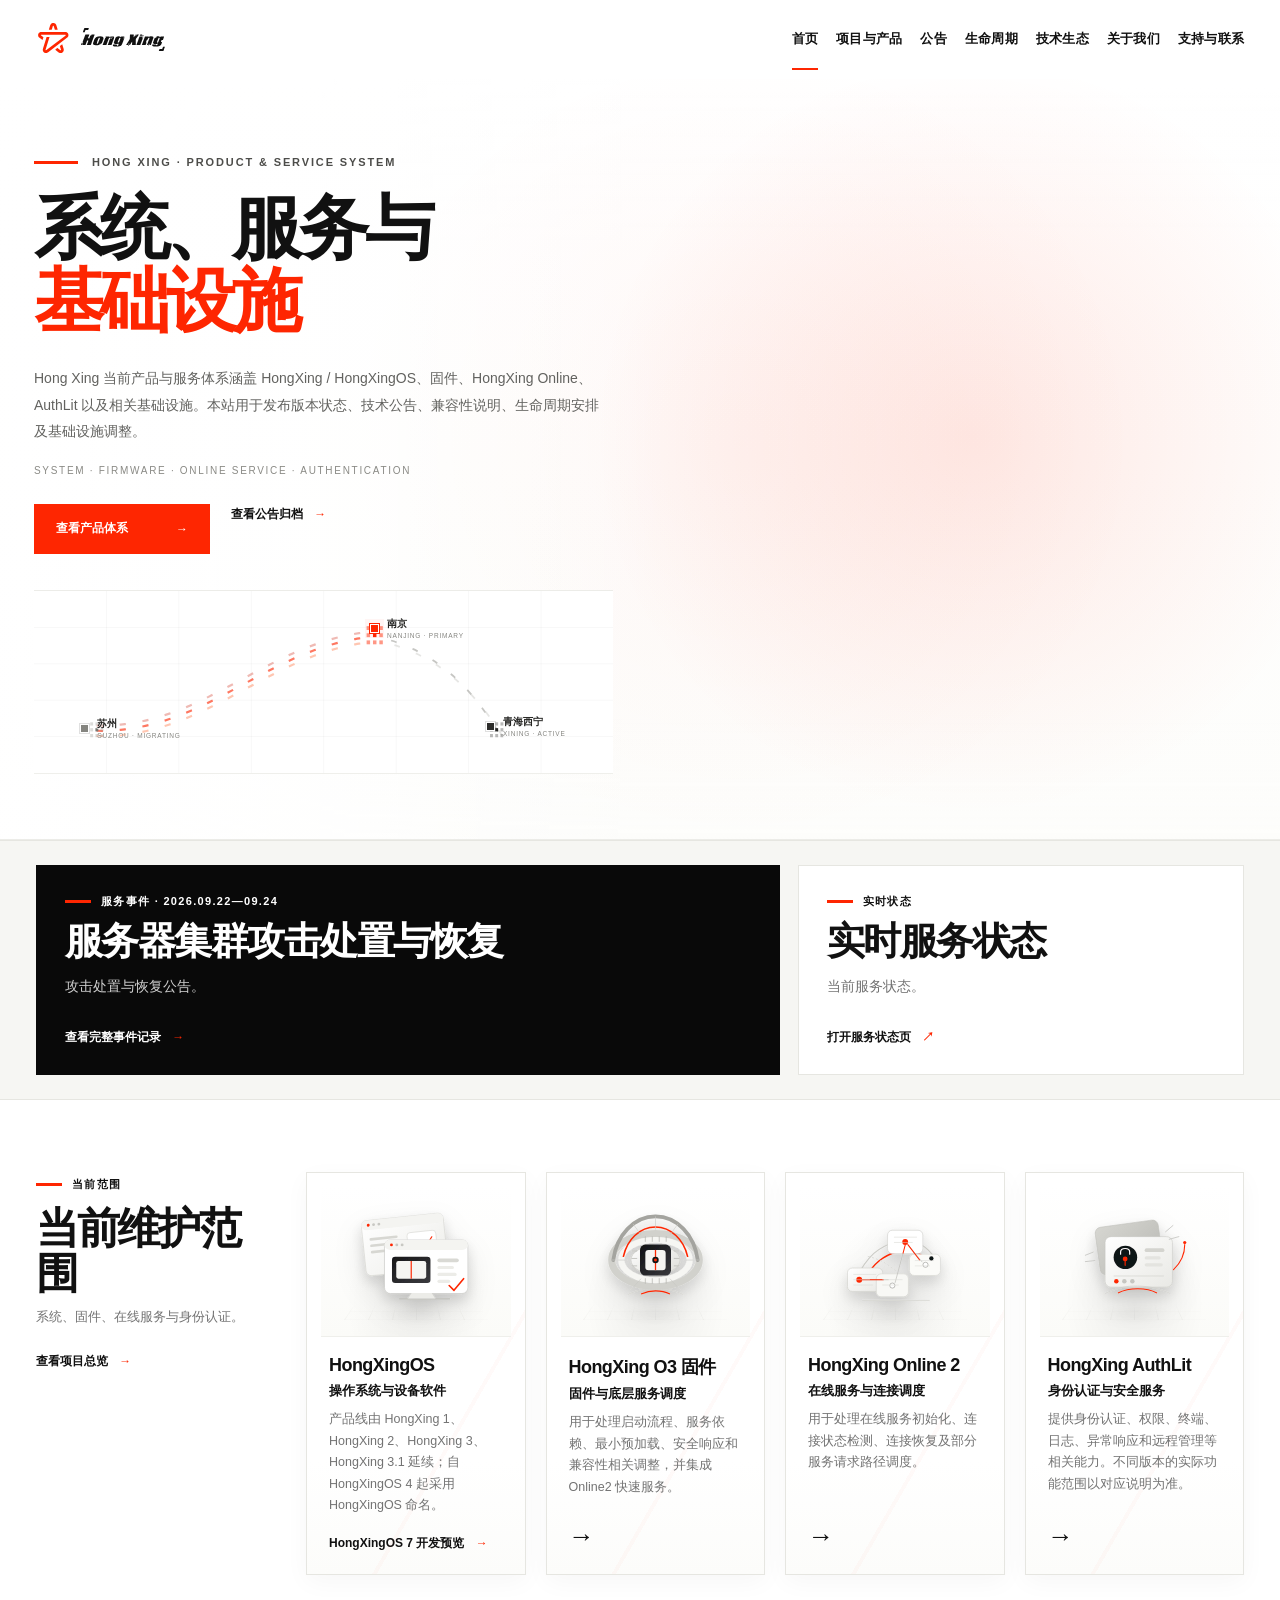
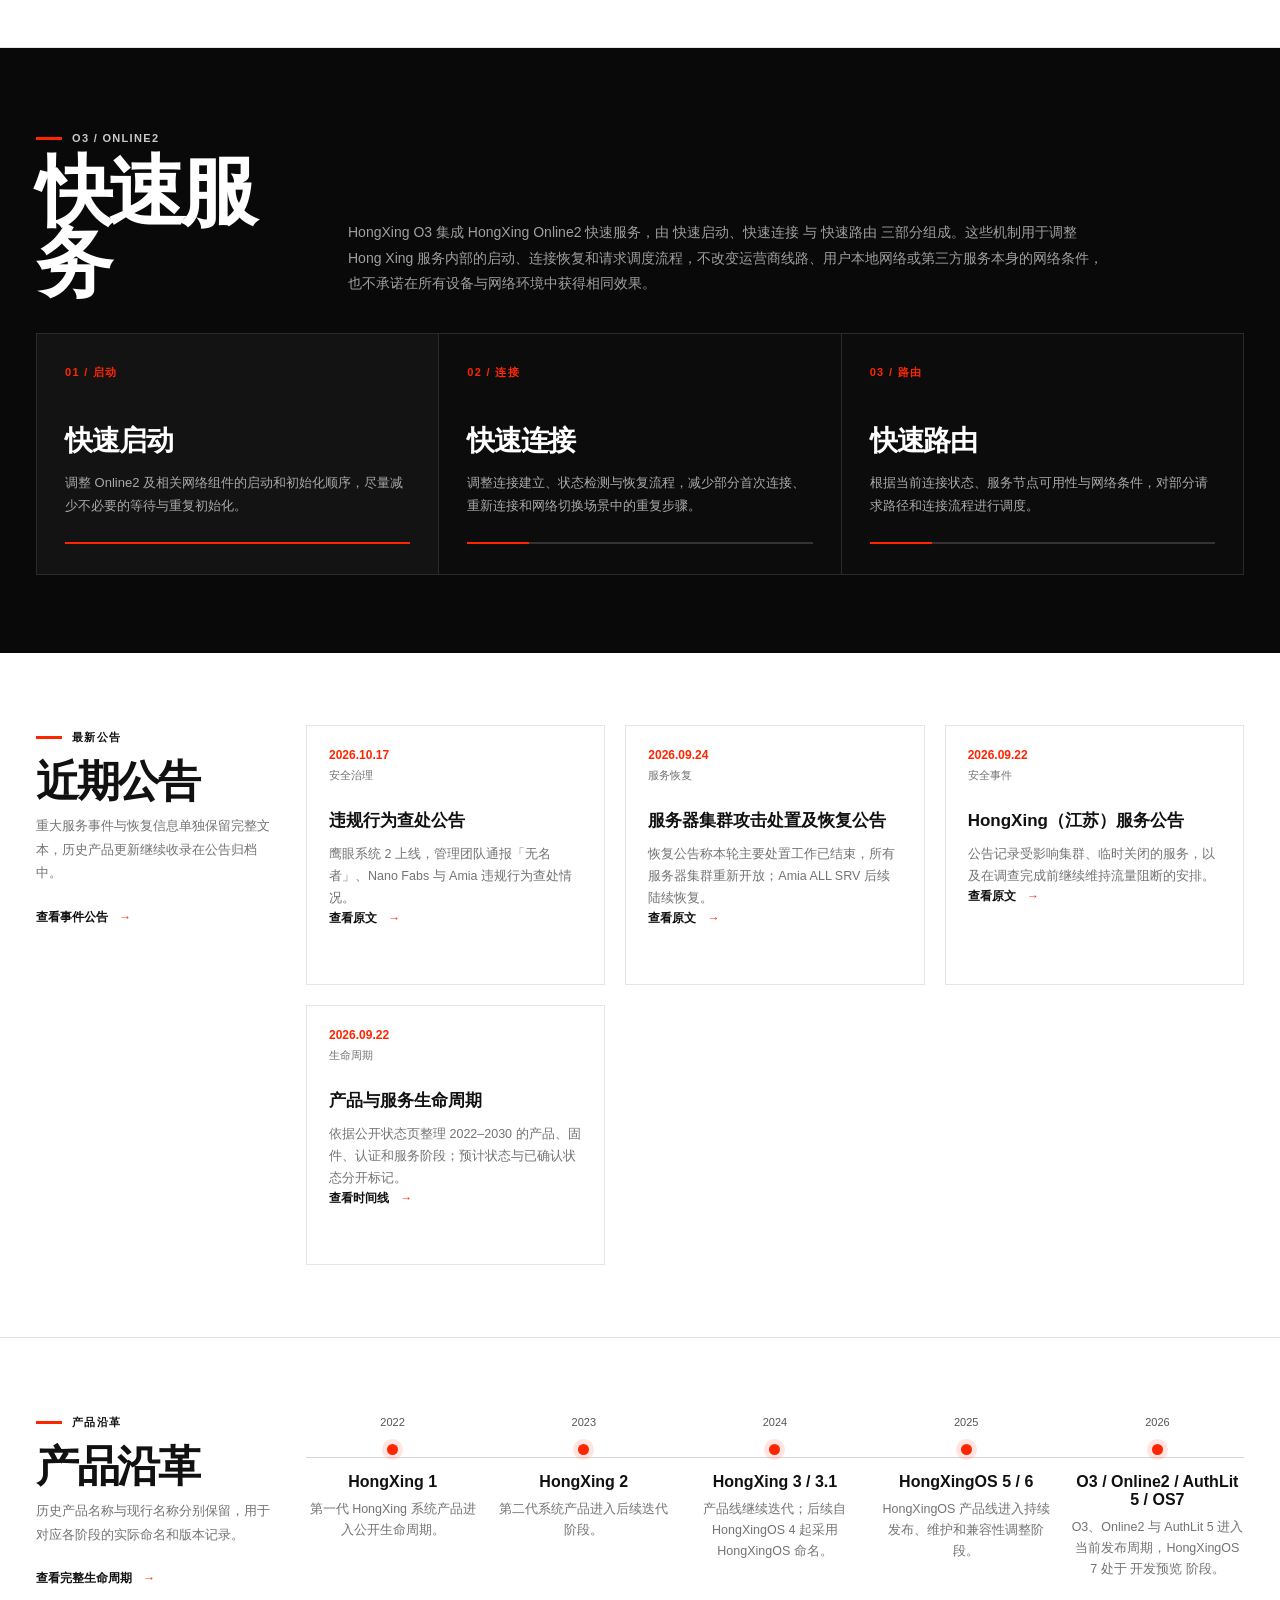
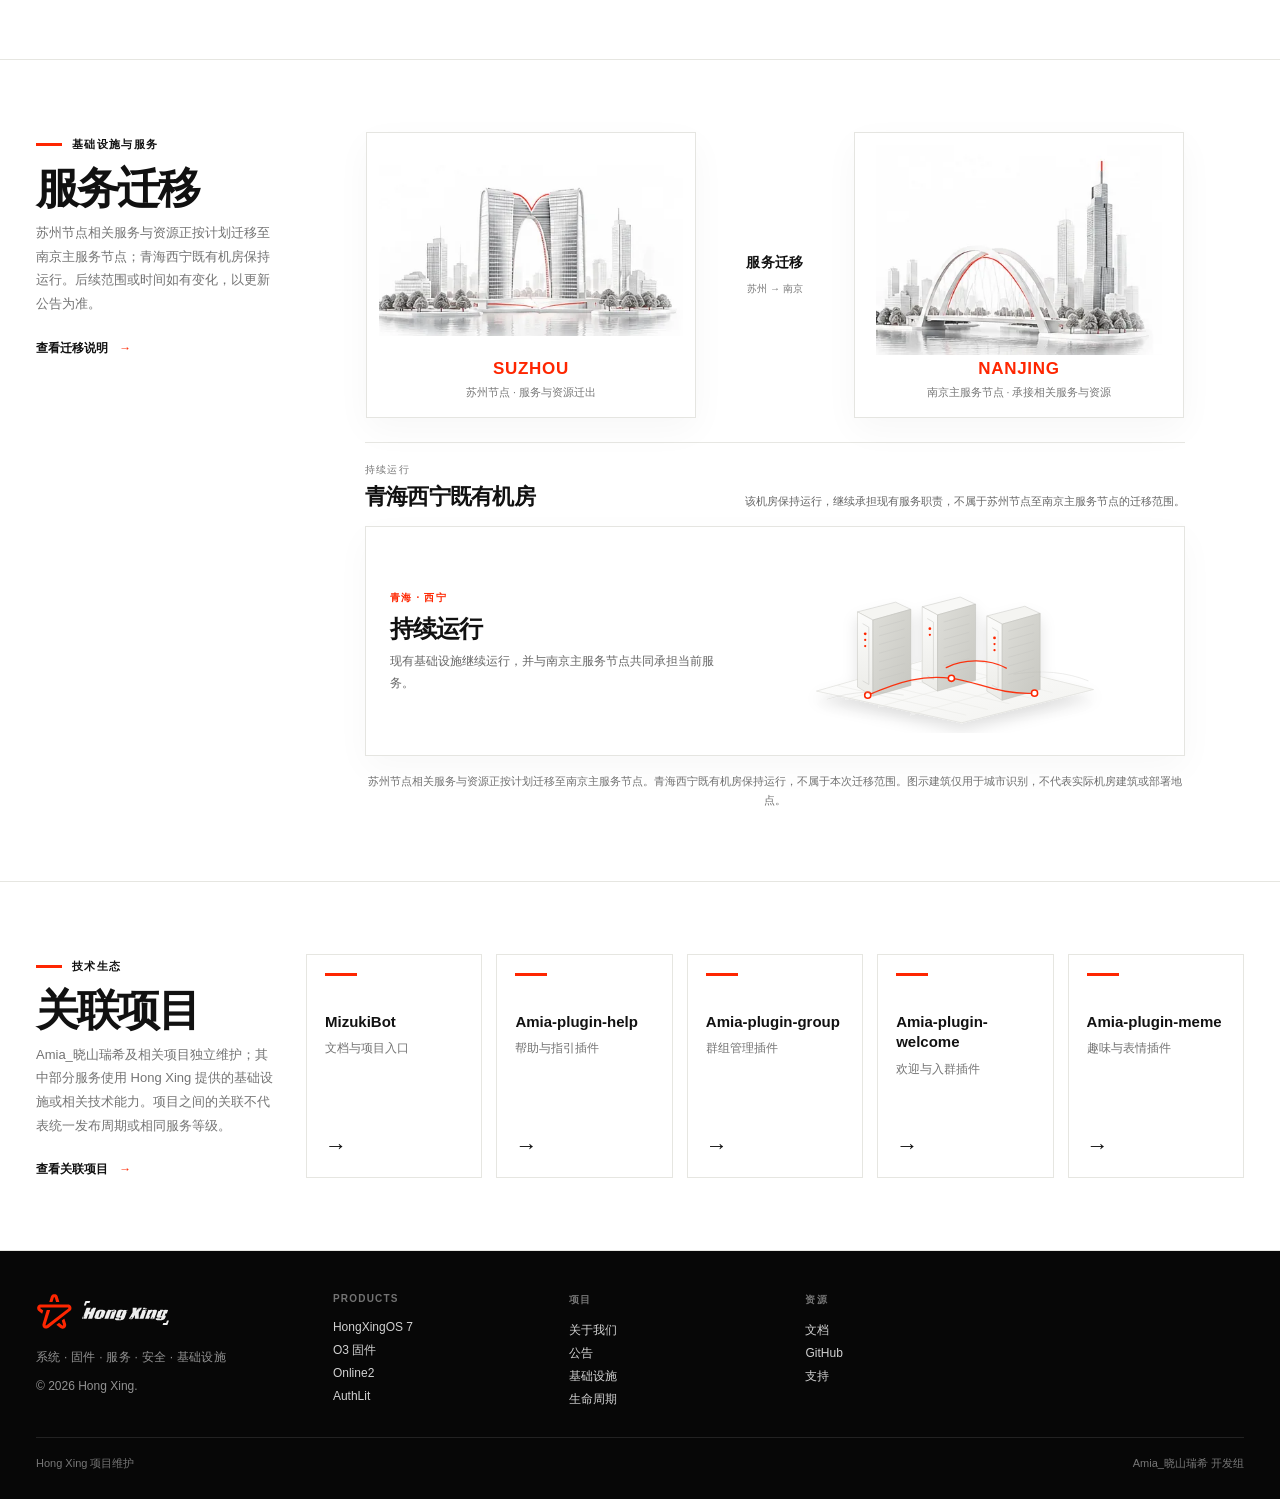
==== commit 8e2e507e: "docs: publish Eagle Eye 2 enforcement announcement" ====
--- a/index.html
+++ b/index.html
@@ -50,6 +50,8 @@
     <a class="text-link" href="notices.html">查看事件公告 <span>→</span></a>
   </div>
   <div class="news-grid">
+<article class="news-card reveal"><time>2026.10.17</time><small>安全治理</small><h3>违规行为查处公告</h3><p>鹰眼系统 2 上线，管理团队通报「无名者」、Nano Fabs 与 Amia 违规行为查处情况。</p><a class="text-link" href="notices.html#eagle-eye-2">查看原文 <span>→</span></a></article>
+    
     <article class="news-card reveal"><time>2026.09.24</time><small>服务恢复</small><h3>服务器集群攻击处置及恢复公告</h3><p>恢复公告称本轮主要处置工作已结束，所有服务器集群重新开放；Amia ALL SRV 后续陆续恢复。</p><a class="text-link" href="notices.html">查看原文 <span>→</span></a></article>
     <article class="news-card reveal"><time>2026.09.22</time><small>安全事件</small><h3>HongXing（江苏）服务公告</h3><p>公告记录受影响集群、临时关闭的服务，以及在调查完成前继续维持流量阻断的安排。</p><a class="text-link" href="notices.html">查看原文 <span>→</span></a></article>
     <article class="news-card reveal"><time>2026.09.22</time><small>生命周期</small><h3>产品与服务生命周期</h3><p>依据公开状态页整理 2022–2030 的产品、固件、认证和服务阶段；预计状态与已确认状态分开标记。</p><a class="text-link" href="lifecycle.html">查看时间线 <span>→</span></a></article>
